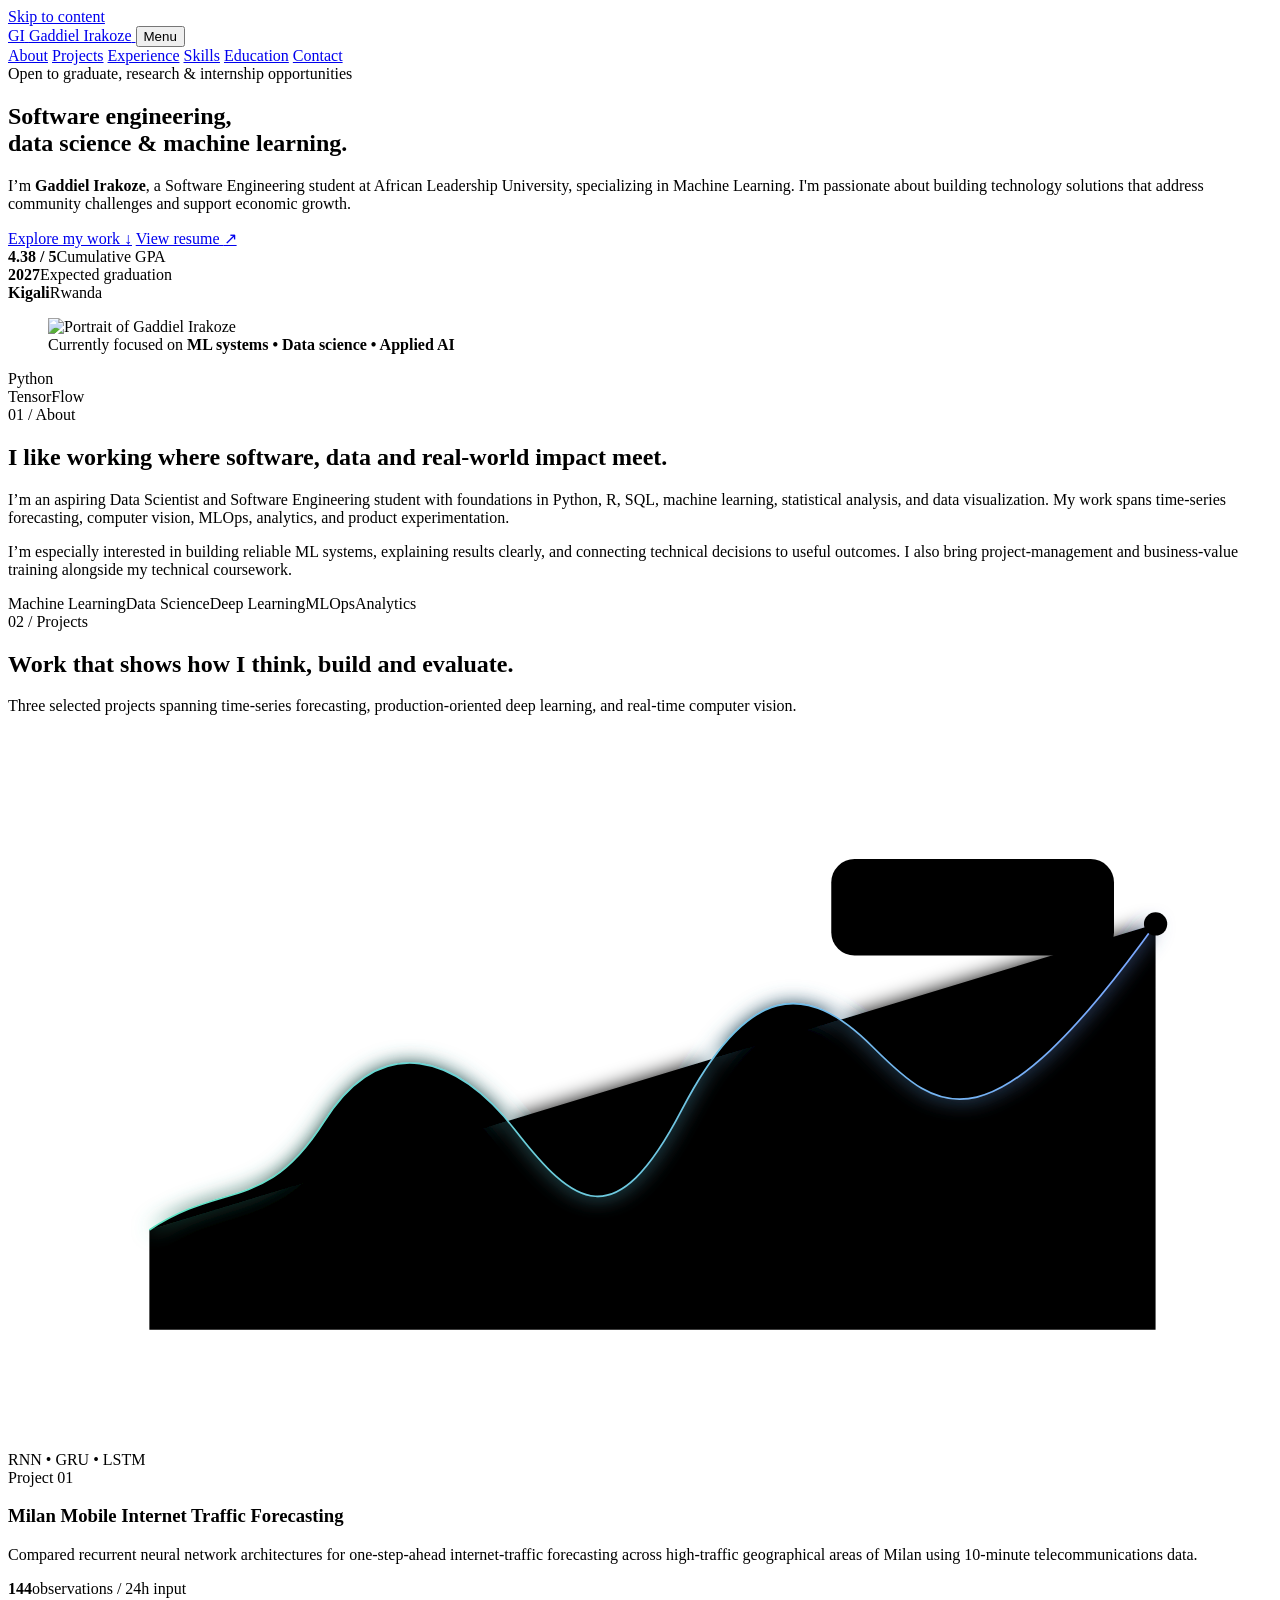
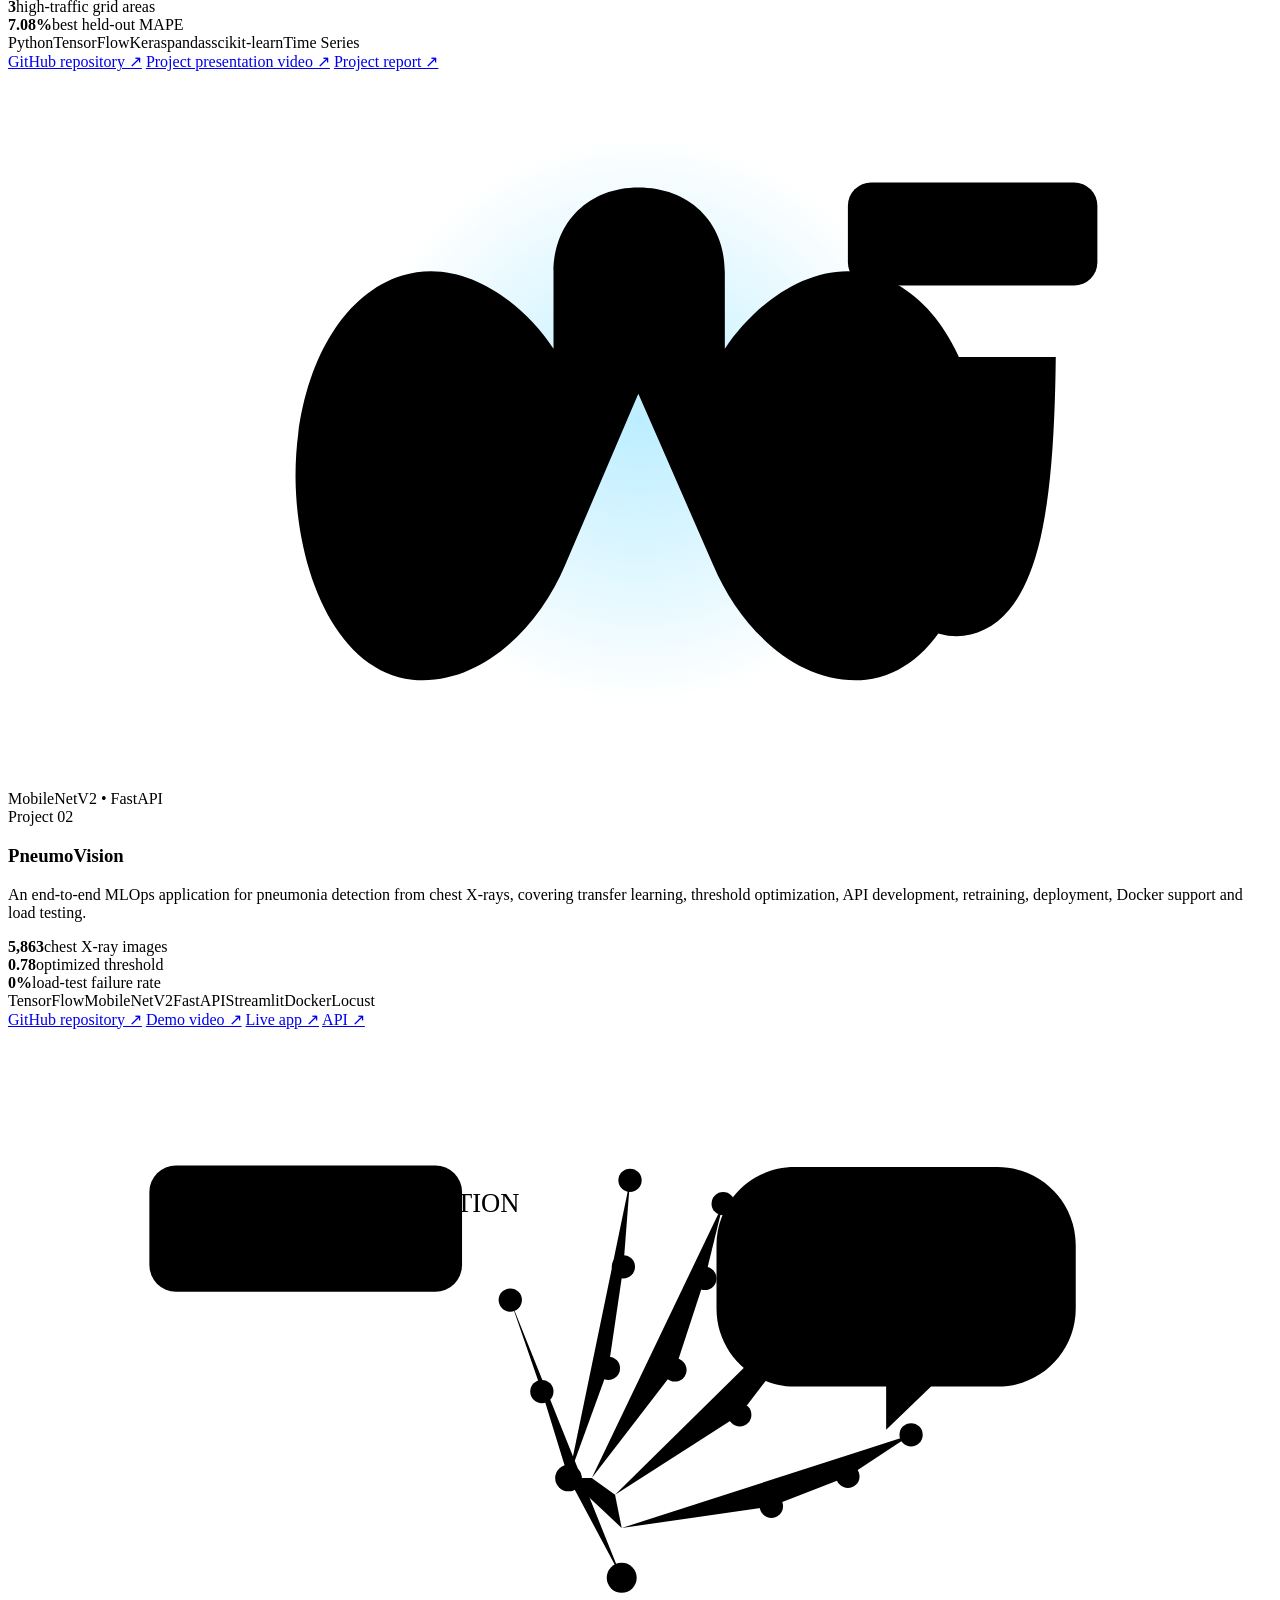
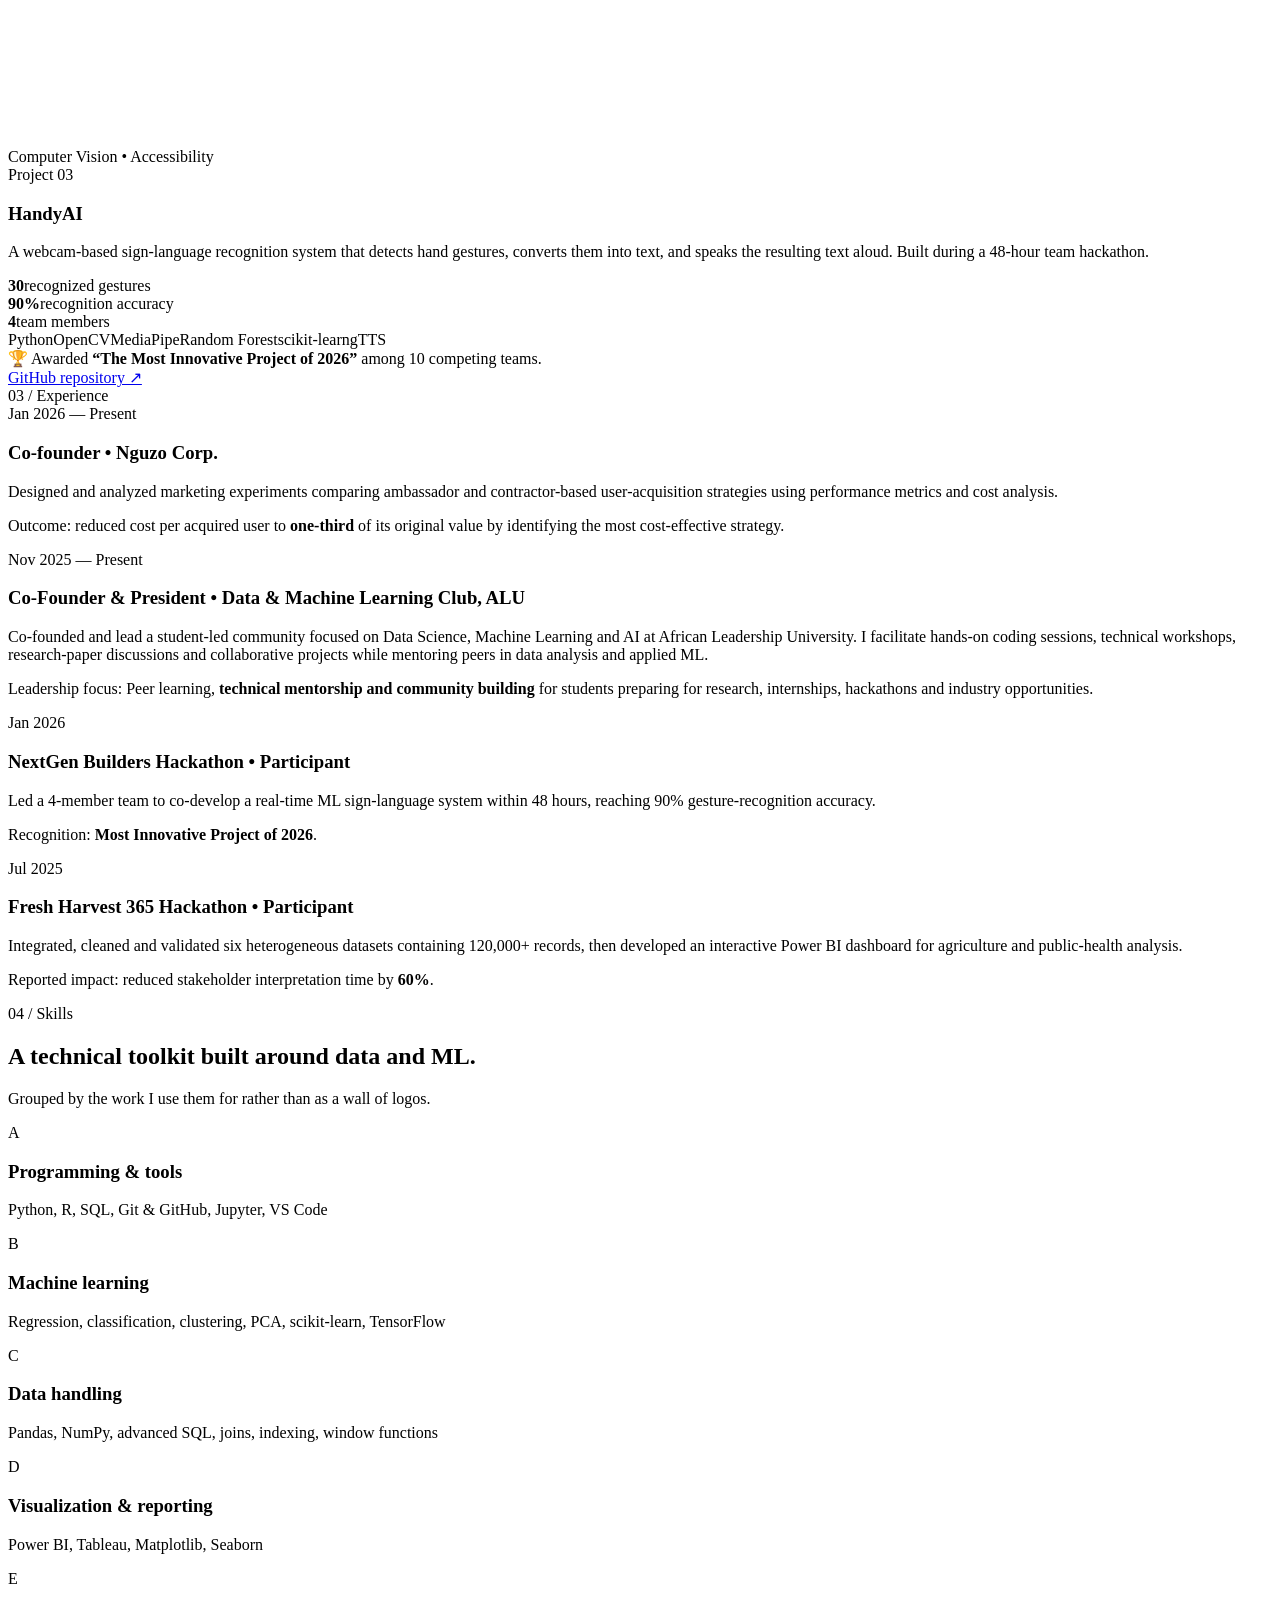
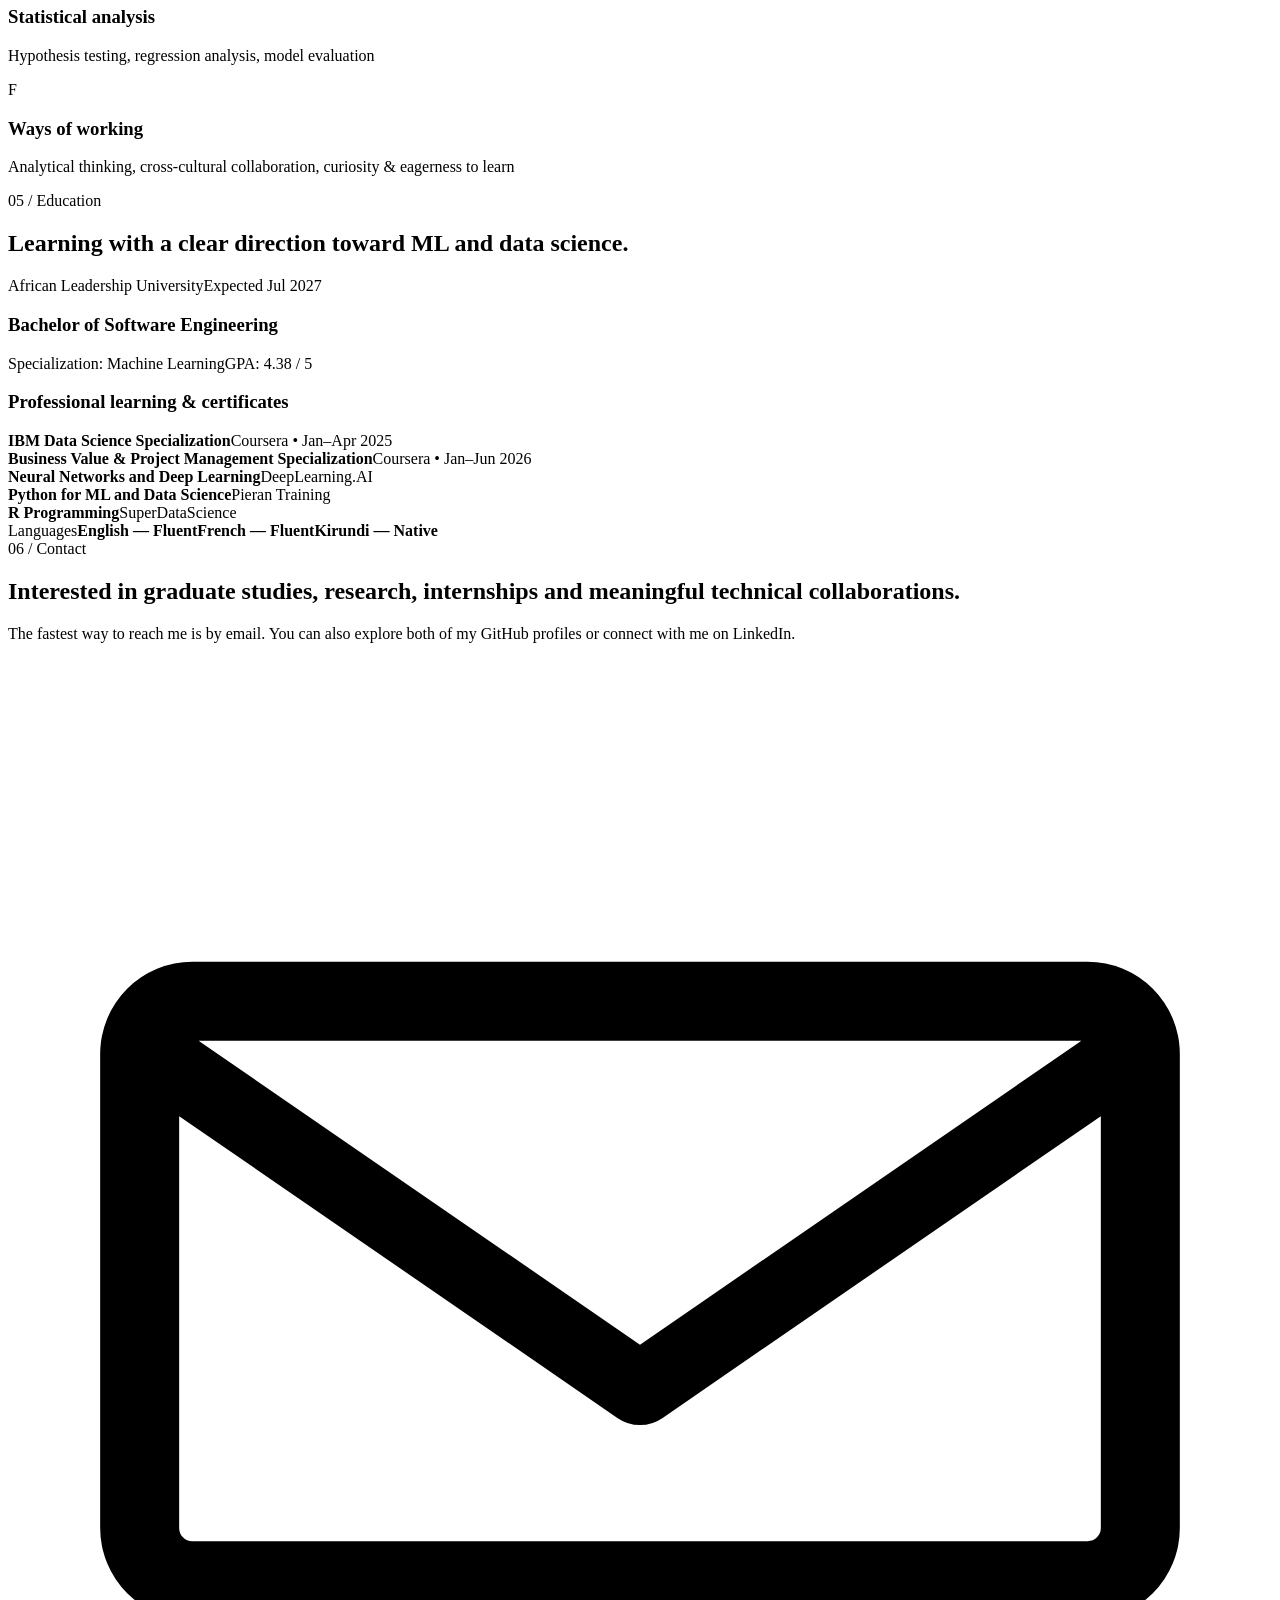
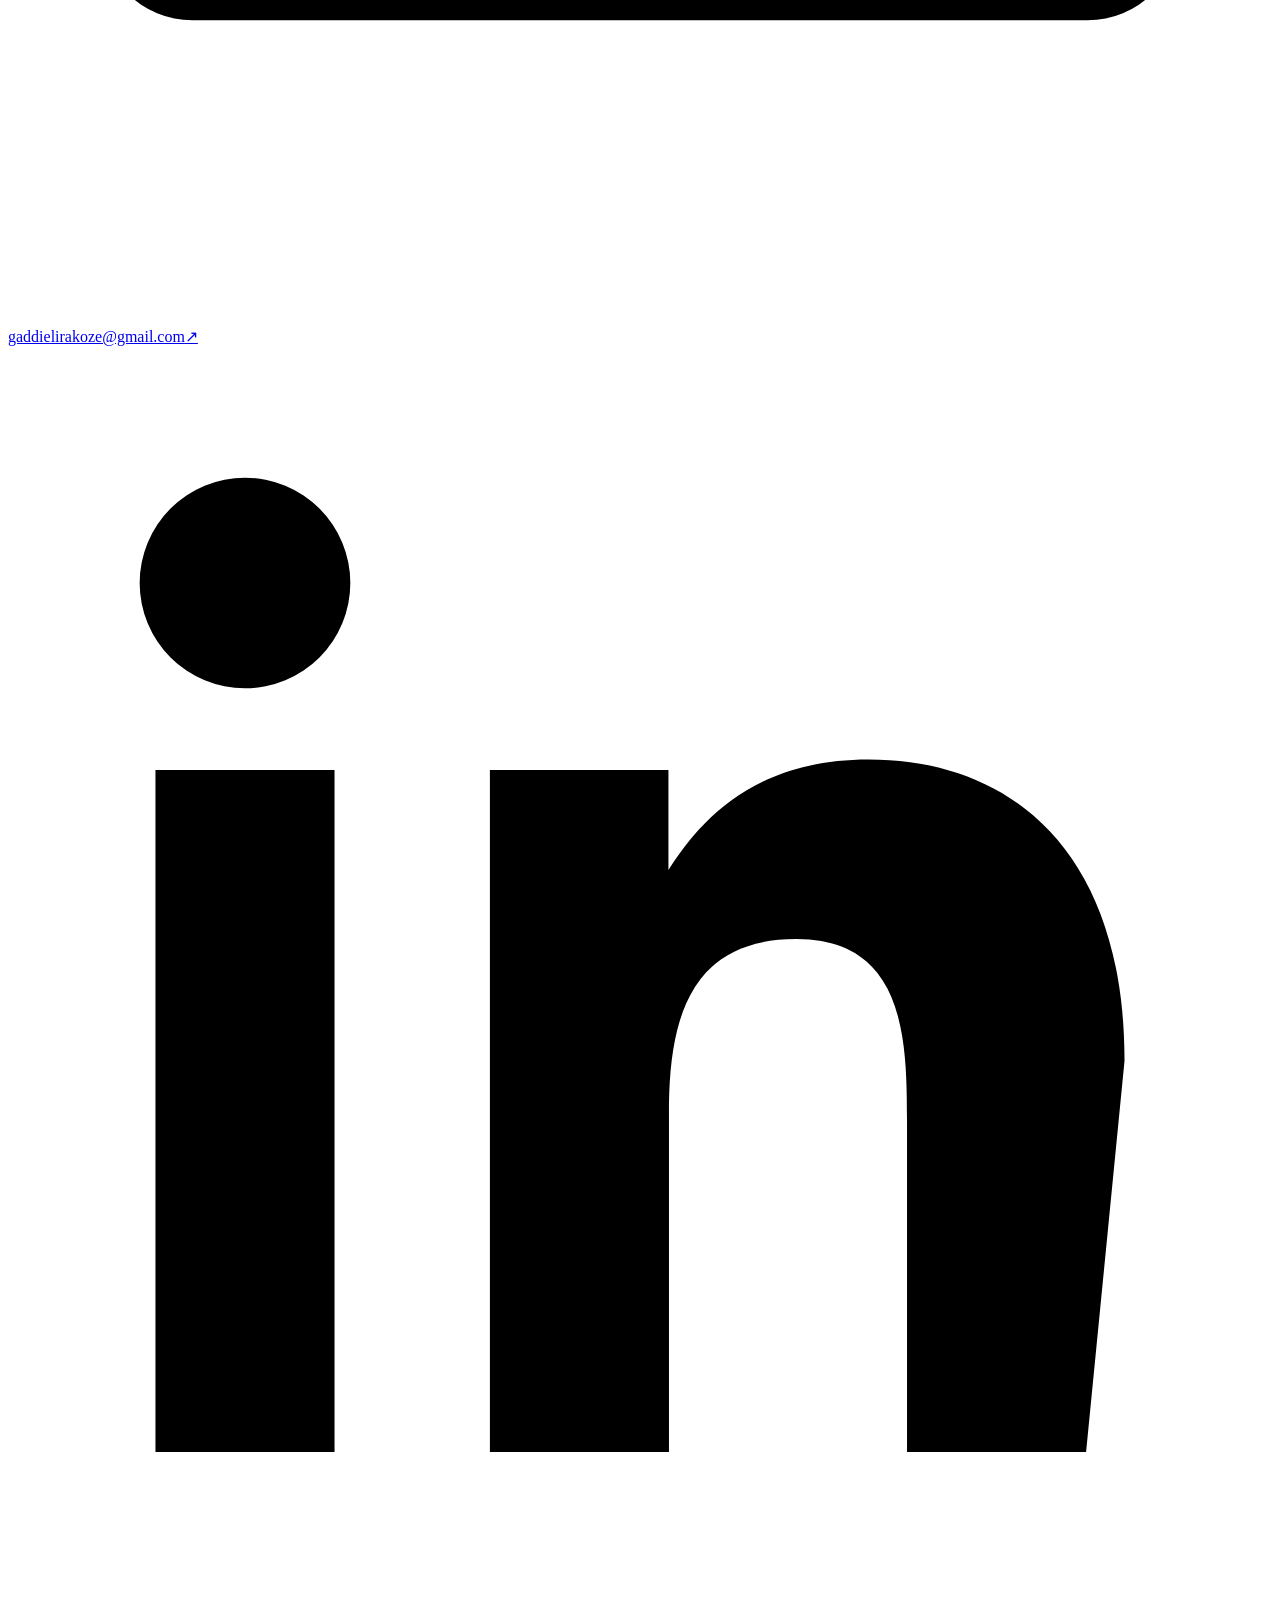
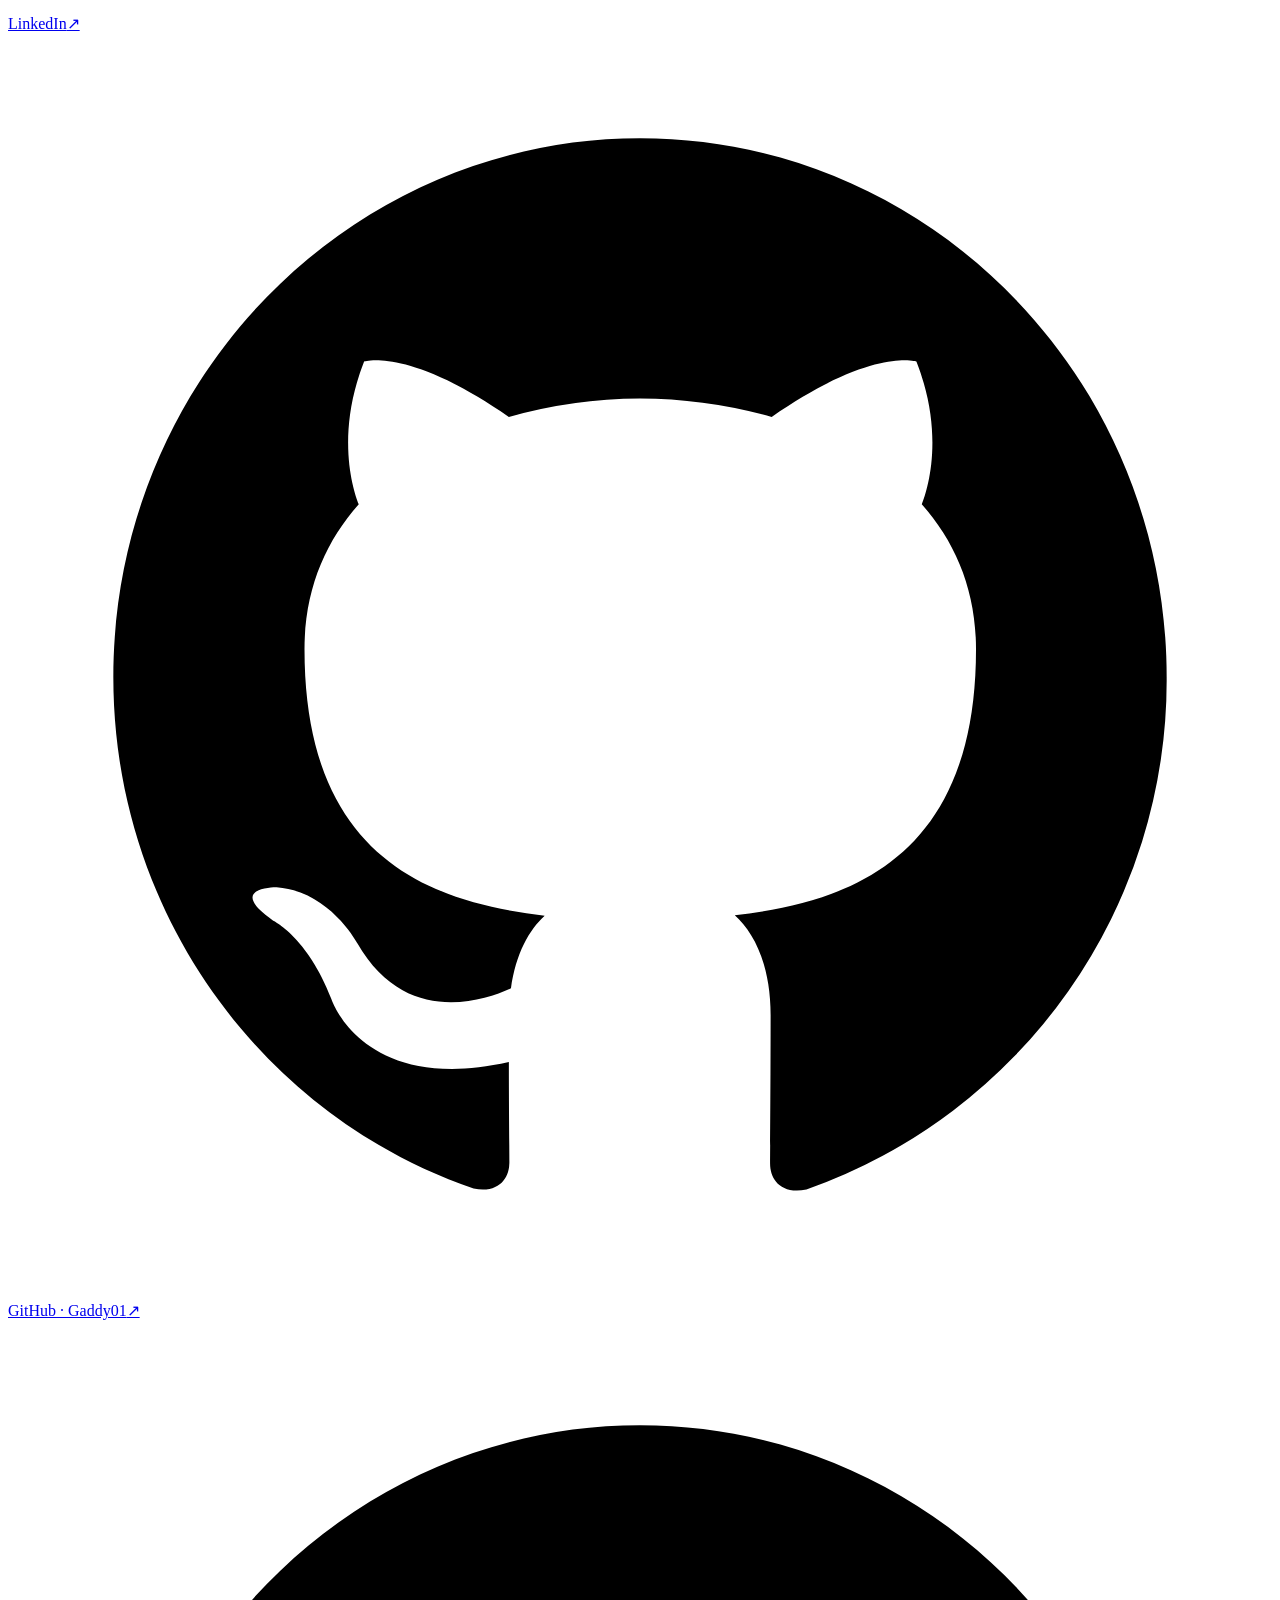
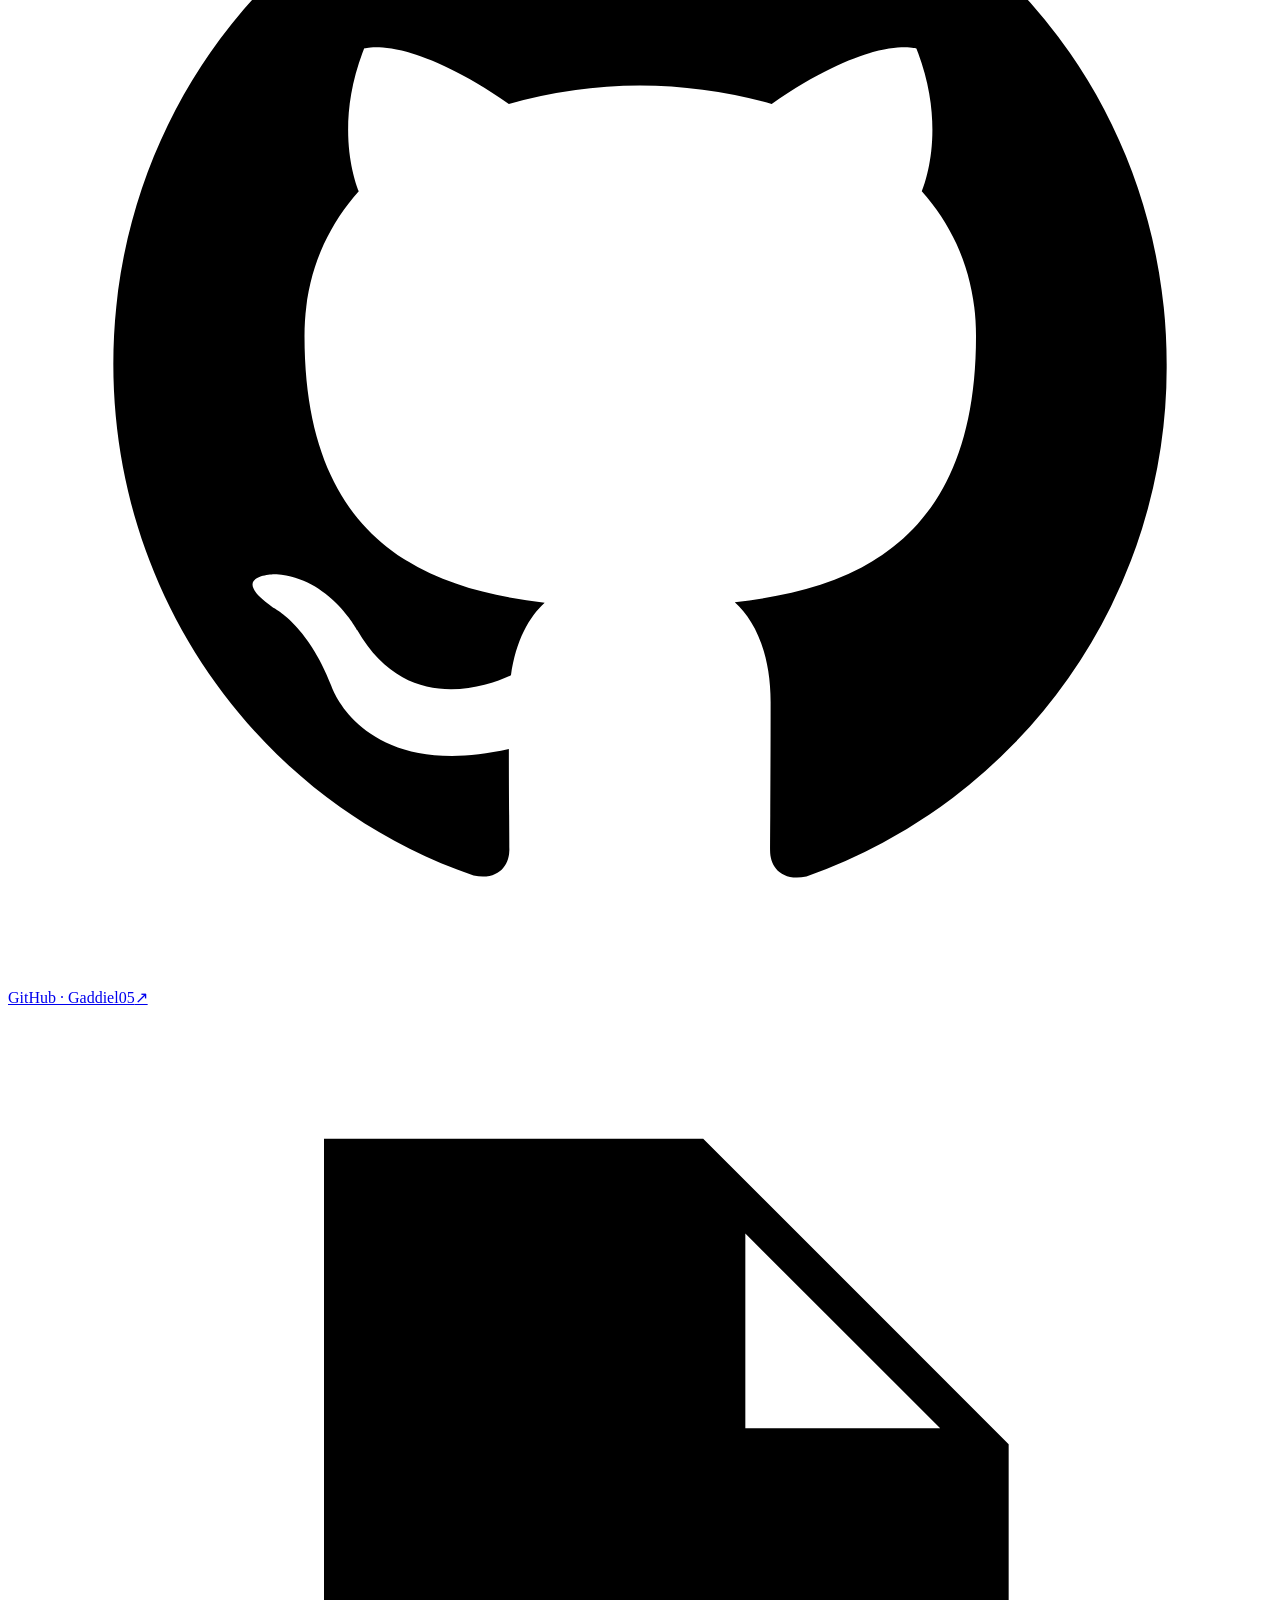
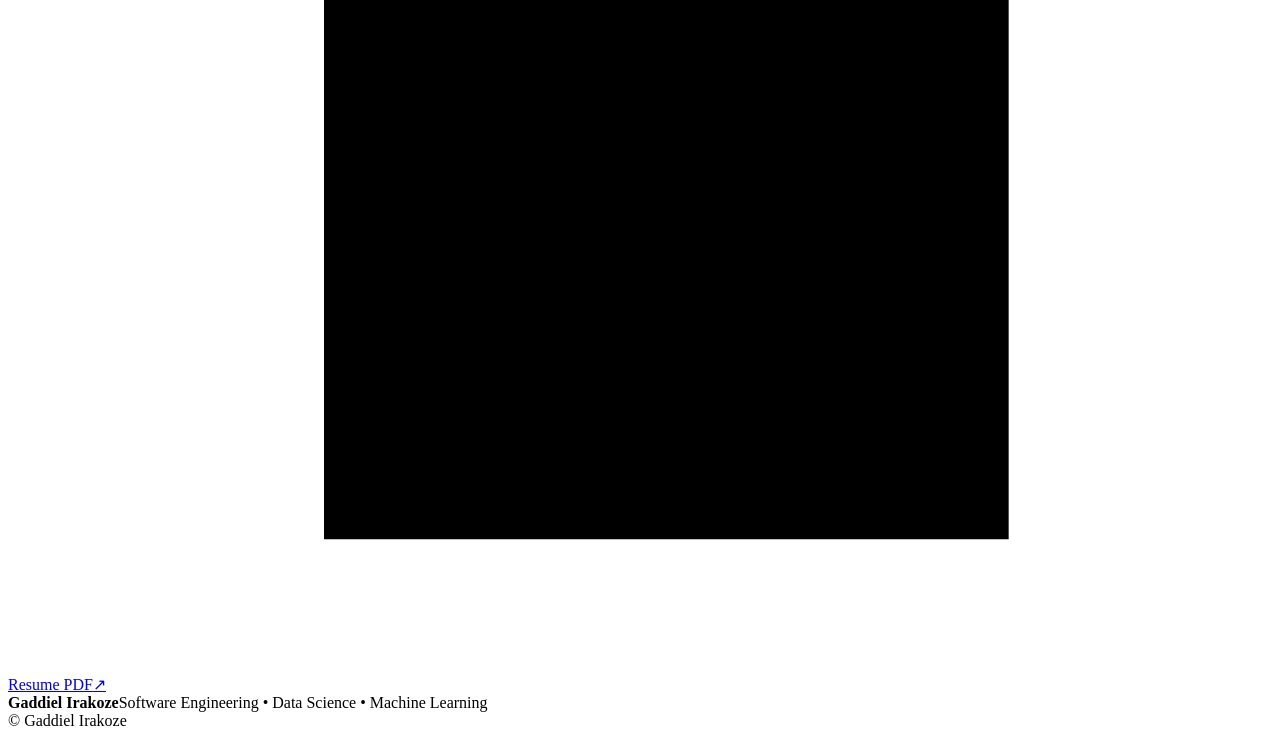
==== index.html @ 21f406af "Add final portfolio website" ====
<!doctype html>
<html lang="en">
<head>
  <meta charset="utf-8" />
  <meta name="viewport" content="width=device-width, initial-scale=1" />
  <meta name="description" content="Portfolio of Gaddiel Irakoze — Software Engineering student focused on data science, machine learning, and AI." />
  <meta name="theme-color" content="#08131f" />
  <meta property="og:title" content="Gaddiel Irakoze | Data Science & ML Portfolio" />
  <meta property="og:description" content="Selected machine learning, MLOps, computer vision, and data projects by Gaddiel Irakoze." />
  <meta property="og:type" content="website" />
  <title>Gaddiel Irakoze | Portfolio</title>
  <link rel="stylesheet" href="styles.css" />
</head>
<body>
  <a class="skip-link" href="#main">Skip to content</a>

  <header class="site-header" id="top">
    <div class="container nav-wrap">
      <a class="brand" href="#top" aria-label="Gaddiel Irakoze home">
        <span class="brand-mark">GI</span>
        <span>Gaddiel Irakoze</span>
      </a>
      <button class="menu-btn" type="button" aria-label="Toggle navigation" aria-expanded="false">Menu</button>
      <nav class="nav" aria-label="Primary navigation">
        <a href="#about">About</a>
        <a href="#projects">Projects</a>
        <a href="#experience">Experience</a>
        <a href="#skills">Skills</a>
        <a href="#education">Education</a>
        <a class="nav-cta" href="#contact">Contact</a>
      </nav>
    </div>
  </header>

  <main id="main">
    <section class="hero section-pad">
      <div class="container hero-grid">
        <div class="hero-copy reveal">
          <div class="eyebrow"><span class="status-dot"></span> Open to graduate, research & internship opportunities</div>
          <h1>Software engineering,<br><span>data science & machine learning.</span></h1>
          <p class="hero-lead">I’m <strong>Gaddiel Irakoze</strong>, a Software Engineering student at African Leadership University, specializing in Machine Learning. I'm passionate about building technology solutions that address community challenges and support economic growth.</p>
          <div class="hero-actions">
            <a class="btn btn-primary" href="#projects">Explore my work <span aria-hidden="true">↓</span></a>
            <a class="btn btn-secondary" href="resume.html" target="_blank" rel="noopener">View resume <span aria-hidden="true">↗</span></a>
          </div>
          <div class="hero-meta" aria-label="Profile highlights">
            <div><strong>4.38 / 5</strong><span>Cumulative GPA</span></div>
            <div><strong>2027</strong><span>Expected graduation</span></div>
            <div><strong>Kigali</strong><span>Rwanda</span></div>
          </div>
        </div>

        <div class="hero-photo-wrap reveal delay-1">
          <div class="photo-backdrop"></div>
          <figure class="hero-photo-card">
            <img src="assets/gaddiel-profile.webp" alt="Portrait of Gaddiel Irakoze" decoding="async" />
            <figcaption>
              <span>Currently focused on</span>
              <strong>ML systems • Data science • Applied AI</strong>
            </figcaption>
          </figure>
          <div class="floating-chip chip-one">Python</div>
          <div class="floating-chip chip-two">TensorFlow</div>
        </div>
      </div>
    </section>

    <section class="about section-pad" id="about">
      <div class="container split-section">
        <div class="section-kicker reveal">01 / About</div>
        <div class="about-content reveal delay-1">
          <h2>I like working where <span>software, data and real-world impact</span> meet.</h2>
          <div class="about-columns">
            <p>I’m an aspiring Data Scientist and Software Engineering student with foundations in Python, R, SQL, machine learning, statistical analysis, and data visualization. My work spans time-series forecasting, computer vision, MLOps, analytics, and product experimentation.</p>
            <p>I’m especially interested in building reliable ML systems, explaining results clearly, and connecting technical decisions to useful outcomes. I also bring project-management and business-value training alongside my technical coursework.</p>
          </div>
          <div class="focus-row" aria-label="Areas of focus">
            <span>Machine Learning</span><span>Data Science</span><span>Deep Learning</span><span>MLOps</span><span>Analytics</span>
          </div>
        </div>
      </div>
    </section>

    <section class="projects section-pad" id="projects">
      <div class="container">
        <div class="section-head reveal">
          <div>
            <div class="section-kicker">02 / Projects</div>
            <h2>Work that shows how I think, build and evaluate.</h2>
          </div>
          <p>Three selected projects spanning time-series forecasting, production-oriented deep learning, and real-time computer vision.</p>
        </div>

        <article class="project-feature reveal">
          <div class="project-visual visual-forecast" aria-hidden="true">
            <svg viewBox="0 0 760 430" role="img">
              <defs>
                <linearGradient id="g1" x1="0" x2="1"><stop stop-color="#62e7c5"/><stop offset="1" stop-color="#7aa7ff"/></linearGradient>
                <filter id="glow"><feGaussianBlur stdDeviation="6" result="b"/><feMerge><feMergeNode in="b"/><feMergeNode in="SourceGraphic"/></feMerge></filter>
              </defs>
              <g class="chart-grid">
                <path d="M80 75H690M80 140H690M80 205H690M80 270H690M80 335H690"/>
                <path d="M120 55V360M220 55V360M320 55V360M420 55V360M520 55V360M620 55V360"/>
              </g>
              <path class="area" d="M85 300 C130 270 155 290 190 235 S270 195 305 240 S365 305 405 228 S480 150 520 190 S590 255 690 116 L690 360 L85 360 Z" />
              <path class="line" d="M85 300 C130 270 155 290 190 235 S270 195 305 240 S365 305 405 228 S480 150 520 190 S590 255 690 116" stroke="url(#g1)" filter="url(#glow)"/>
              <circle cx="690" cy="116" r="7" class="chart-dot"/>
              <rect x="495" y="77" width="170" height="58" rx="14" class="chart-label-bg"/>
              <text x="515" y="101" class="chart-label-small">HELD-OUT TEST</text>
              <text x="515" y="123" class="chart-label-big">7.08% best MAPE</text>
            </svg>
            <div class="visual-badge">RNN • GRU • LSTM</div>
          </div>
          <div class="project-info">
            <div class="project-number">Project 01</div>
            <h3>Milan Mobile Internet Traffic Forecasting</h3>
            <p>Compared recurrent neural network architectures for one-step-ahead internet-traffic forecasting across high-traffic geographical areas of Milan using 10-minute telecommunications data.</p>
            <div class="metric-grid">
              <div><strong>144</strong><span>observations / 24h input</span></div>
              <div><strong>3</strong><span>high-traffic grid areas</span></div>
              <div><strong>7.08%</strong><span>best held-out MAPE</span></div>
            </div>
            <div class="tags"><span>Python</span><span>TensorFlow</span><span>Keras</span><span>pandas</span><span>scikit-learn</span><span>Time Series</span></div>
            <div class="project-links">
              <a href="https://github.com/Gaddy01/Time-Series-Forcasting" target="_blank" rel="noopener">GitHub repository ↗</a>
              <a href="https://drive.google.com/file/d/1jmcS0mlG3AqNaOU6c-vLHk1NgRH6qXg7/view?usp=sharing" target="_blank" rel="noopener">Project presentation video ↗</a>
              <a href="https://docs.google.com/document/d/1GnOnEtGckwDOdJhEp81oR4MeClpOC-Ag/edit?usp=sharing&ouid=108586448699878225906&rtpof=true&sd=true" target="_blank" rel="noopener">Project report ↗</a>
            </div>
          </div>
        </article>

        <article class="project-feature project-reverse reveal">
          <div class="project-visual visual-pneumo" aria-hidden="true">
            <svg viewBox="0 0 760 430" role="img">
              <defs>
                <radialGradient id="lungGlow"><stop offset="0" stop-color="#6bd9ff" stop-opacity=".45"/><stop offset="1" stop-color="#6bd9ff" stop-opacity="0"/></radialGradient>
                <linearGradient id="scanLine" x1="0" x2="1"><stop stop-color="#55dfbd" stop-opacity="0"/><stop offset=".5" stop-color="#55dfbd"/><stop offset="1" stop-color="#55dfbd" stop-opacity="0"/></linearGradient>
              </defs>
              <circle cx="380" cy="210" r="170" fill="url(#lungGlow)"/>
              <path class="body-line" d="M379 70c-29 0-51 20-51 51v46c-20-30-56-55-91-44-42 13-66 68-64 127 2 55 26 111 70 116 41 4 76-31 92-69l44-103 45 103c16 38 51 73 92 69 44-5 68-61 70-116 2-59-22-114-64-127-35-11-71 14-91 44v-46c0-31-22-51-52-51z"/>
              <path class="lung-fill" d="M324 172c-31-38-67-52-92-32-34 27-40 121-5 177 17 27 49 31 69 7 18-22 27-62 28-152zM436 172c31-38 67-52 92-32 34 27-40 121 5 177 17 27 49 31 69 7 18-22 27-62 28-152z"/>
              <path d="M177 244H583" stroke="url(#scanLine)" stroke-width="5"/>
              <circle cx="505" cy="229" r="17" class="scan-hit"/>
              <rect x="505" y="67" width="150" height="62" rx="14" class="chart-label-bg"/>
              <text x="525" y="92" class="chart-label-small">LOAD TEST</text>
              <text x="525" y="114" class="chart-label-big">2,050 • 0% failed</text>
            </svg>
            <div class="visual-badge">MobileNetV2 • FastAPI</div>
          </div>
          <div class="project-info">
            <div class="project-number">Project 02</div>
            <h3>PneumoVision</h3>
            <p>An end-to-end MLOps application for pneumonia detection from chest X-rays, covering transfer learning, threshold optimization, API development, retraining, deployment, Docker support and load testing.</p>
            <div class="metric-grid">
              <div><strong>5,863</strong><span>chest X-ray images</span></div>
              <div><strong>0.78</strong><span>optimized threshold</span></div>
              <div><strong>0%</strong><span>load-test failure rate</span></div>
            </div>
            <div class="tags"><span>TensorFlow</span><span>MobileNetV2</span><span>FastAPI</span><span>Streamlit</span><span>Docker</span><span>Locust</span></div>
            <div class="project-links">
              <a href="https://github.com/Gaddy01/MLPipeline-Summative-MLOP" target="_blank" rel="noopener">GitHub repository ↗</a>
              <a href="https://www.youtube.com/watch?v=96DtQLmlbhQ" target="_blank" rel="noopener">Demo video ↗</a>
              <a href="https://pneumonia-ui-zqlo.onrender.com" target="_blank" rel="noopener">Live app ↗</a>
              <a href="https://pneumovision-kkwn.onrender.com" target="_blank" rel="noopener">API ↗</a>
            </div>
          </div>
        </article>

        <article class="project-feature reveal">
          <div class="project-visual visual-handy" aria-hidden="true">
            <svg viewBox="0 0 760 430" role="img">
              <g class="landmark-lines">
                <path d="M369 330L337 270L321 218L302 163"/>
                <path d="M337 270L361 204L370 143L374 91"/>
                <path d="M351 270L401 205L419 150L430 105"/>
                <path d="M365 280L440 232L472 190L497 150"/>
                <path d="M369 300L459 287L505 269L543 244"/>
                <path d="M337 270L351 270L365 280L369 300"/>
              </g>
              <g class="landmarks">
                <circle cx="369" cy="330" r="9"/><circle cx="337" cy="270" r="8"/><circle cx="321" cy="218" r="7"/><circle cx="302" cy="163" r="7"/>
                <circle cx="361" cy="204" r="7"/><circle cx="370" cy="143" r="7"/><circle cx="374" cy="91" r="7"/>
                <circle cx="401" cy="205" r="7"/><circle cx="419" cy="150" r="7"/><circle cx="430" cy="105" r="7"/>
                <circle cx="440" cy="232" r="7"/><circle cx="472" cy="190" r="7"/><circle cx="497" cy="150" r="7"/>
                <circle cx="459" cy="287" r="7"/><circle cx="505" cy="269" r="7"/><circle cx="543" cy="244" r="7"/>
              </g>
              <rect x="85" y="82" width="188" height="76" rx="16" class="chart-label-bg"/>
              <text x="108" y="110" class="chart-label-small">REAL-TIME RECOGNITION</text>
              <text x="108" y="139" class="chart-label-big">90% accuracy</text>
              <path class="speech-line" d="M473 83h122c26 0 47 21 47 47v38c0 26-21 47-47 47h-40l-27 26v-26h-55c-26 0-47-21-47-47v-38c0-26 21-47 47-47z"/>
              <text x="493" y="142" class="speech-text">HELLO</text>
            </svg>
            <div class="visual-badge">Computer Vision • Accessibility</div>
          </div>
          <div class="project-info">
            <div class="project-number">Project 03</div>
            <h3>HandyAI</h3>
            <p>A webcam-based sign-language recognition system that detects hand gestures, converts them into text, and speaks the resulting text aloud. Built during a 48-hour team hackathon.</p>
            <div class="metric-grid">
              <div><strong>30</strong><span>recognized gestures</span></div>
              <div><strong>90%</strong><span>recognition accuracy</span></div>
              <div><strong>4</strong><span>team members</span></div>
            </div>
            <div class="tags"><span>Python</span><span>OpenCV</span><span>MediaPipe</span><span>Random Forest</span><span>scikit-learn</span><span>gTTS</span></div>
            <div class="project-award">🏆 Awarded <strong>“The Most Innovative Project of 2026”</strong> among 10 competing teams.</div>
            <div class="project-links">
              <a href="https://github.com/Gaddiel05/Cognition-Crew-Project" target="_blank" rel="noopener">GitHub repository ↗</a>
            </div>
          </div>
        </article>
      </div>
    </section>

    <section class="experience section-pad" id="experience">
      <div class="container split-section">
        <div class="section-kicker reveal">03 / Experience</div>
        <div class="timeline reveal delay-1">
          <article class="timeline-item">
            <div class="timeline-date">Jan 2026 — Present</div>
            <div class="timeline-body">
              <h3>Co-founder <span>• Nguzo Corp.</span></h3>
              <p>Designed and analyzed marketing experiments comparing ambassador and contractor-based user-acquisition strategies using performance metrics and cost analysis.</p>
              <p class="outcome">Outcome: reduced cost per acquired user to <strong>one-third</strong> of its original value by identifying the most cost-effective strategy.</p>
            </div>
          </article>
          <article class="timeline-item featured-role">
            <div class="timeline-date">Nov 2025 — Present</div>
            <div class="timeline-body">
              <h3>Co-Founder &amp; President <span>• Data &amp; Machine Learning Club, ALU</span></h3>
              <p>Co-founded and lead a student-led community focused on Data Science, Machine Learning and AI at African Leadership University. I facilitate hands-on coding sessions, technical workshops, research-paper discussions and collaborative projects while mentoring peers in data analysis and applied ML.</p>
              <p class="outcome">Leadership focus: Peer learning,<strong> technical mentorship and community building</strong> for students preparing for research, internships, hackathons and industry opportunities.</p>
            </div>
          </article>
          <article class="timeline-item">
            <div class="timeline-date">Jan 2026</div>
            <div class="timeline-body">
              <h3>NextGen Builders Hackathon <span>• Participant</span></h3>
              <p>Led a 4-member team to co-develop a real-time ML sign-language system within 48 hours, reaching 90% gesture-recognition accuracy.</p>
              <p class="outcome">Recognition: <strong>Most Innovative Project of 2026</strong>.</p>
            </div>
          </article>
          <article class="timeline-item">
            <div class="timeline-date">Jul 2025</div>
            <div class="timeline-body">
              <h3>Fresh Harvest 365 Hackathon <span>• Participant</span></h3>
              <p>Integrated, cleaned and validated six heterogeneous datasets containing 120,000+ records, then developed an interactive Power BI dashboard for agriculture and public-health analysis.</p>
              <p class="outcome">Reported impact: reduced stakeholder interpretation time by <strong>60%</strong>.</p>
            </div>
          </article>
        </div>
      </div>
    </section>

    <section class="skills section-pad" id="skills">
      <div class="container">
        <div class="section-head reveal">
          <div><div class="section-kicker">04 / Skills</div><h2>A technical toolkit built around data and ML.</h2></div>
          <p>Grouped by the work I use them for rather than as a wall of logos.</p>
        </div>
        <div class="skills-grid reveal delay-1">
          <article><div class="skill-index">A</div><h3>Programming & tools</h3><p>Python, R, SQL, Git & GitHub, Jupyter, VS Code</p></article>
          <article><div class="skill-index">B</div><h3>Machine learning</h3><p>Regression, classification, clustering, PCA, scikit-learn, TensorFlow</p></article>
          <article><div class="skill-index">C</div><h3>Data handling</h3><p>Pandas, NumPy, advanced SQL, joins, indexing, window functions</p></article>
          <article><div class="skill-index">D</div><h3>Visualization & reporting</h3><p>Power BI, Tableau, Matplotlib, Seaborn</p></article>
          <article><div class="skill-index">E</div><h3>Statistical analysis</h3><p>Hypothesis testing, regression analysis, model evaluation</p></article>
          <article><div class="skill-index">F</div><h3>Ways of working</h3><p>Analytical thinking, cross-cultural collaboration, curiosity & eagerness to learn</p></article>
        </div>
      </div>
    </section>

    <section class="education section-pad" id="education">
      <div class="container education-grid">
        <div class="reveal">
          <div class="section-kicker">05 / Education</div>
          <h2>Learning with a clear direction toward ML and data science.</h2>
          <div class="edu-card primary-card">
            <div class="edu-top"><span>African Leadership University</span><span>Expected Jul 2027</span></div>
            <h3>Bachelor of Software Engineering</h3>
            <div class="edu-details"><span>Specialization: Machine Learning</span><span>GPA: 4.38 / 5</span></div>
          </div>
        </div>
        <div class="credentials reveal delay-1">
          <h3>Professional learning & certificates</h3>
          <div class="credential-list">
            <div><strong>IBM Data Science Specialization</strong><span>Coursera • Jan–Apr 2025</span></div>
            <div><strong>Business Value & Project Management Specialization</strong><span>Coursera • Jan–Jun 2026</span></div>
            <div><strong>Neural Networks and Deep Learning</strong><span>DeepLearning.AI</span></div>
            <div><strong>Python for ML and Data Science</strong><span>Pieran Training</span></div>
            <div><strong>R Programming</strong><span>SuperDataScience</span></div>
          </div>
          <div class="languages"><span>Languages</span><strong>English — Fluent</strong><strong>French — Fluent</strong><strong>Kirundi — Native</strong></div>
        </div>
      </div>
    </section>

    <section class="contact section-pad" id="contact">
      <div class="container contact-card reveal">
        <div>
          <div class="section-kicker">06 / Contact</div>
          <h2>Interested in graduate studies, research, internships and meaningful technical collaborations.</h2>
          <p>The fastest way to reach me is by email. You can also explore both of my GitHub profiles or connect with me on LinkedIn.</p>
        </div>
        <div class="contact-actions">
          <a class="contact-main" href="mailto:gaddielirakoze@gmail.com"><span class="contact-link-label"><svg class="contact-icon" viewBox="0 0 24 24" aria-hidden="true"><path d="M3.5 5.75h17a1.75 1.75 0 0 1 1.75 1.75v9a1.75 1.75 0 0 1-1.75 1.75h-17A1.75 1.75 0 0 1 1.75 16.5v-9A1.75 1.75 0 0 1 3.5 5.75Zm.12 1.5L12 13.02l8.38-5.77H3.62Zm17.13 1.43-8.32 5.73a.75.75 0 0 1-.86 0L3.25 8.68v7.82c0 .14.11.25.25.25h17a.25.25 0 0 0 .25-.25V8.68Z"/></svg><span>gaddielirakoze@gmail.com</span></span><span>↗</span></a>
          <a href="https://www.linkedin.com/in/irakoze-gaddiel-9075581b8" target="_blank" rel="noopener"><span class="contact-link-label"><svg class="contact-icon" viewBox="0 0 24 24" aria-hidden="true"><path d="M6.2 8.05H2.8V21h3.4V8.05ZM4.5 2.5A2 2 0 1 0 4.5 6.5a2 2 0 0 0 0-4ZM21.2 13.57c0-3.9-2.08-5.72-4.86-5.72-2.24 0-3.24 1.23-3.8 2.1V8.05H9.15V21h3.4v-6.41c0-1.69.32-3.33 2.42-3.33 2.07 0 2.1 1.94 2.1 3.44V21h3.4l.73-7.43Z"/></svg><span>LinkedIn</span></span><span>↗</span></a>
          <a href="https://github.com/Gaddy01" target="_blank" rel="noopener"><span class="contact-link-label"><svg class="contact-icon" viewBox="0 0 24 24" aria-hidden="true"><path d="M12 2C6.48 2 2 6.58 2 12.23c0 4.52 2.87 8.35 6.84 9.71.5.1.68-.22.68-.49 0-.24-.01-1.05-.01-1.91-2.78.62-3.37-1.2-3.37-1.2-.45-1.18-1.11-1.49-1.11-1.49-.91-.64.07-.63.07-.63 1 .07 1.53 1.06 1.53 1.06.9 1.57 2.35 1.12 2.92.86.09-.66.35-1.12.64-1.38-2.22-.26-4.56-1.14-4.56-5.06 0-1.12.39-2.03 1.03-2.75-.1-.26-.45-1.3.1-2.71 0 0 .84-.28 2.75 1.05A9.3 9.3 0 0 1 12 6.94a9.3 9.3 0 0 1 2.5.35c1.91-1.33 2.75-1.05 2.75-1.05.55 1.41.2 2.45.1 2.71.64.72 1.03 1.63 1.03 2.75 0 3.93-2.35 4.8-4.58 5.05.36.32.68.94.68 1.9 0 1.37-.01 2.48-.01 2.82 0 .27.18.59.69.49A10.25 10.25 0 0 0 22 12.23C22 6.58 17.52 2 12 2Z"/></svg><span>GitHub · Gaddy01</span></span><span>↗</span></a>
          <a href="https://github.com/Gaddiel05" target="_blank" rel="noopener"><span class="contact-link-label"><svg class="contact-icon" viewBox="0 0 24 24" aria-hidden="true"><path d="M12 2C6.48 2 2 6.58 2 12.23c0 4.52 2.87 8.35 6.84 9.71.5.1.68-.22.68-.49 0-.24-.01-1.05-.01-1.91-2.78.62-3.37-1.2-3.37-1.2-.45-1.18-1.11-1.49-1.11-1.49-.91-.64.07-.63.07-.63 1 .07 1.53 1.06 1.53 1.06.9 1.57 2.35 1.12 2.92.86.09-.66.35-1.12.64-1.38-2.22-.26-4.56-1.14-4.56-5.06 0-1.12.39-2.03 1.03-2.75-.1-.26-.45-1.3.1-2.71 0 0 .84-.28 2.75 1.05A9.3 9.3 0 0 1 12 6.94a9.3 9.3 0 0 1 2.5.35c1.91-1.33 2.75-1.05 2.75-1.05.55 1.41.2 2.45.1 2.71.64.72 1.03 1.63 1.03 2.75 0 3.93-2.35 4.8-4.58 5.05.36.32.68.94.68 1.9 0 1.37-.01 2.48-.01 2.82 0 .27.18.59.69.49A10.25 10.25 0 0 0 22 12.23C22 6.58 17.52 2 12 2Z"/></svg><span>GitHub · Gaddiel05</span></span><span>↗</span></a>
          <a href="resume.html" target="_blank" rel="noopener"><span class="contact-link-label"><svg class="contact-icon" viewBox="0 0 24 24" aria-hidden="true"><path d="M6 2.5h7.2L19 8.3V21.5H6V2.5Zm8 1.8V8h3.7L14 4.3ZM8.5 12h8v1.5h-8V12Zm0 3.5h8V17h-8v-1.5Z"/></svg><span>Resume PDF</span></span><span>↗</span></a>
        </div>
      </div>
    </section>
  </main>

  <footer>
    <div class="container footer-inner">
      <div><strong>Gaddiel Irakoze</strong><span>Software Engineering • Data Science • Machine Learning</span></div>
      <div>© <span id="year"></span> Gaddiel Irakoze</div>
    </div>
  </footer>

  <script src="script.js"></script>
</body>
</html>
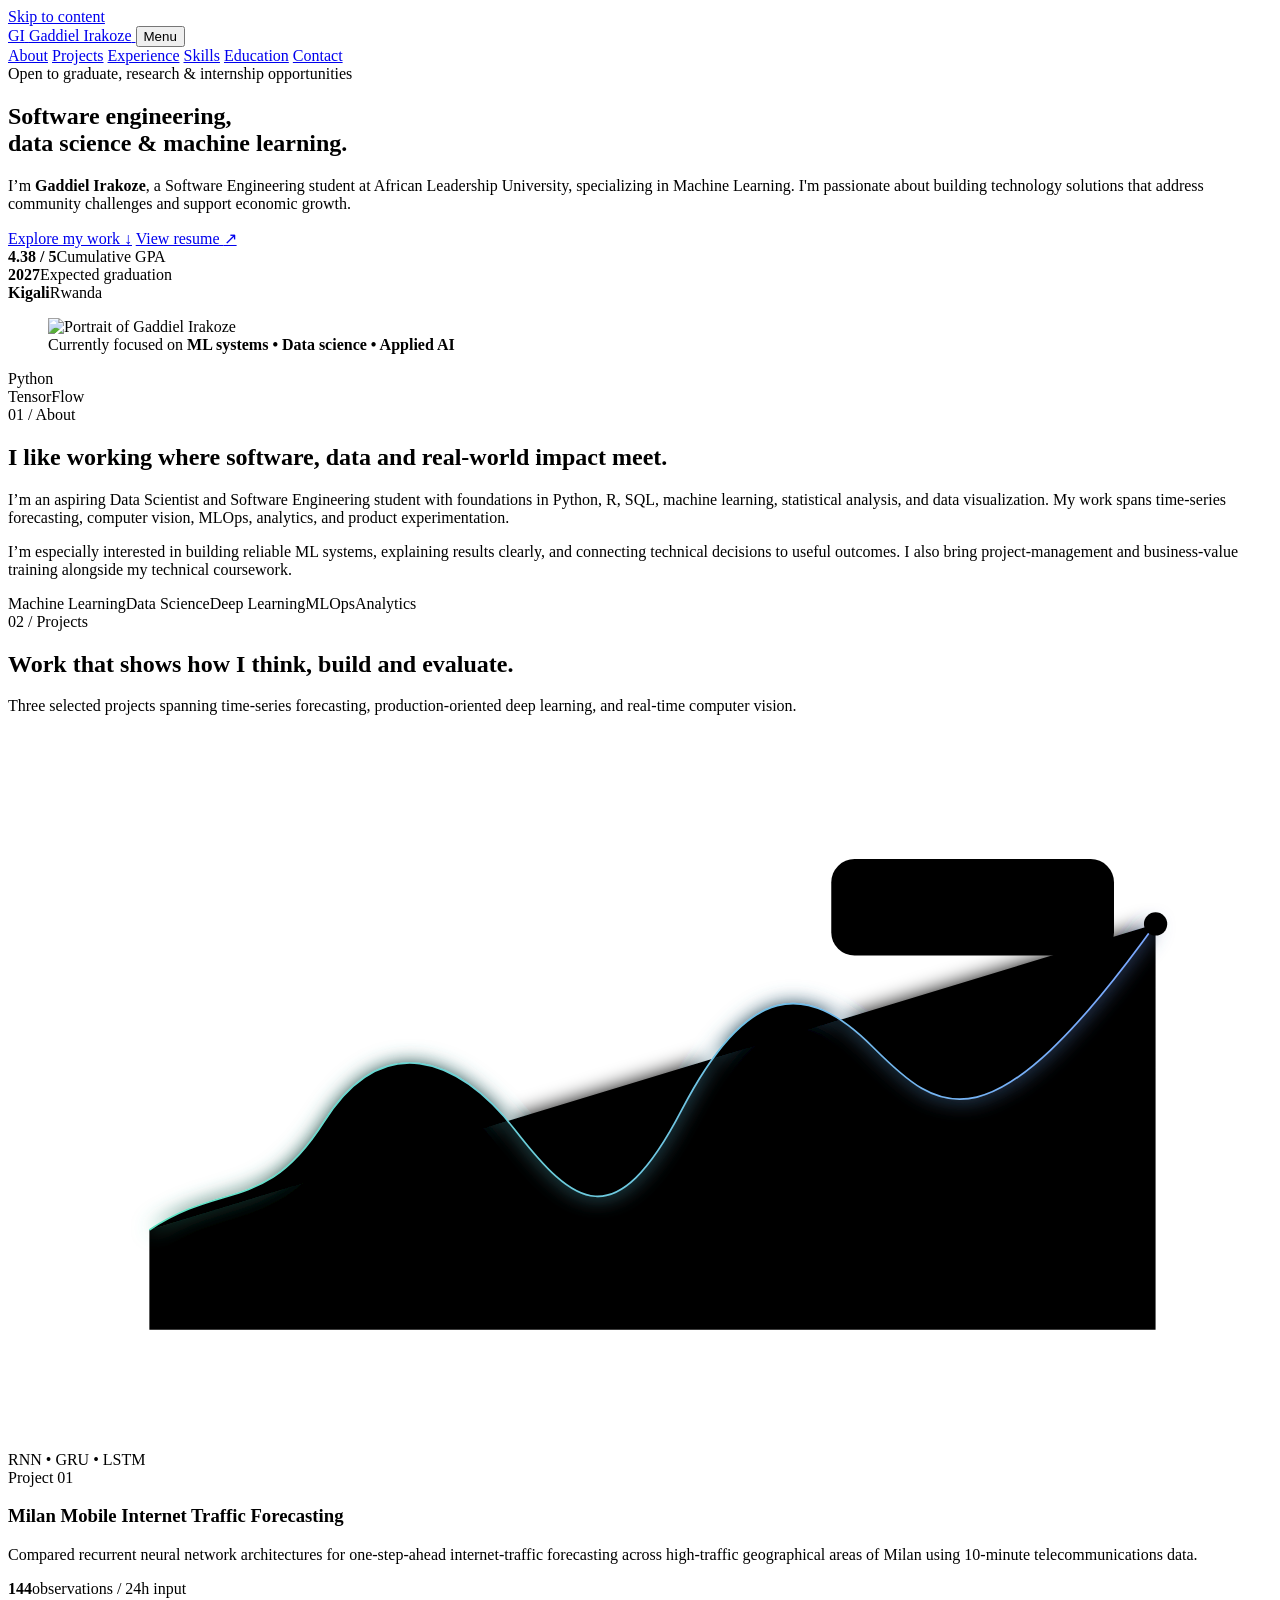
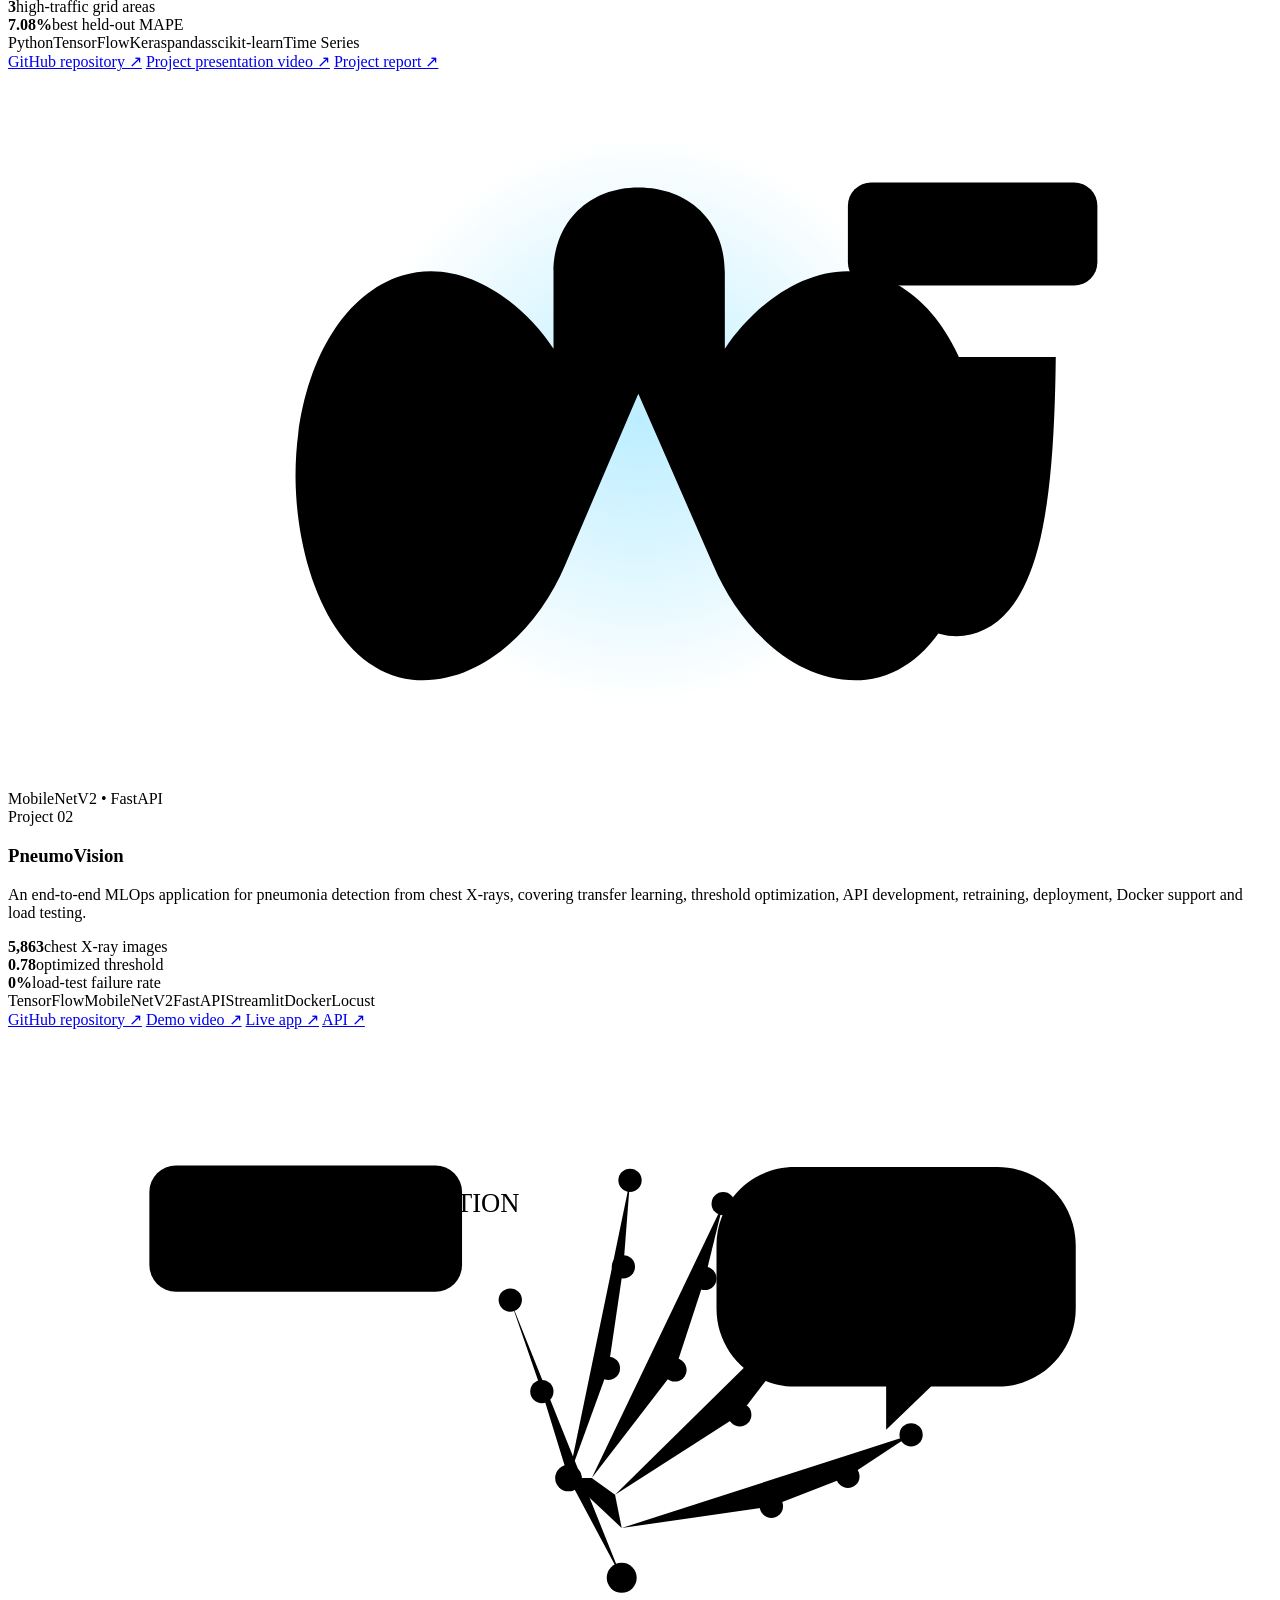
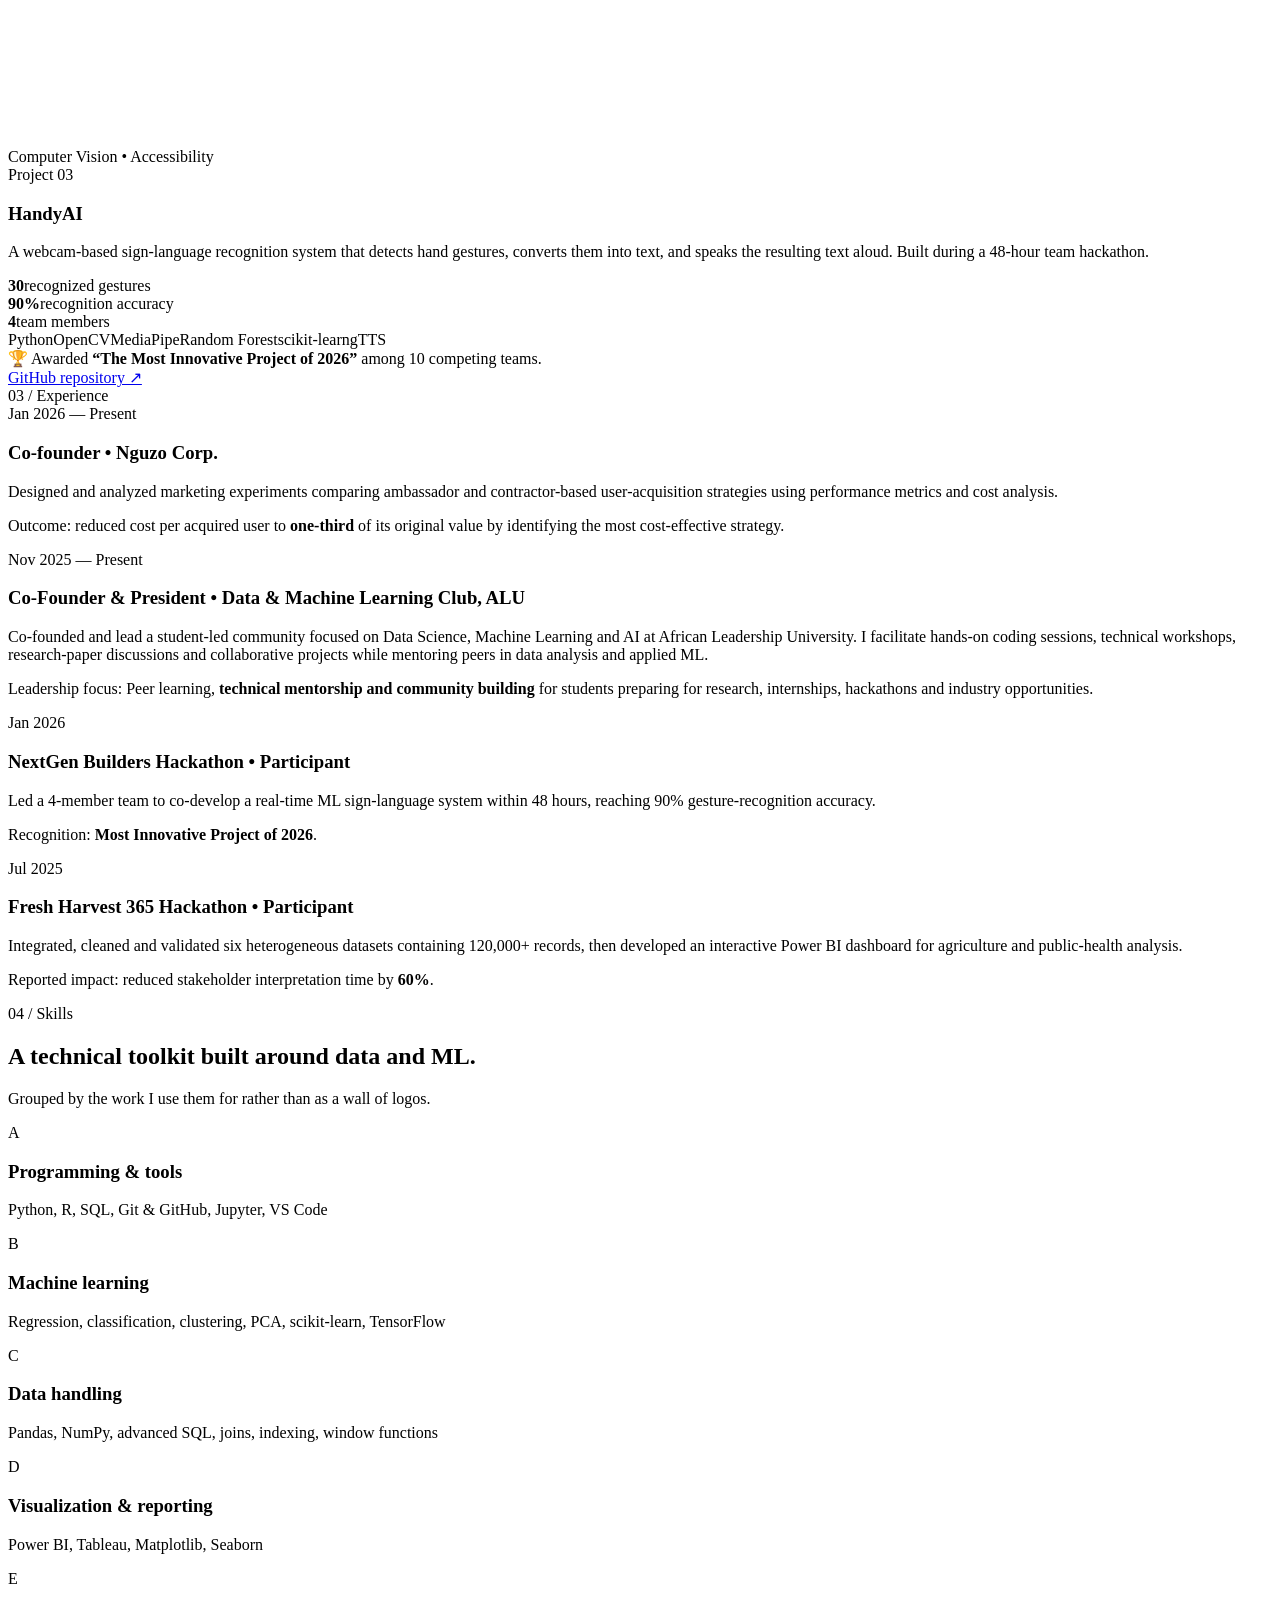
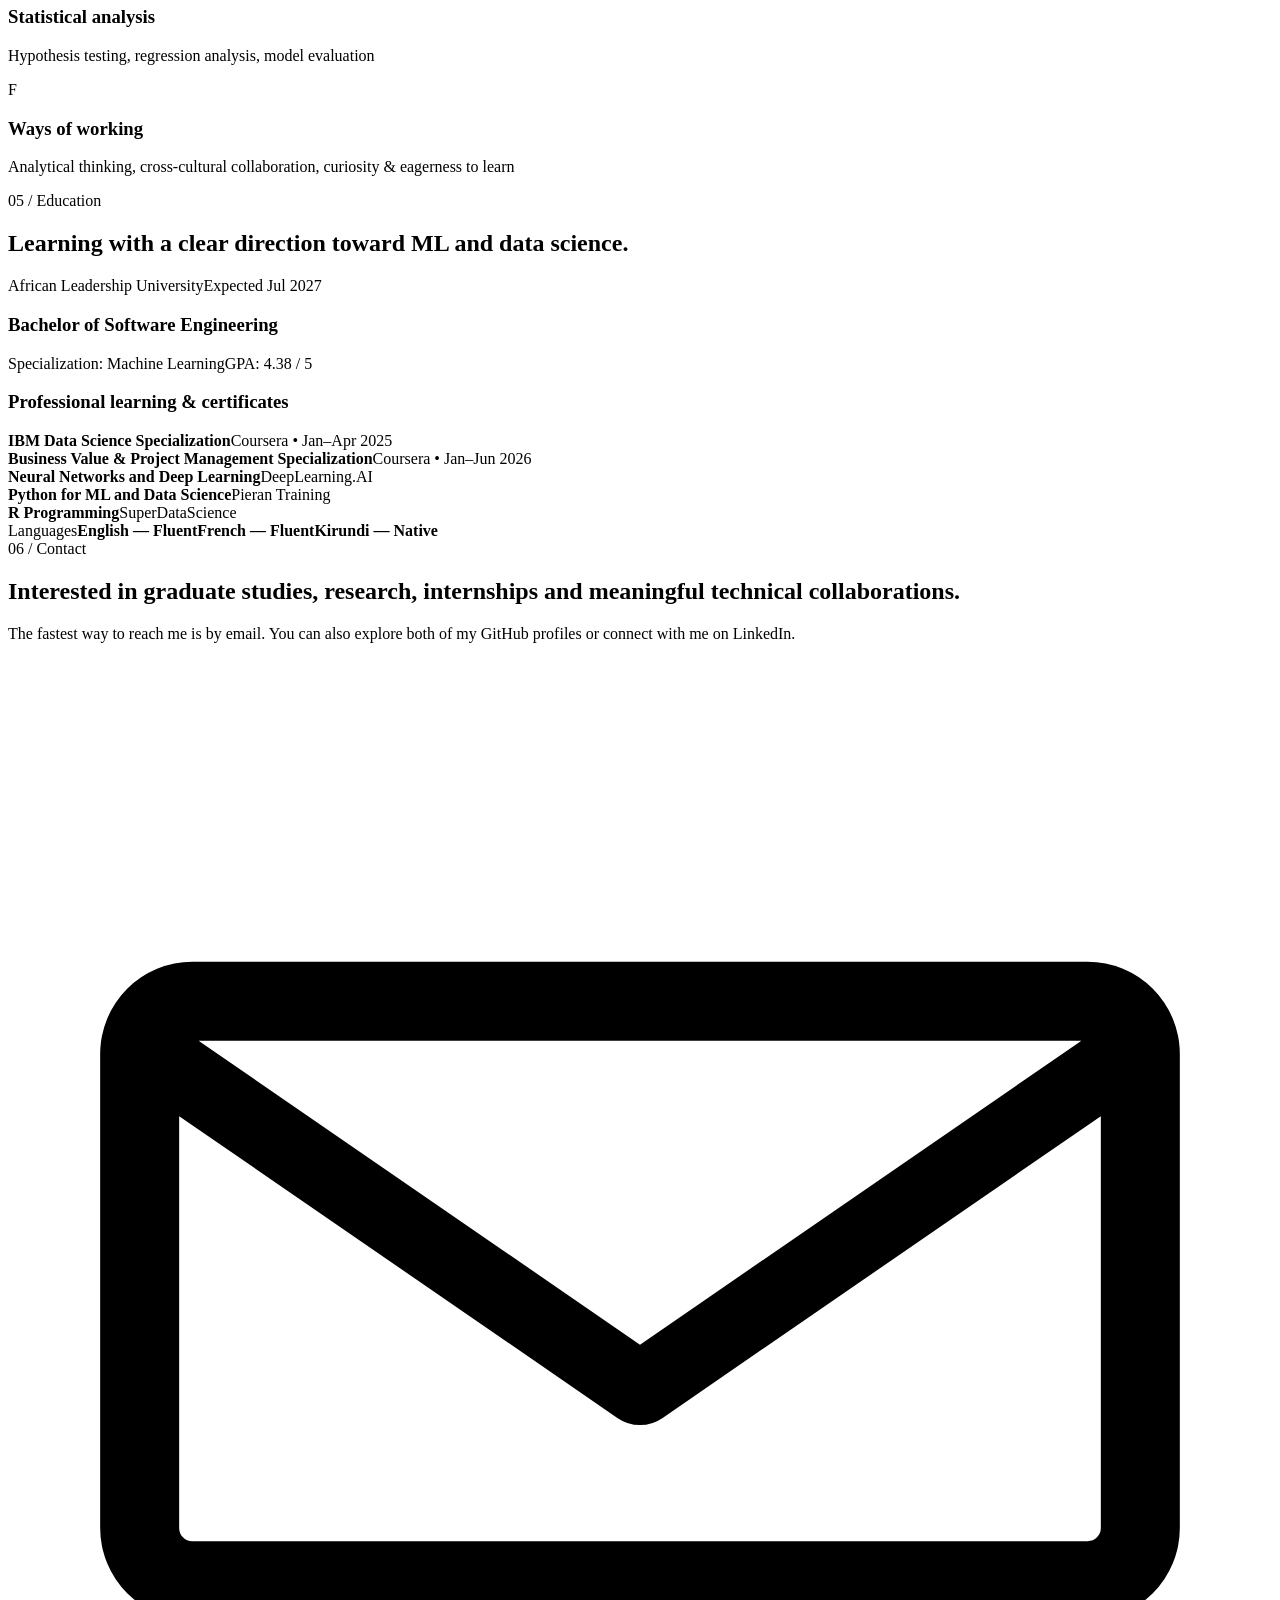
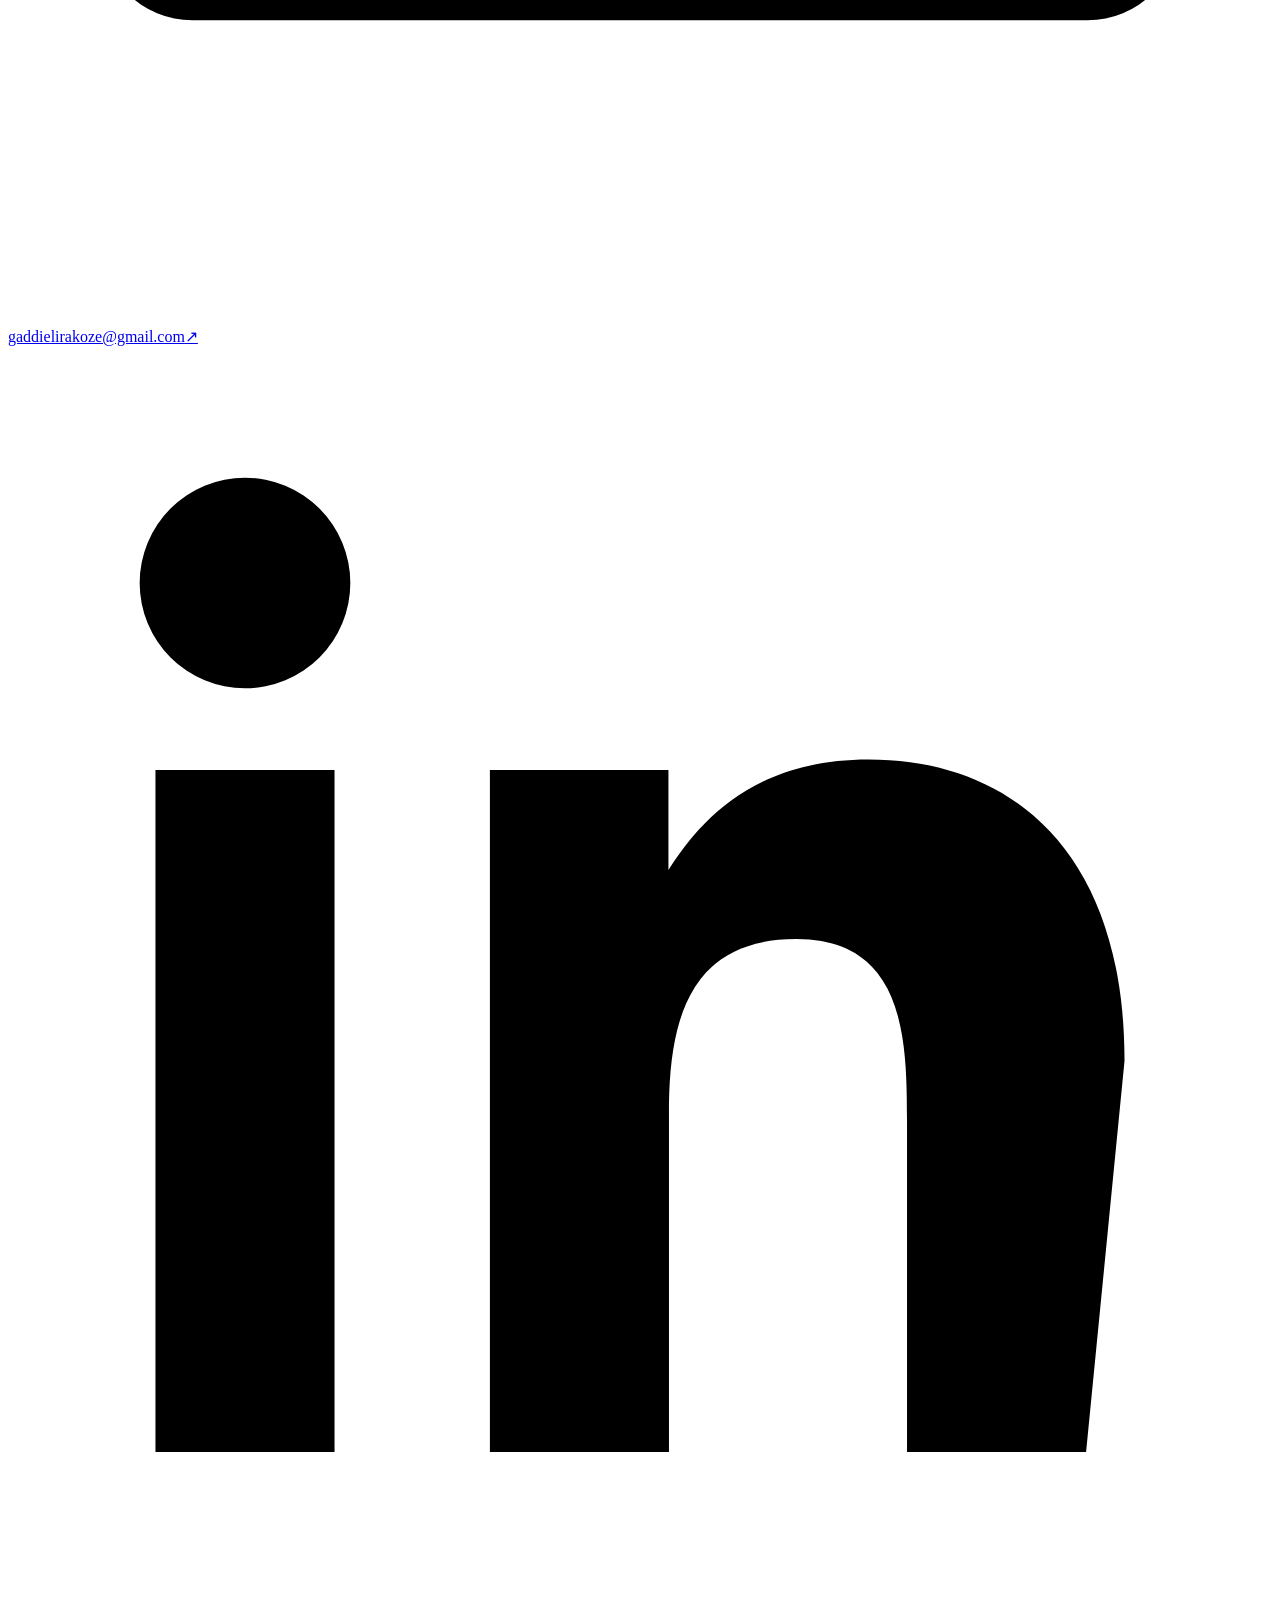
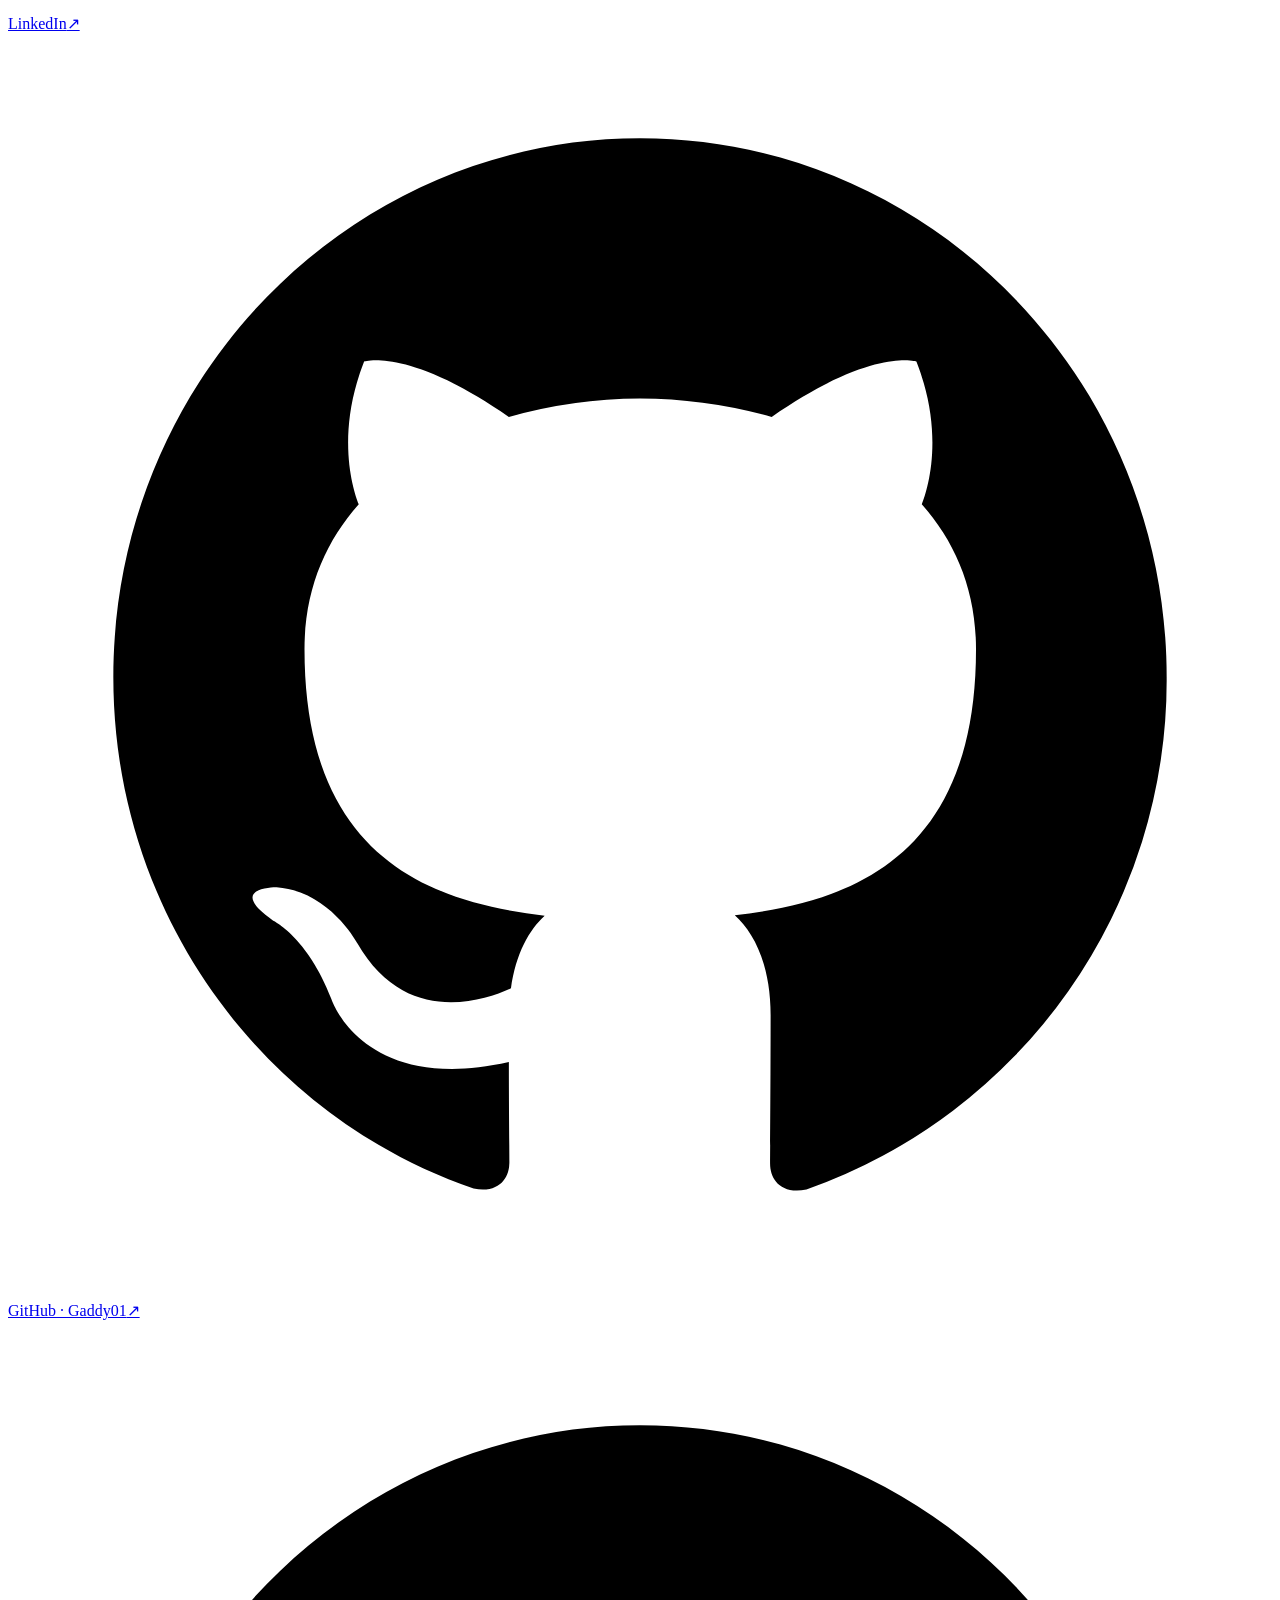
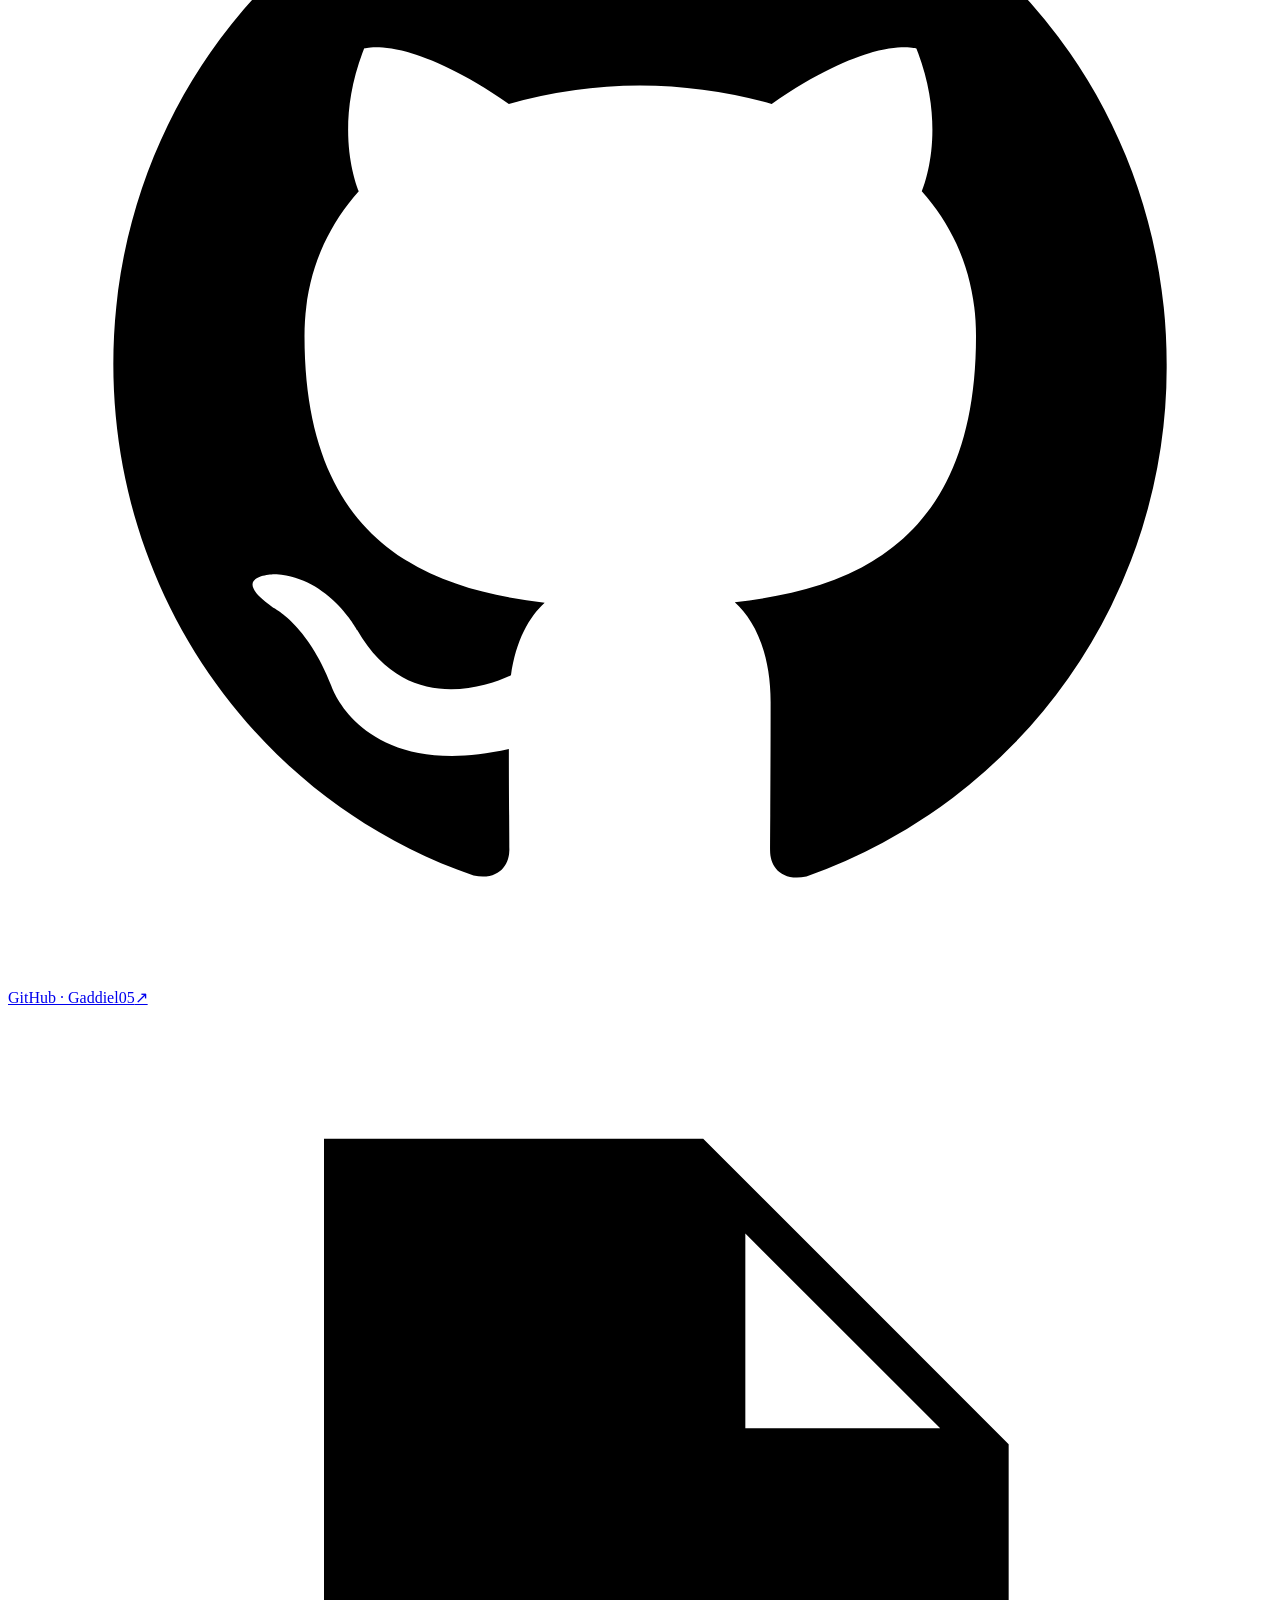
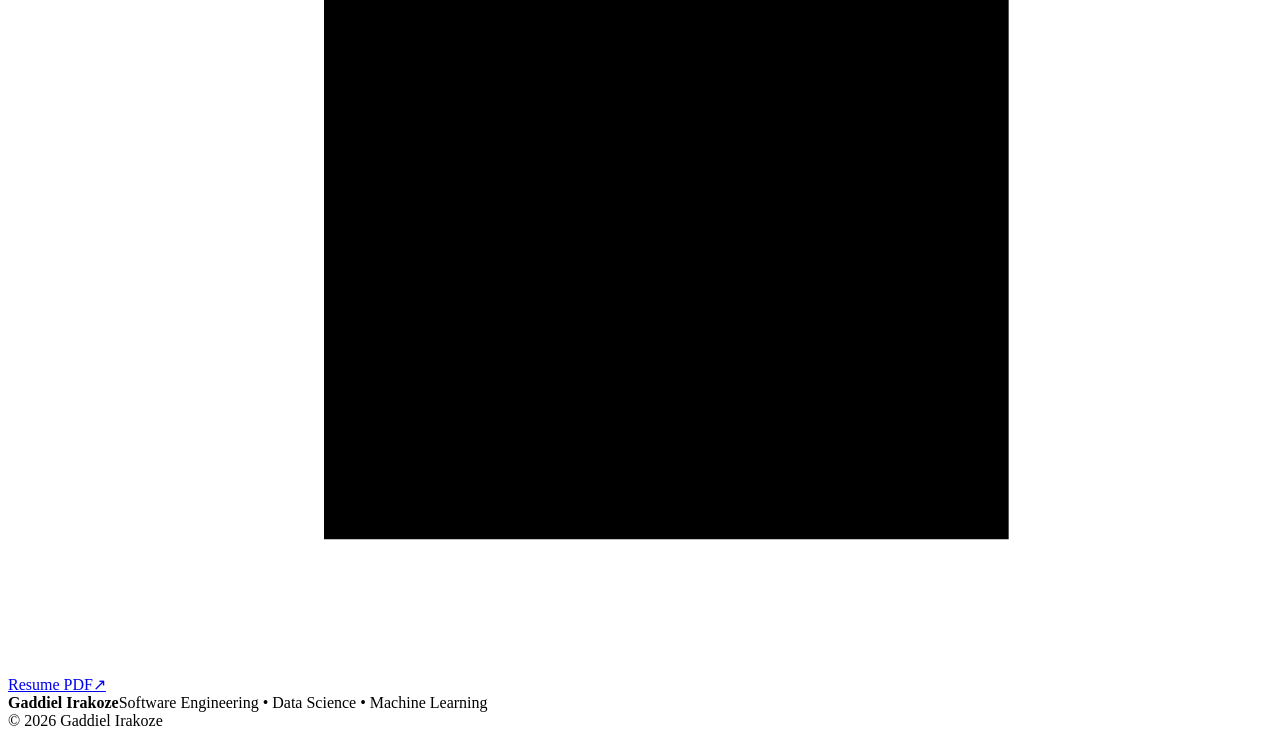
==== commit ceca46b8: "Match final portfolio source" ====
--- a/index.html
+++ b/index.html
@@ -138,7 +138,7 @@
               </defs>
               <circle cx="380" cy="210" r="170" fill="url(#lungGlow)"/>
               <path class="body-line" d="M379 70c-29 0-51 20-51 51v46c-20-30-56-55-91-44-42 13-66 68-64 127 2 55 26 111 70 116 41 4 76-31 92-69l44-103 45 103c16 38 51 73 92 69 44-5 68-61 70-116 2-59-22-114-64-127-35-11-71 14-91 44v-46c0-31-22-51-52-51z"/>
-              <path class="lung-fill" d="M324 172c-31-38-67-52-92-32-34 27-40 121-5 177 17 27 49 31 69 7 18-22 27-62 28-152zM436 172c31-38 67-52 92-32 34 27-40 121 5 177 17 27 49 31 69 7 18-22 27-62 28-152z"/>
+              <path class="lung-fill" d="M324 172c-31-38-67-52-92-32-34 27-40 121-5 177 17 27 49 31 69 7 18-22 27-62 28-152zM436 172c31-38 67-52 92-32 34 27 40 121 5 177 17 27 49 31 69 7 18-22 27-62 28-152z"/>
               <path d="M177 244H583" stroke="url(#scanLine)" stroke-width="5"/>
               <circle cx="505" cy="229" r="17" class="scan-hit"/>
               <rect x="505" y="67" width="150" height="62" rx="14" class="chart-label-bg"/>
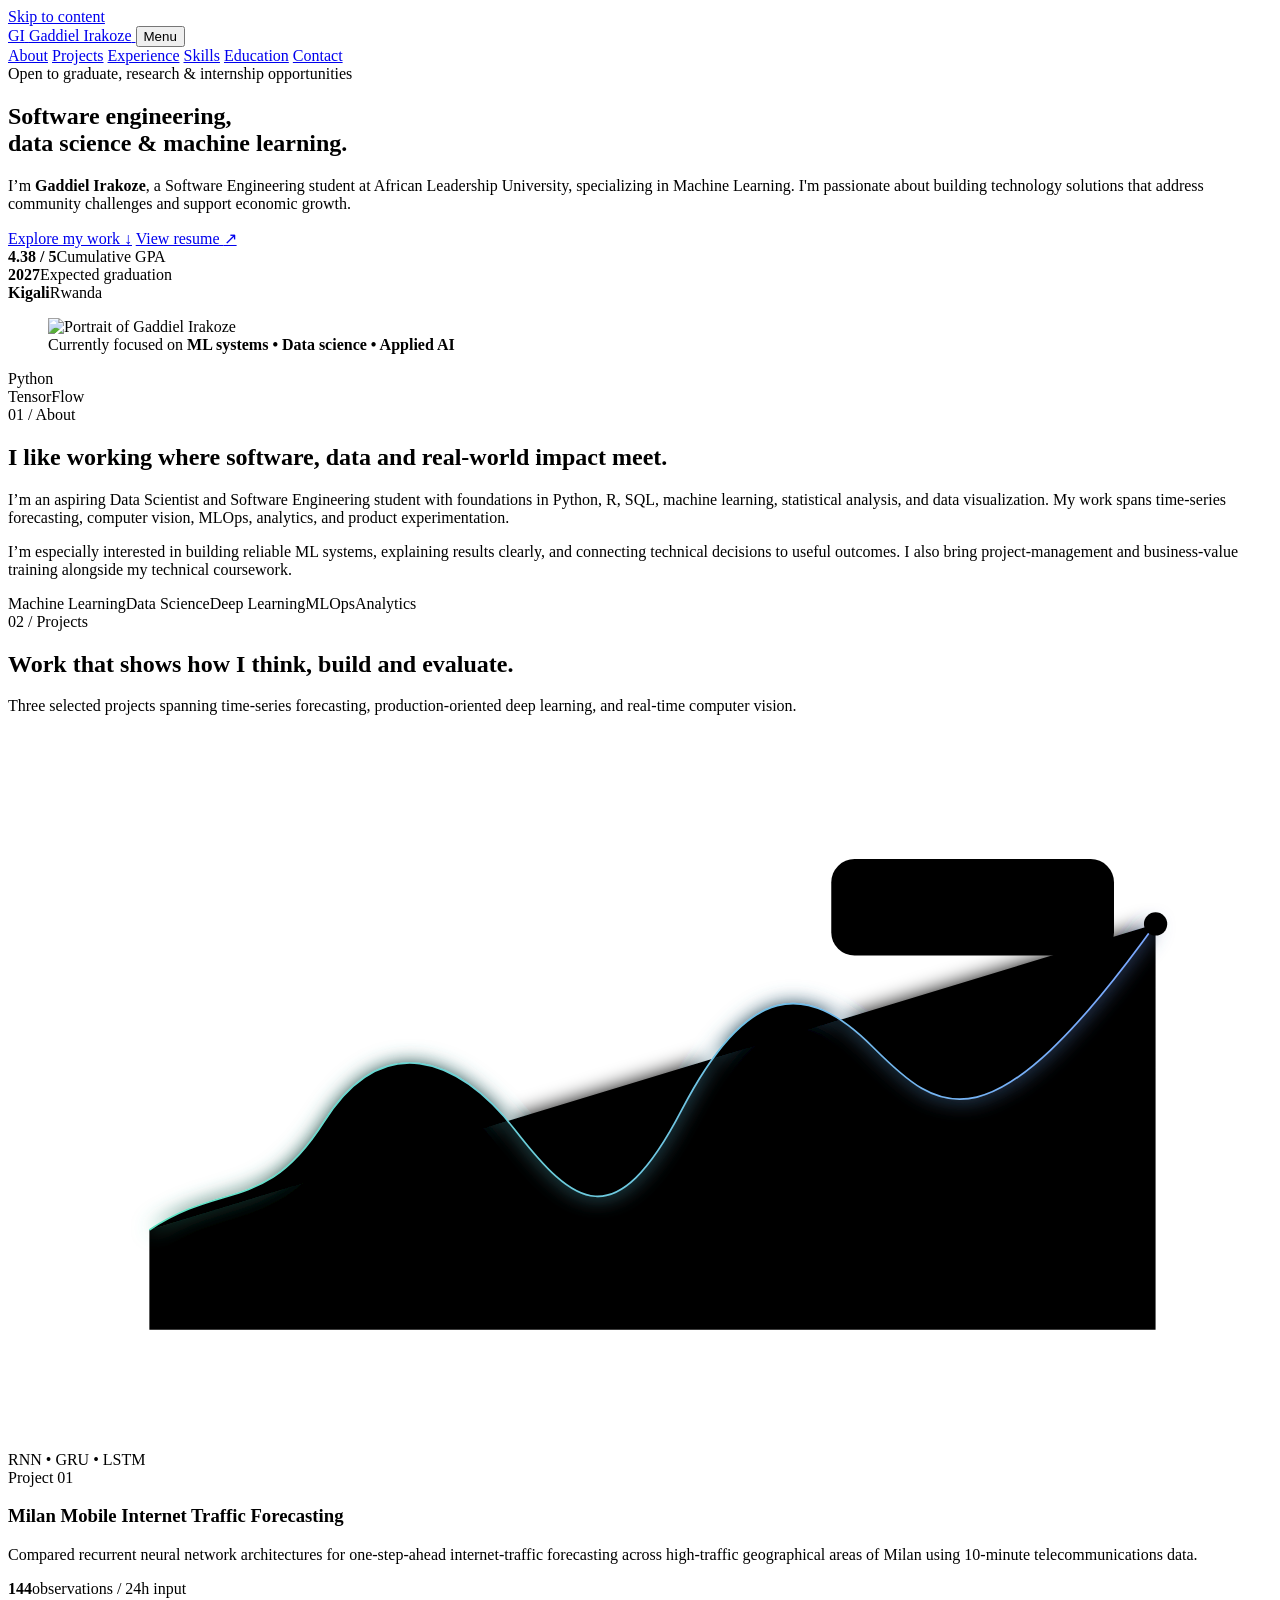
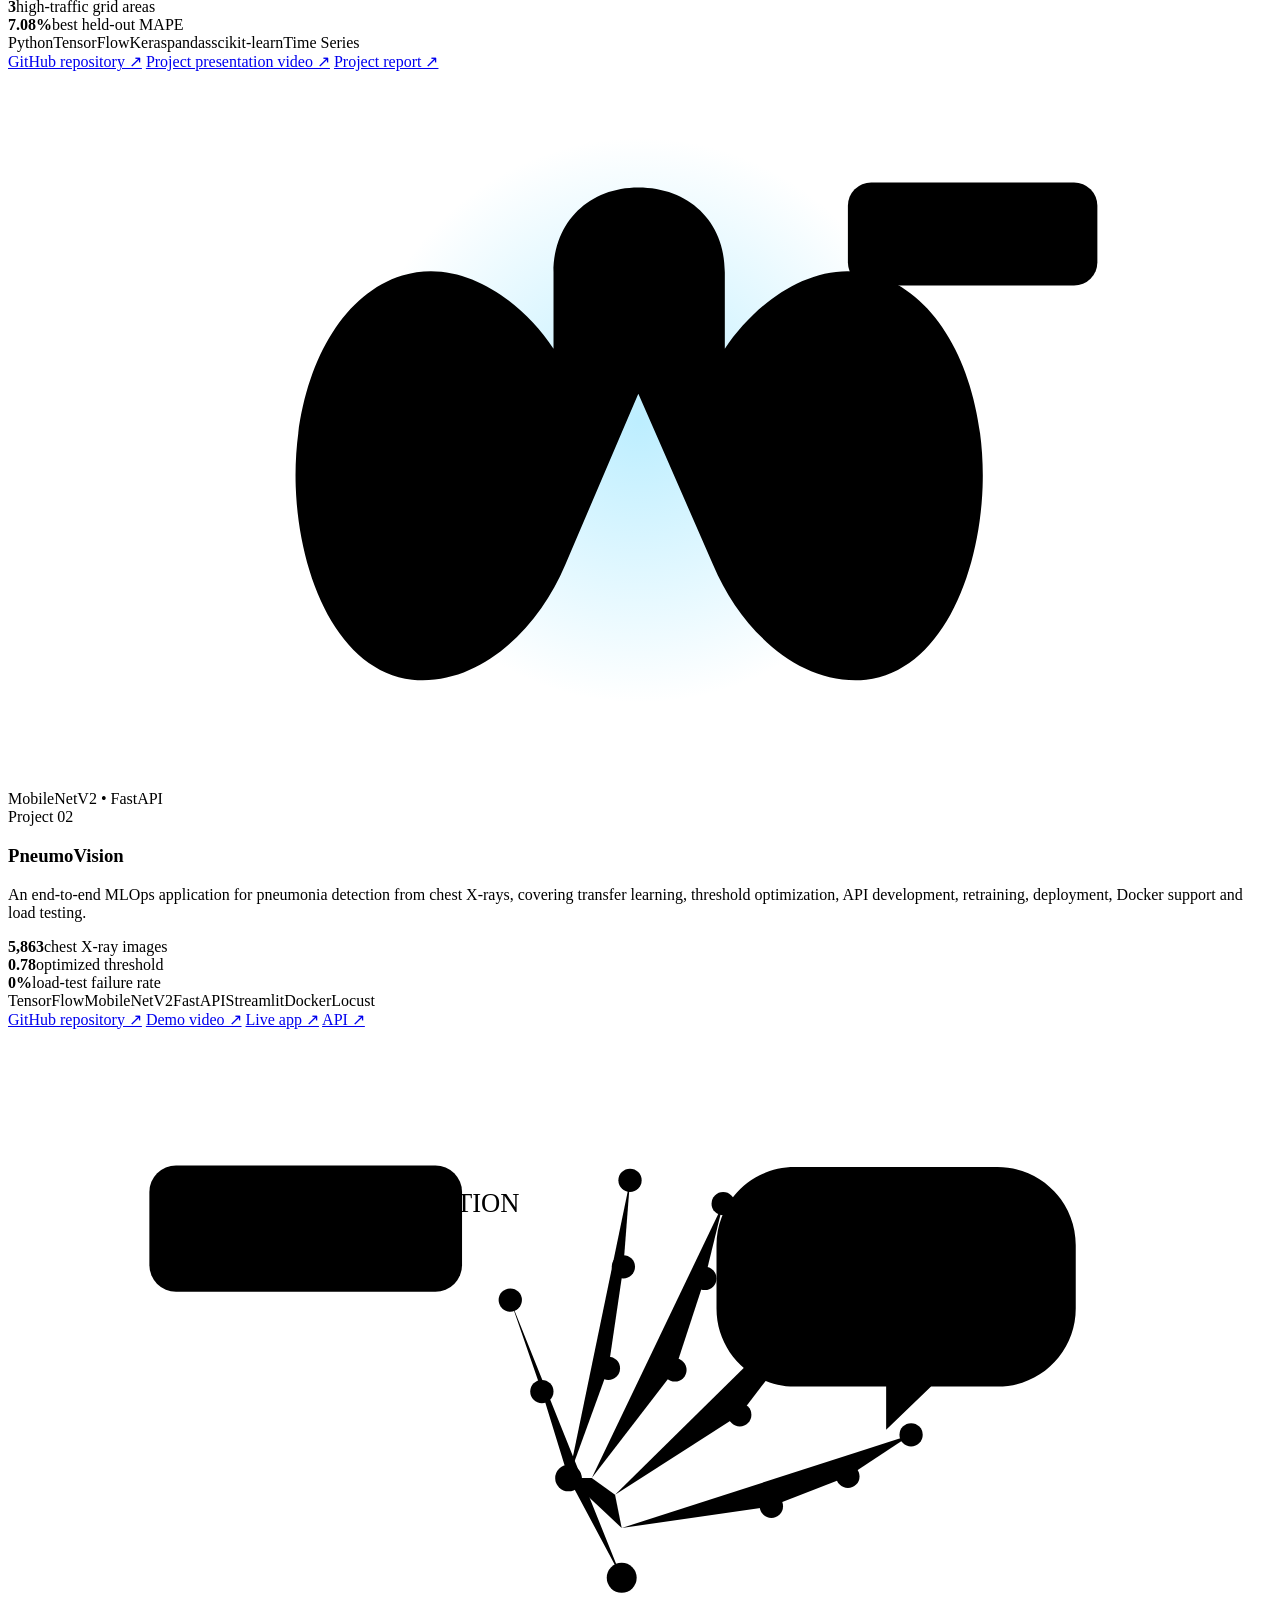
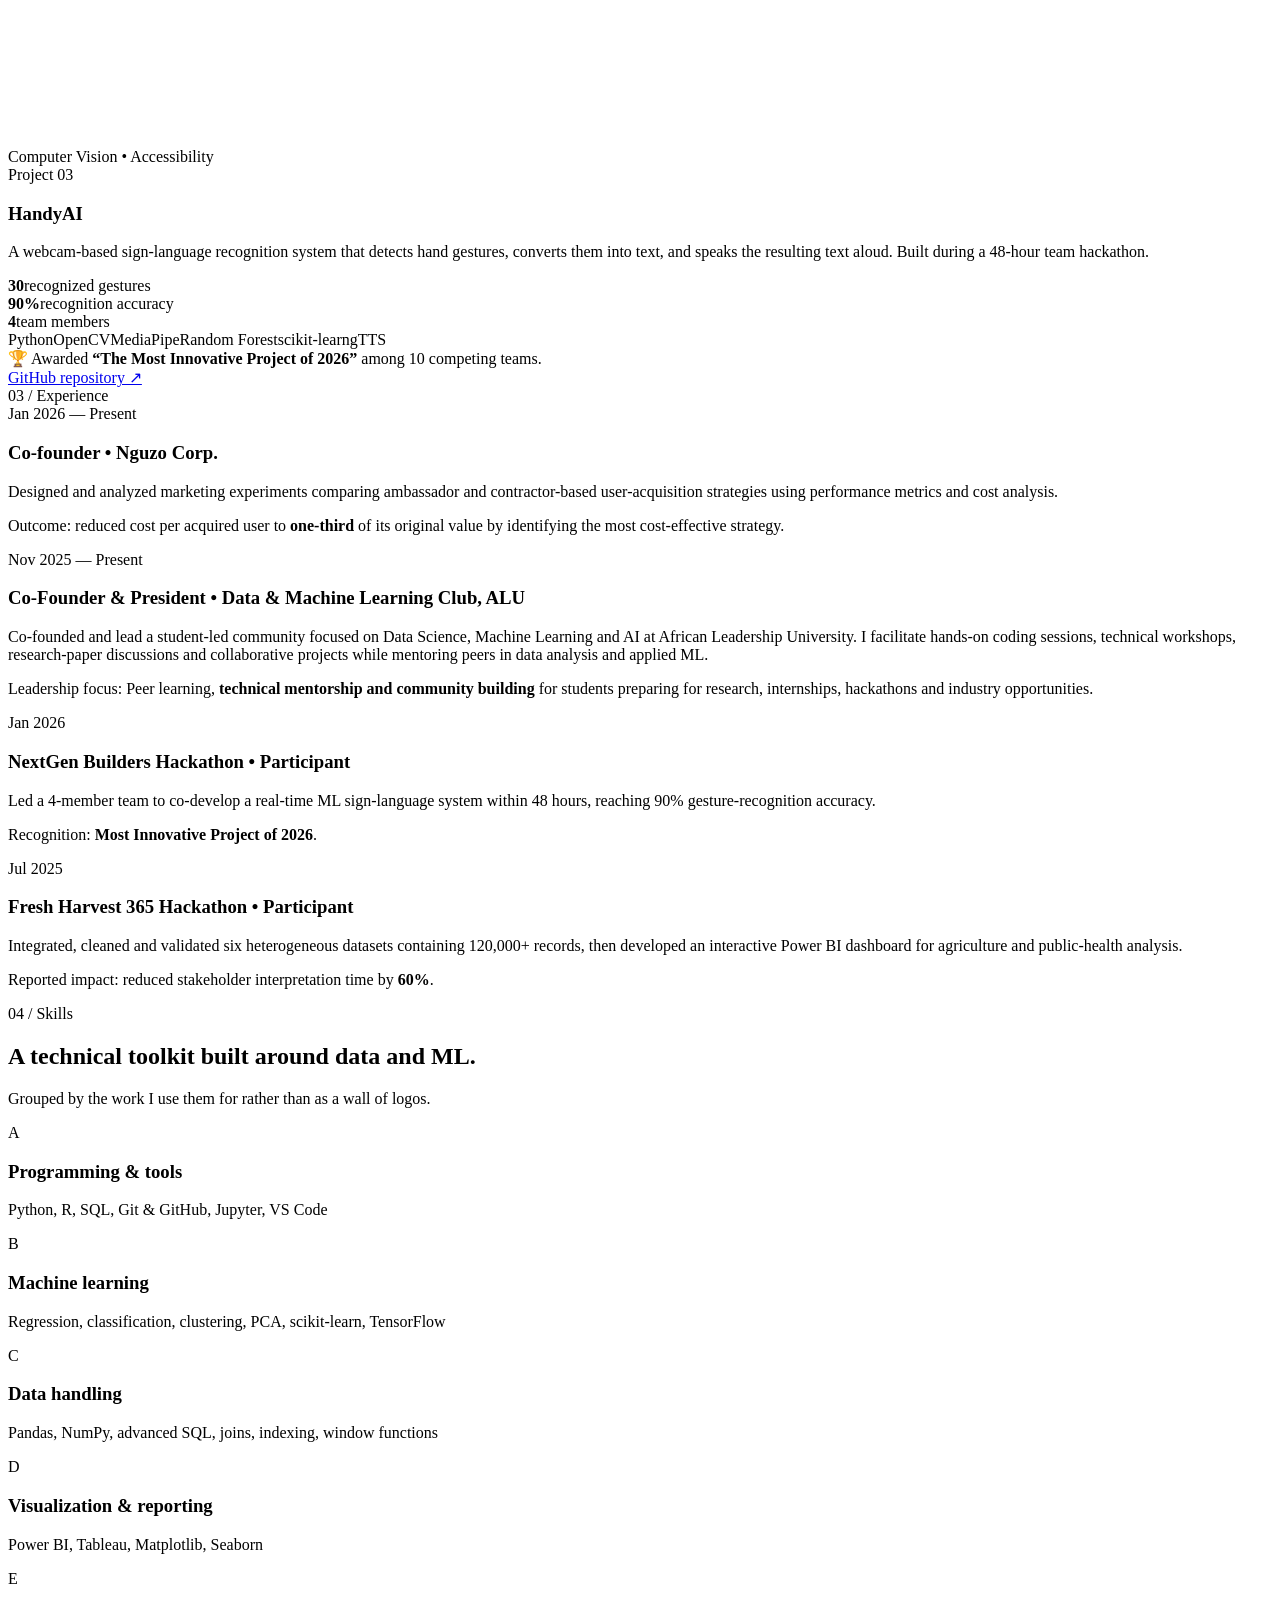
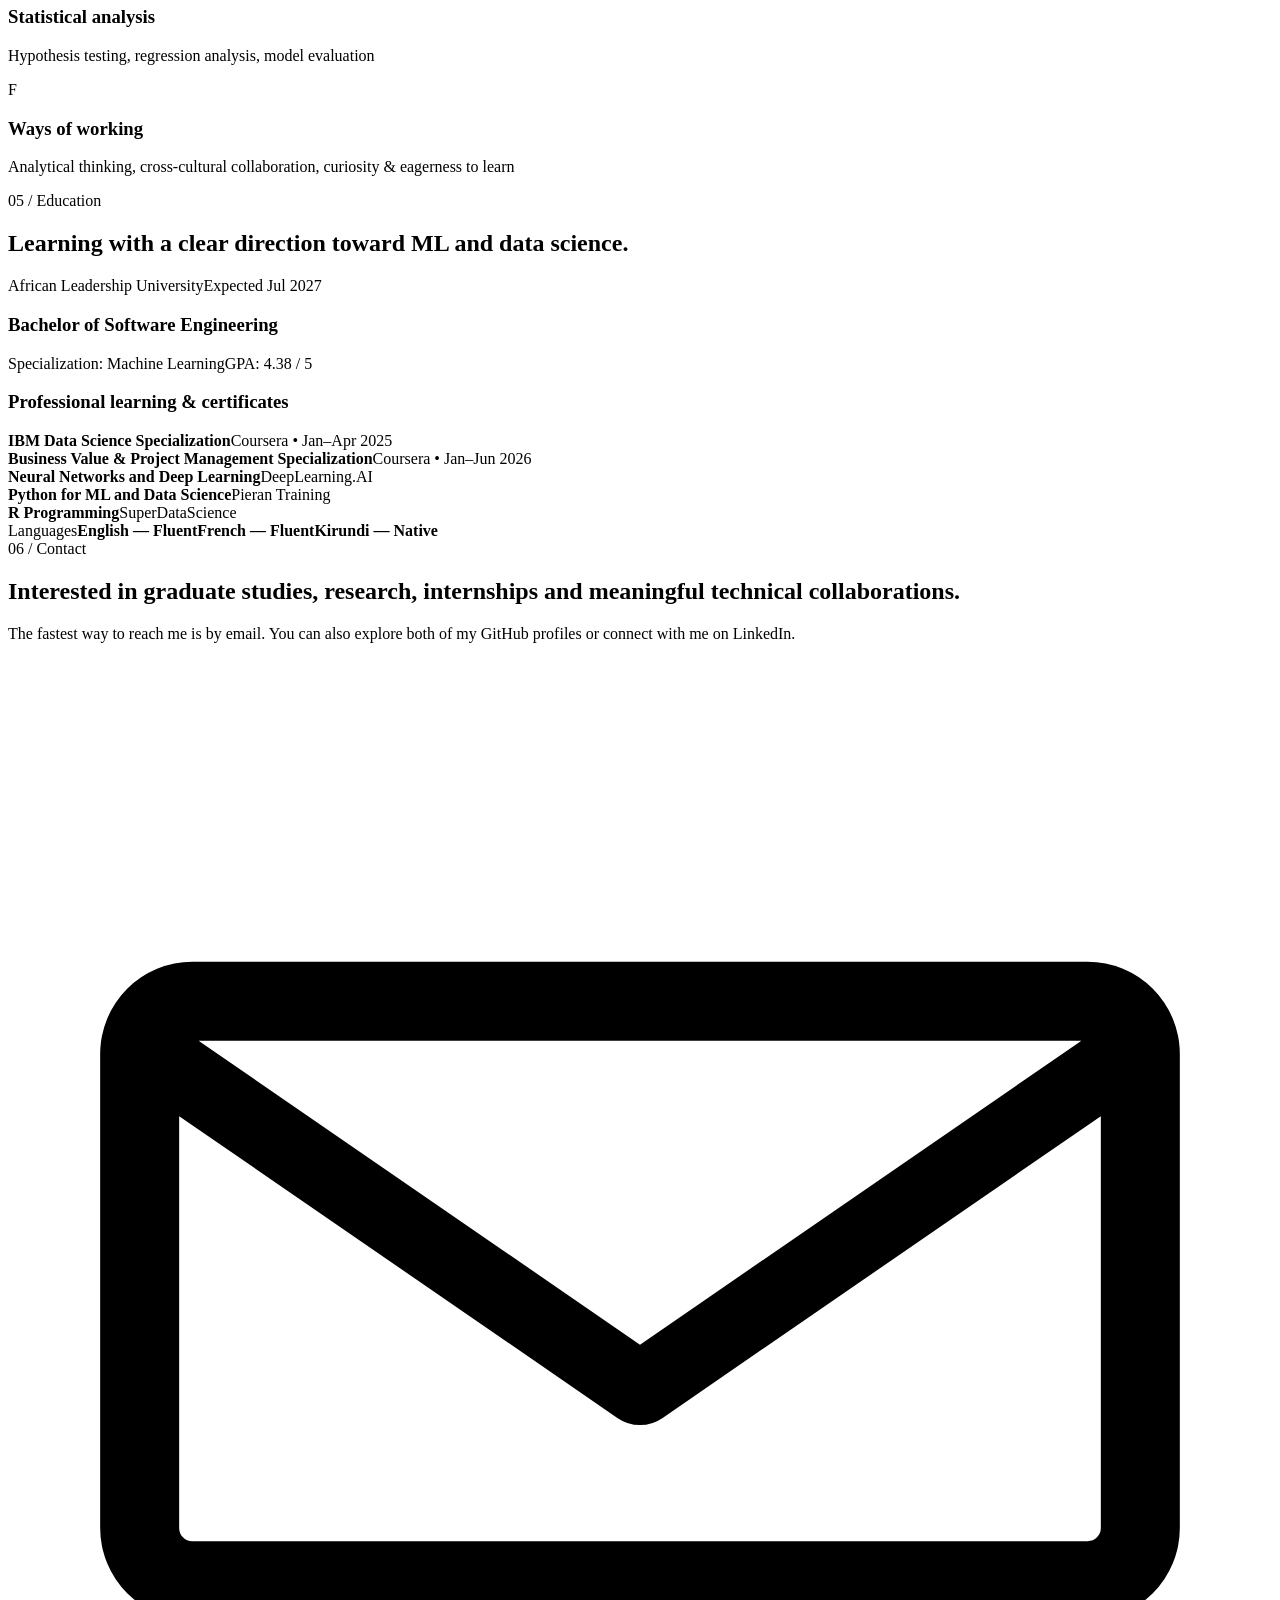
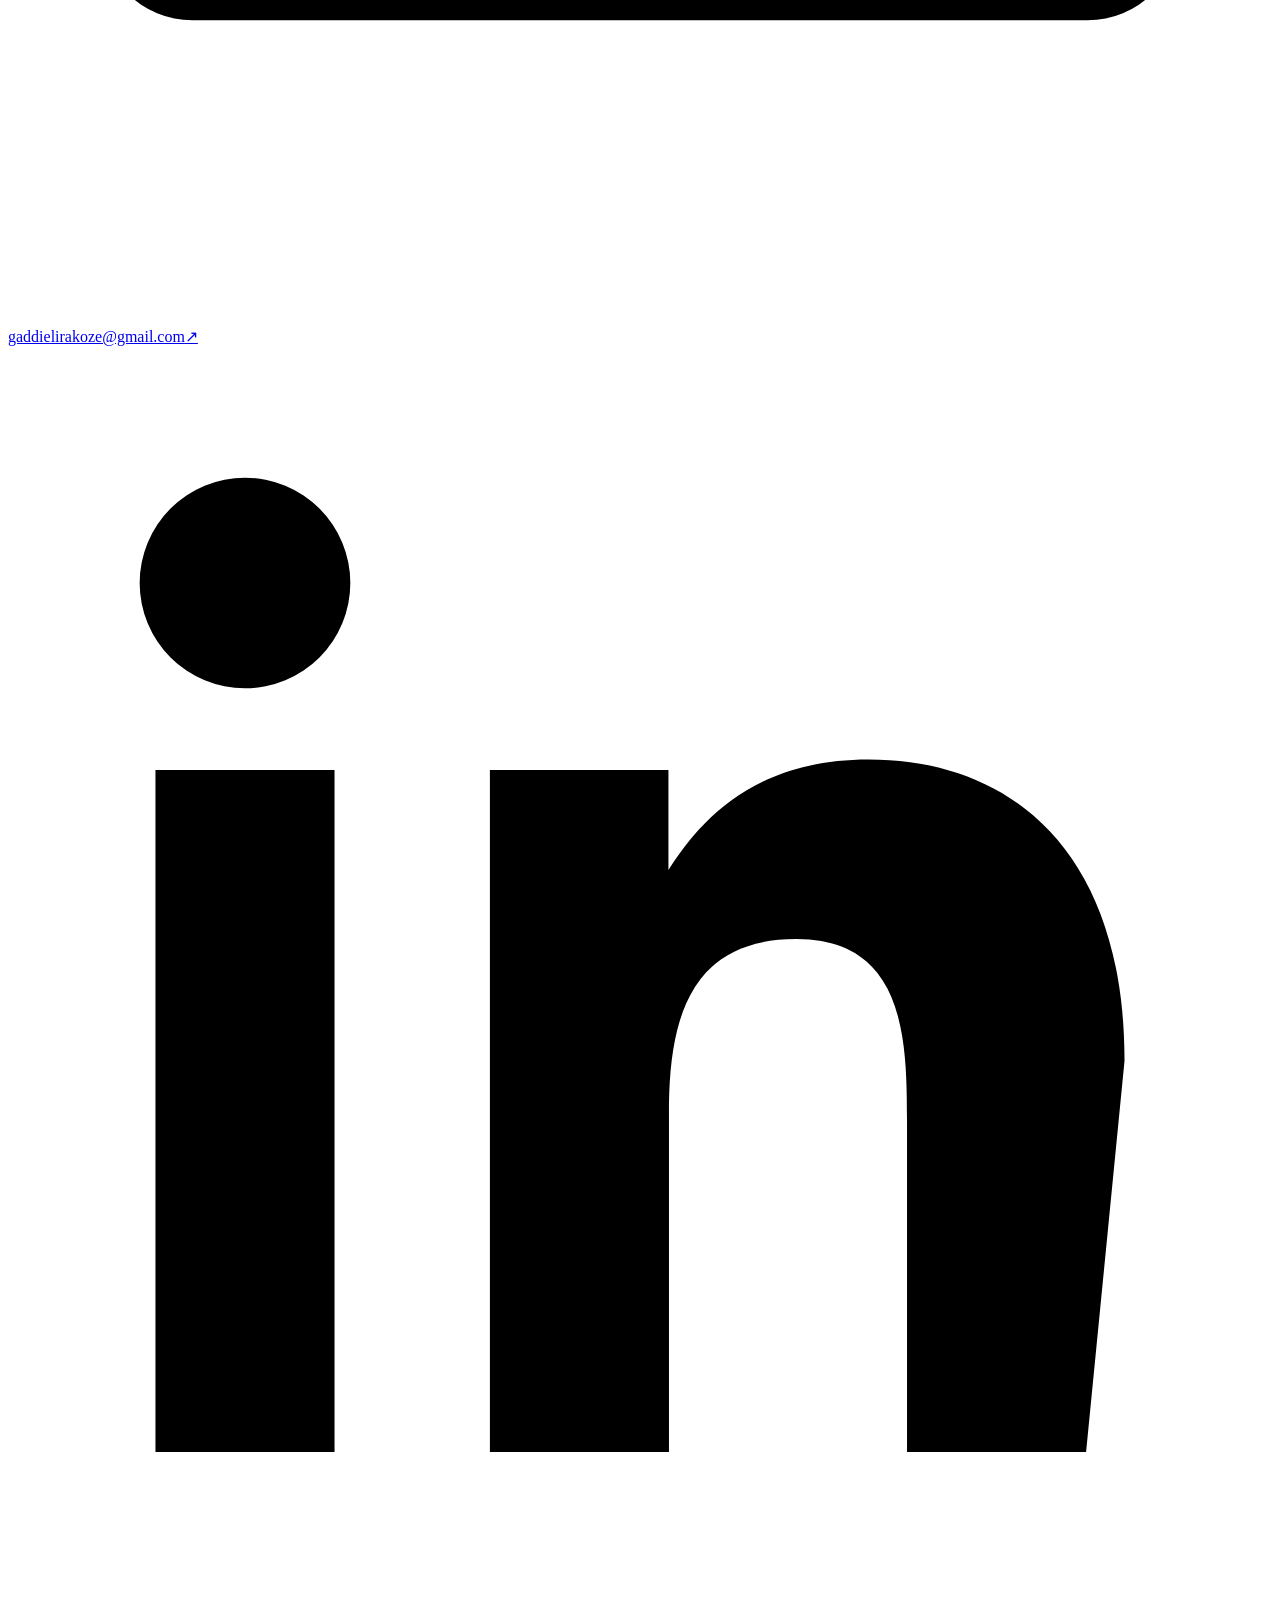
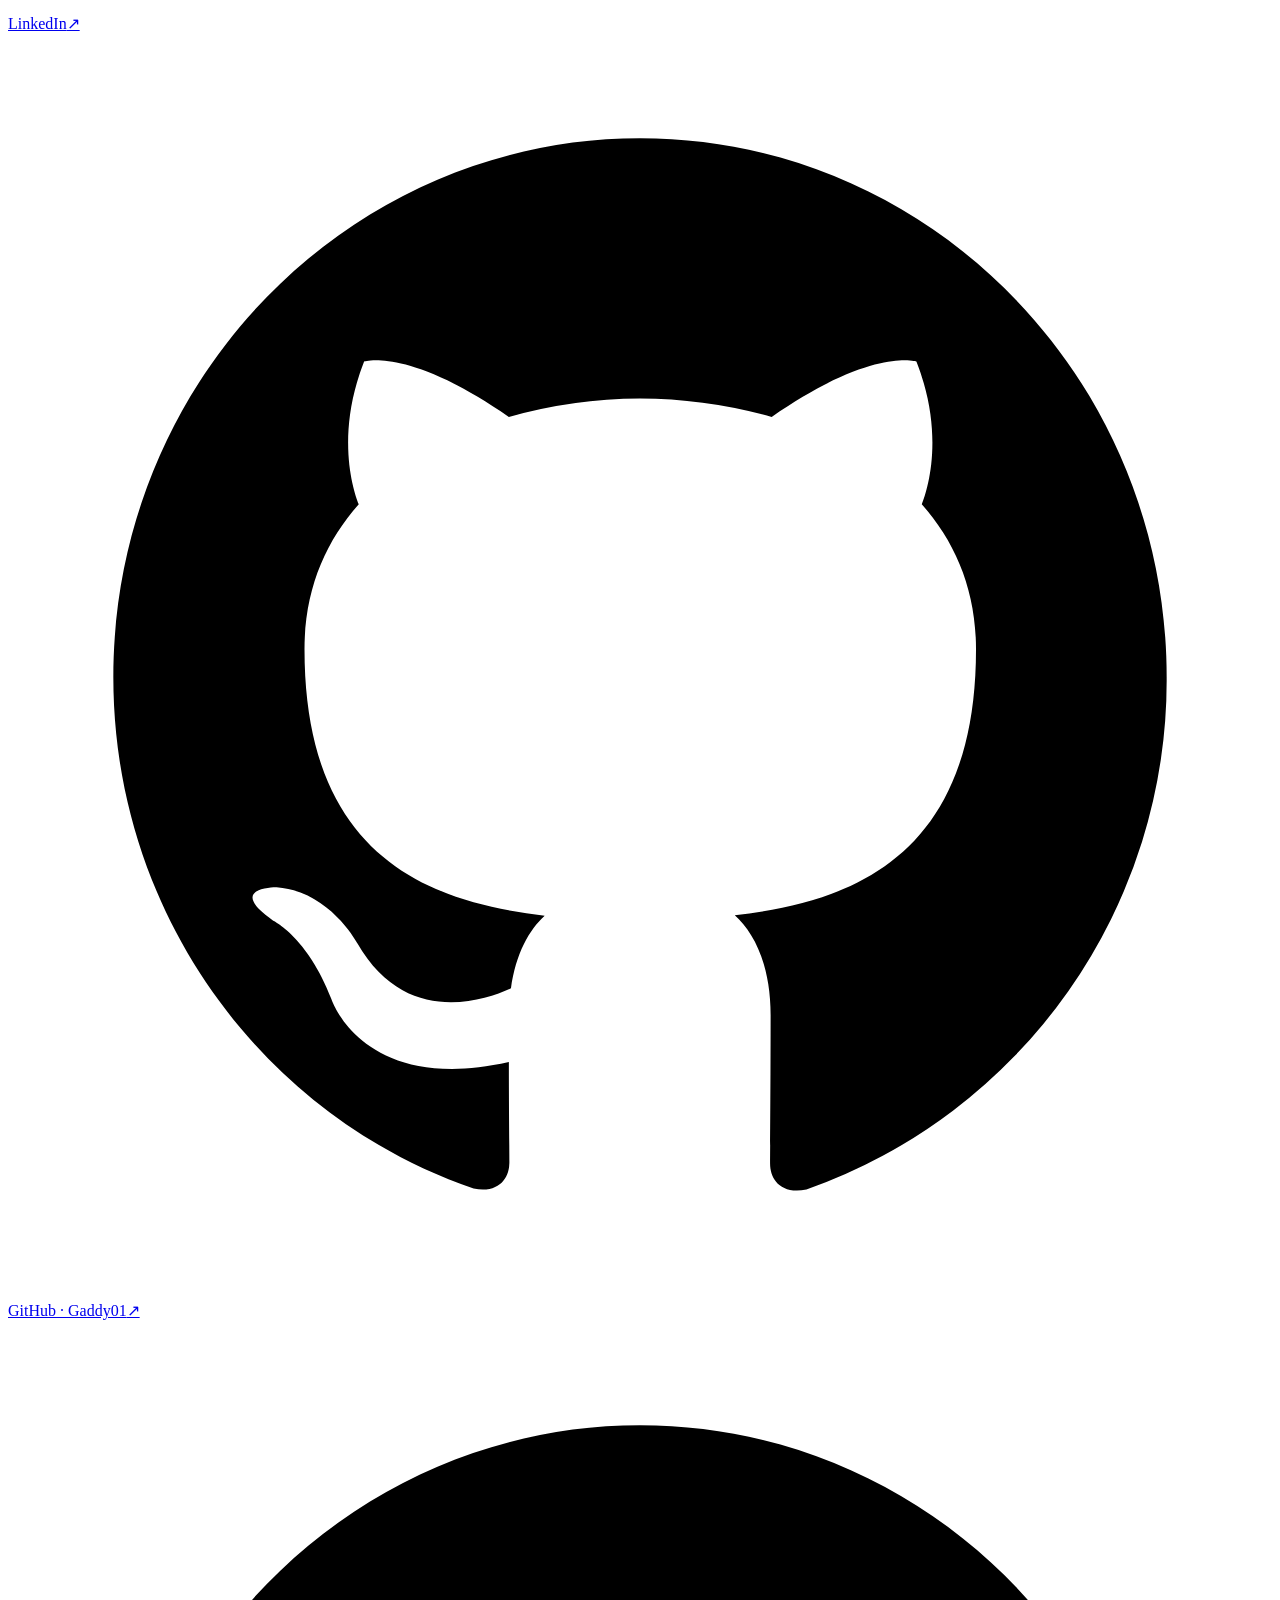
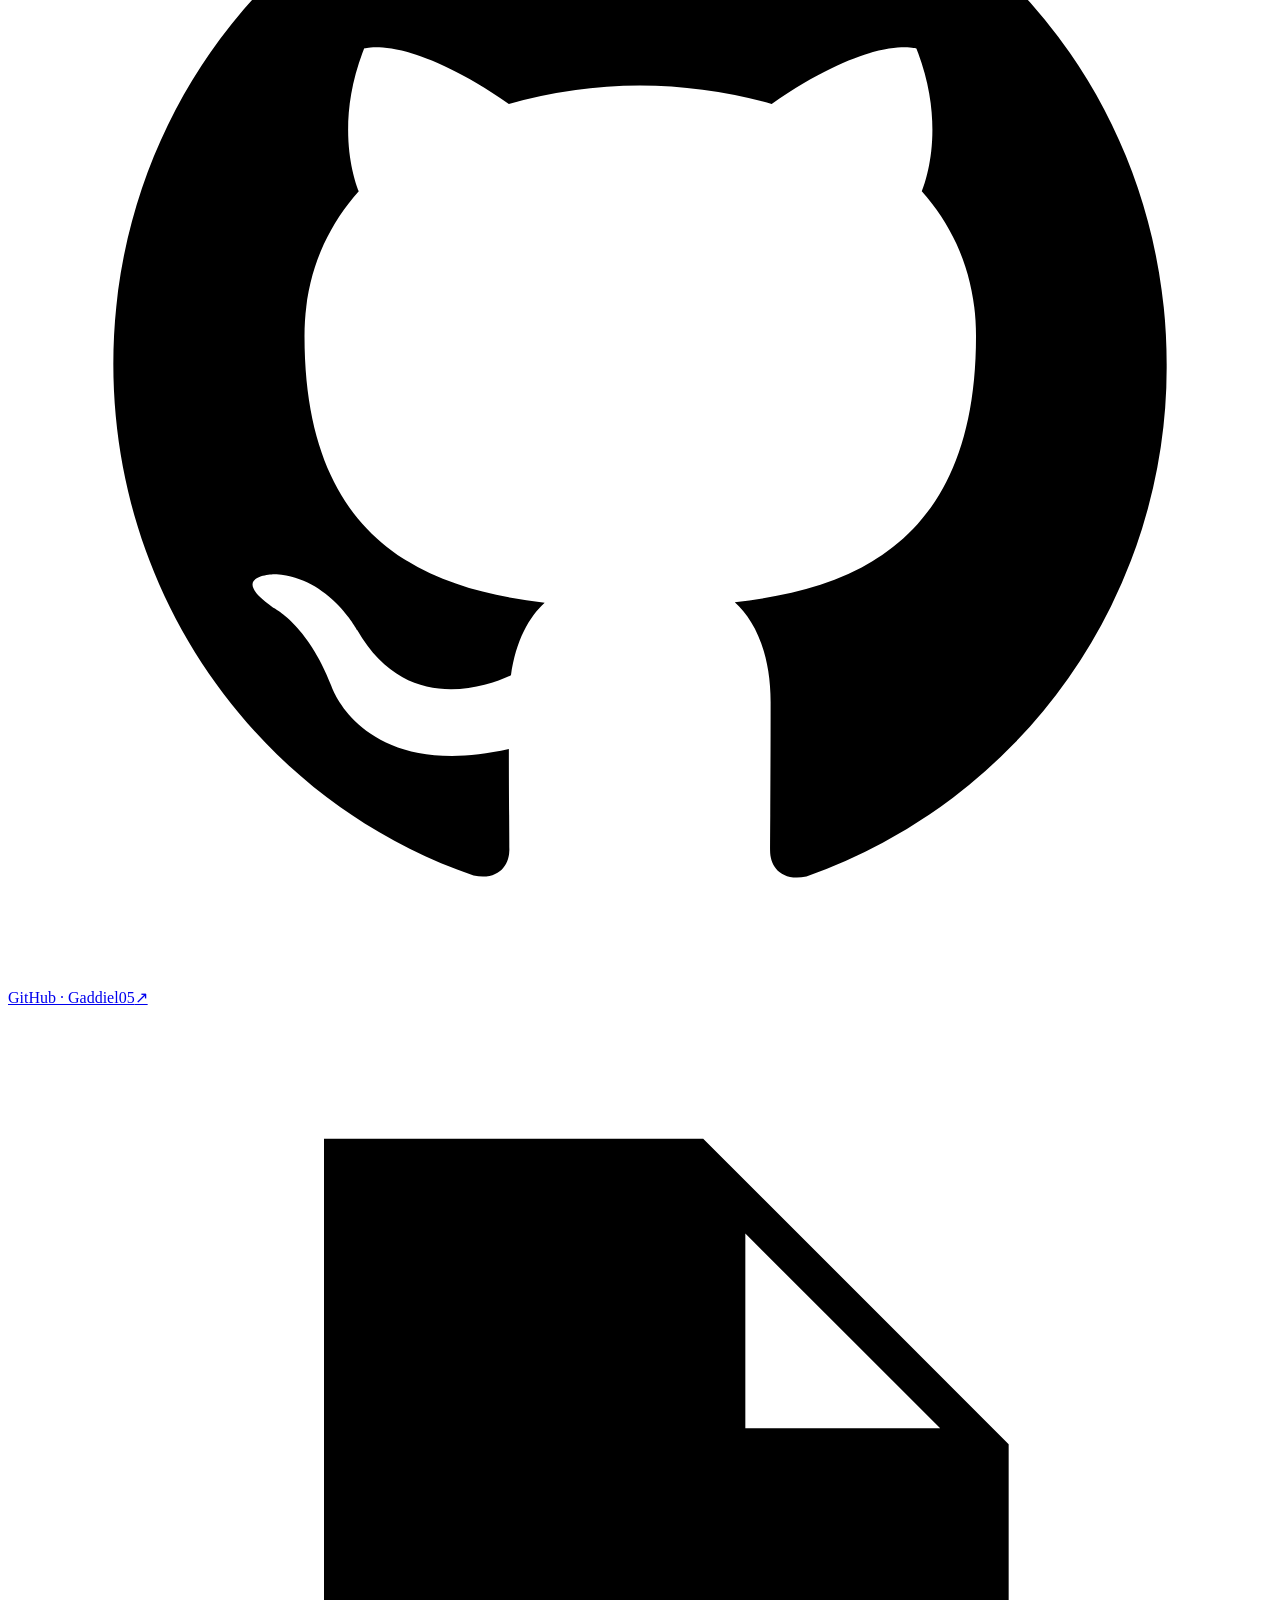
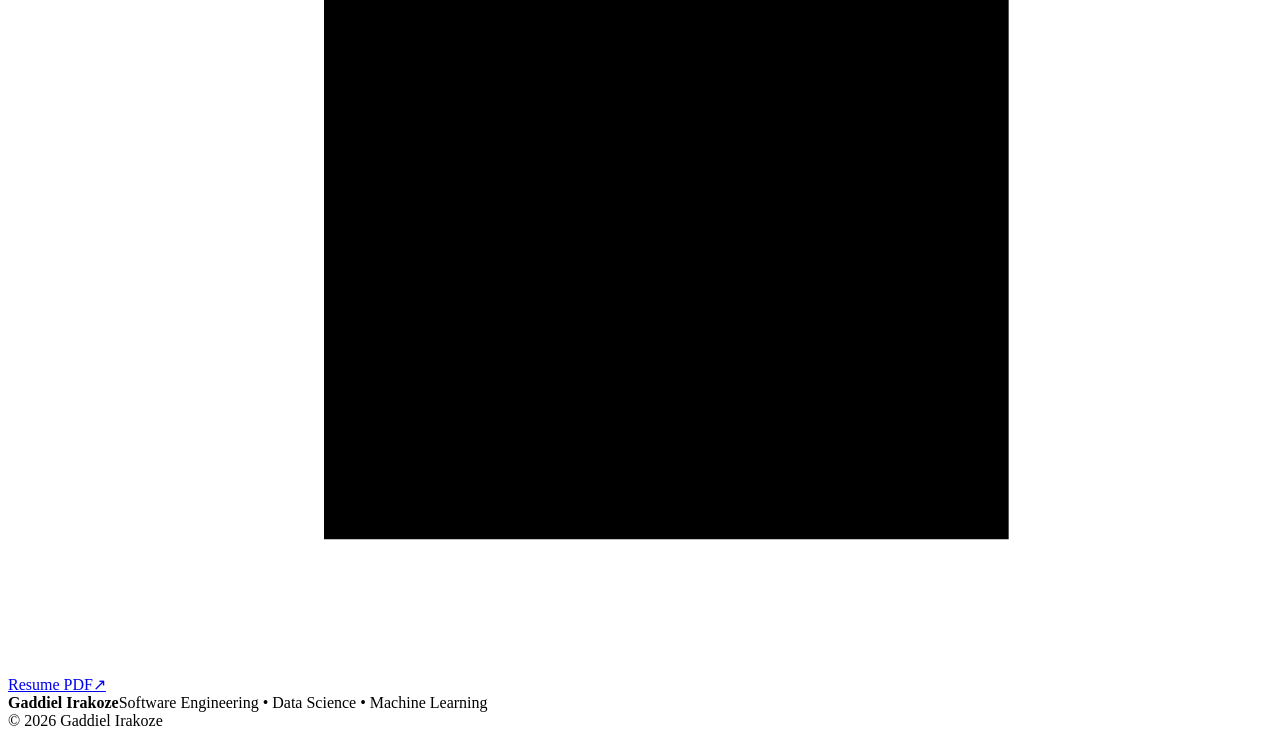
==== commit d06e93cd: "Match final portfolio markup" ====
--- a/index.html
+++ b/index.html
@@ -138,7 +138,7 @@
               </defs>
               <circle cx="380" cy="210" r="170" fill="url(#lungGlow)"/>
               <path class="body-line" d="M379 70c-29 0-51 20-51 51v46c-20-30-56-55-91-44-42 13-66 68-64 127 2 55 26 111 70 116 41 4 76-31 92-69l44-103 45 103c16 38 51 73 92 69 44-5 68-61 70-116 2-59-22-114-64-127-35-11-71 14-91 44v-46c0-31-22-51-52-51z"/>
-              <path class="lung-fill" d="M324 172c-31-38-67-52-92-32-34 27-40 121-5 177 17 27 49 31 69 7 18-22 27-62 28-152zM436 172c31-38 67-52 92-32 34 27 40 121 5 177 17 27 49 31 69 7 18-22 27-62 28-152z"/>
+              <path class="lung-fill" d="M324 172c-31-38-67-52-92-32-34 27-40 121-5 177 17 27 49 31 69 7 18-22 27-62 28-152zM436 172c31-38 67-52 92-32 34 27 40 121 5 177-17 27-49 31-69 7-18-22 27-62 28-152z"/>
               <path d="M177 244H583" stroke="url(#scanLine)" stroke-width="5"/>
               <circle cx="505" cy="229" r="17" class="scan-hit"/>
               <rect x="505" y="67" width="150" height="62" rx="14" class="chart-label-bg"/>
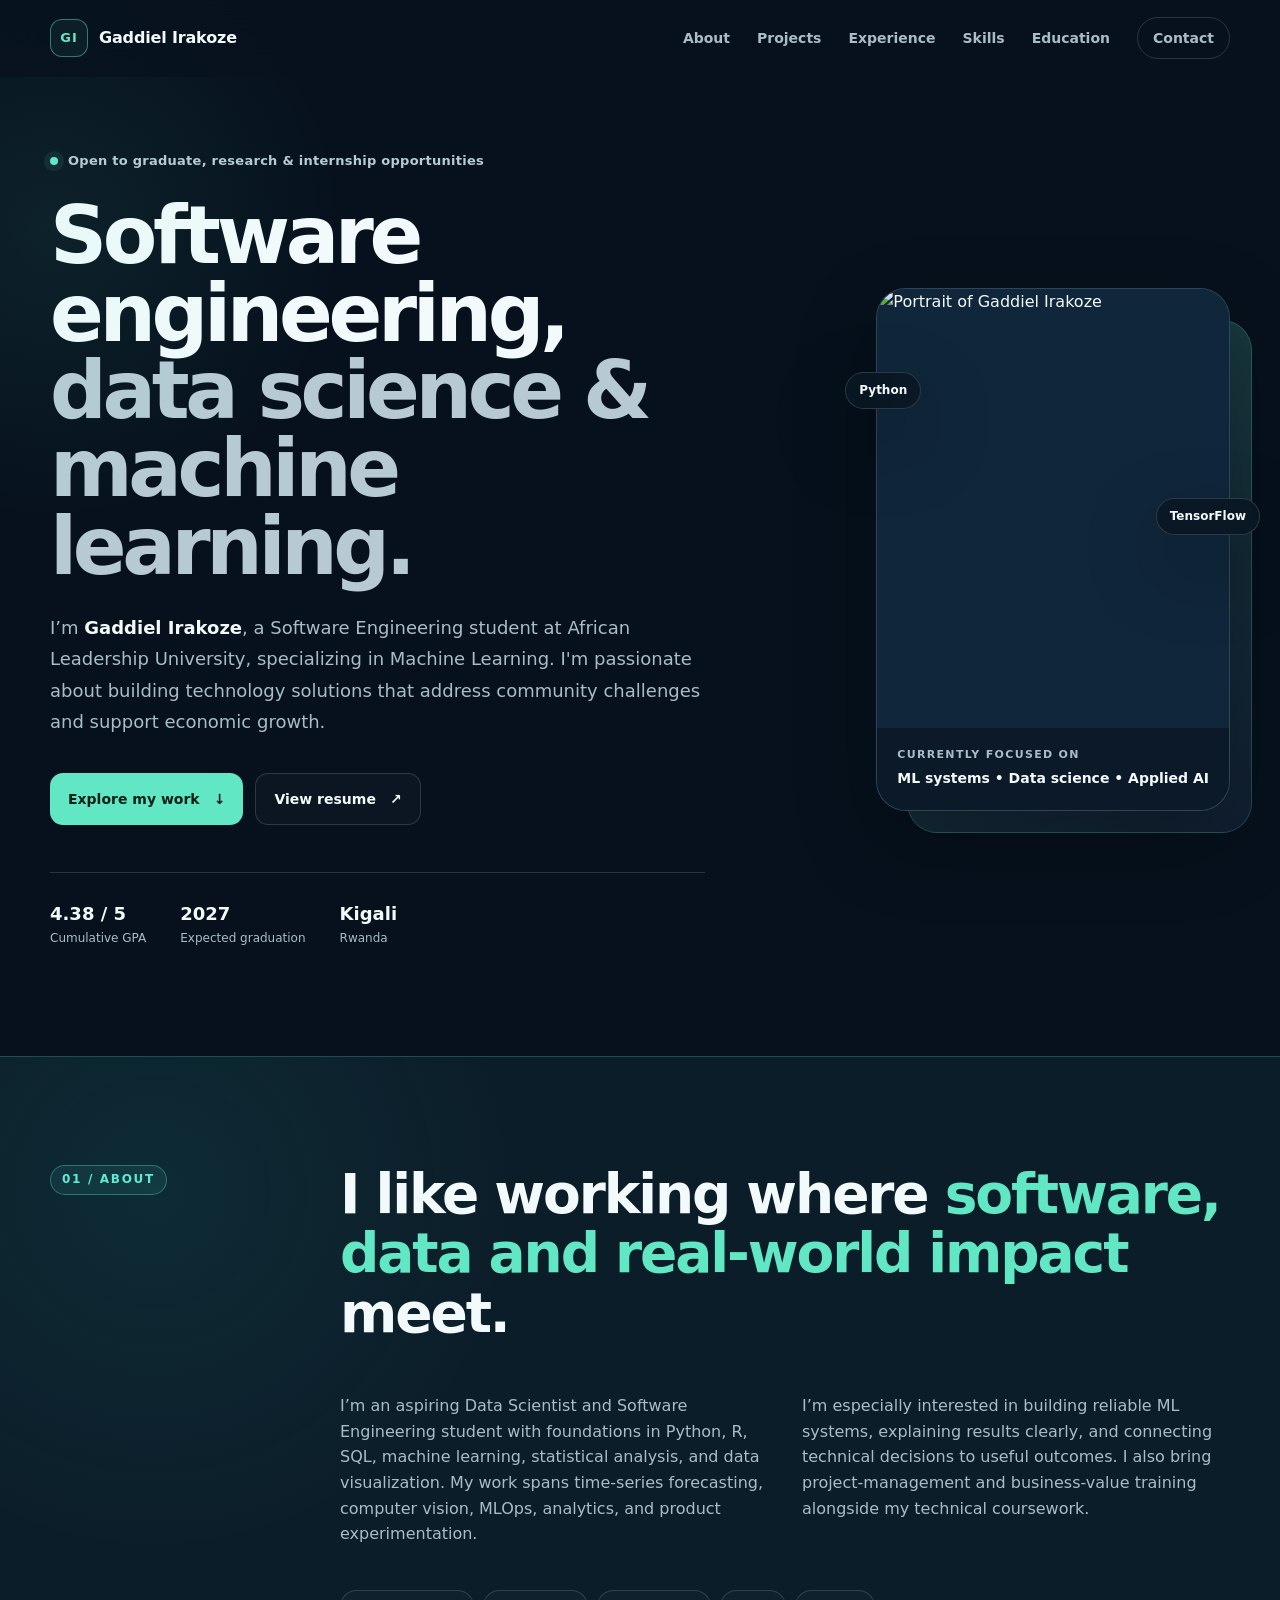
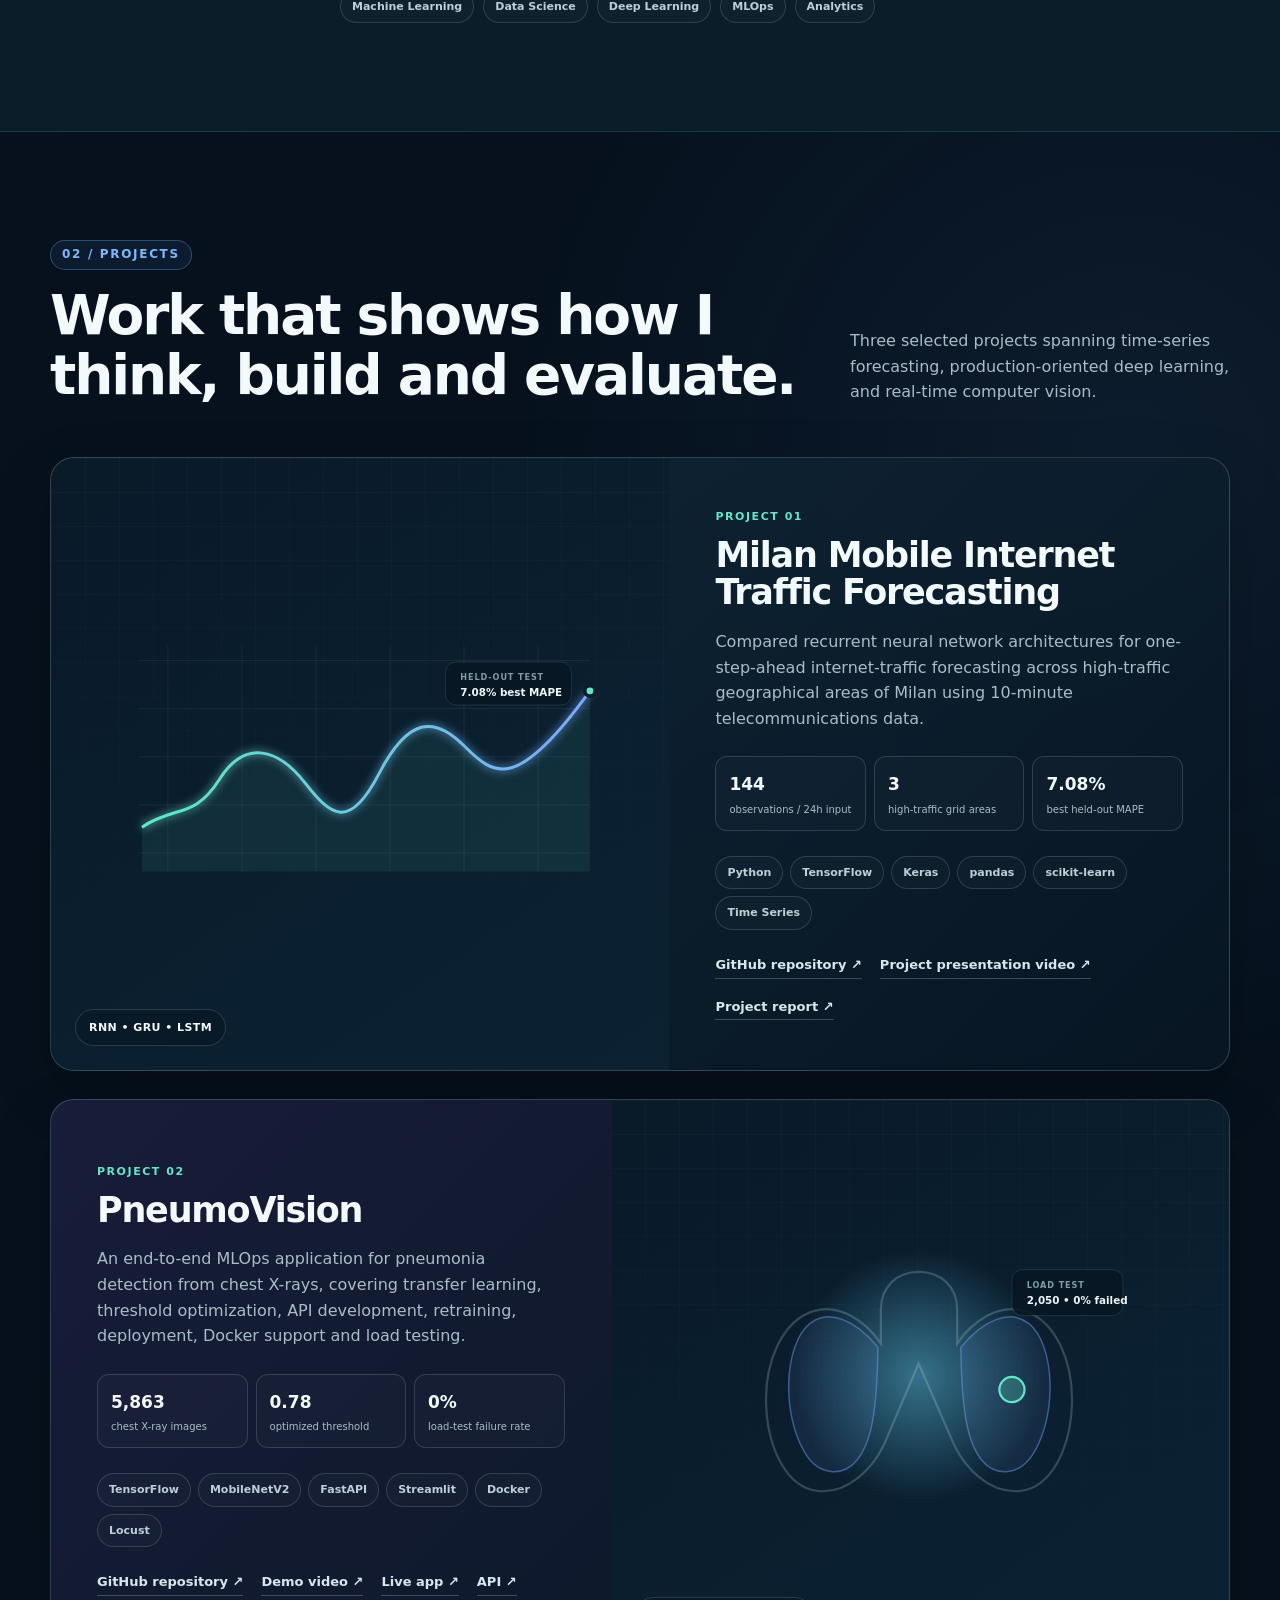
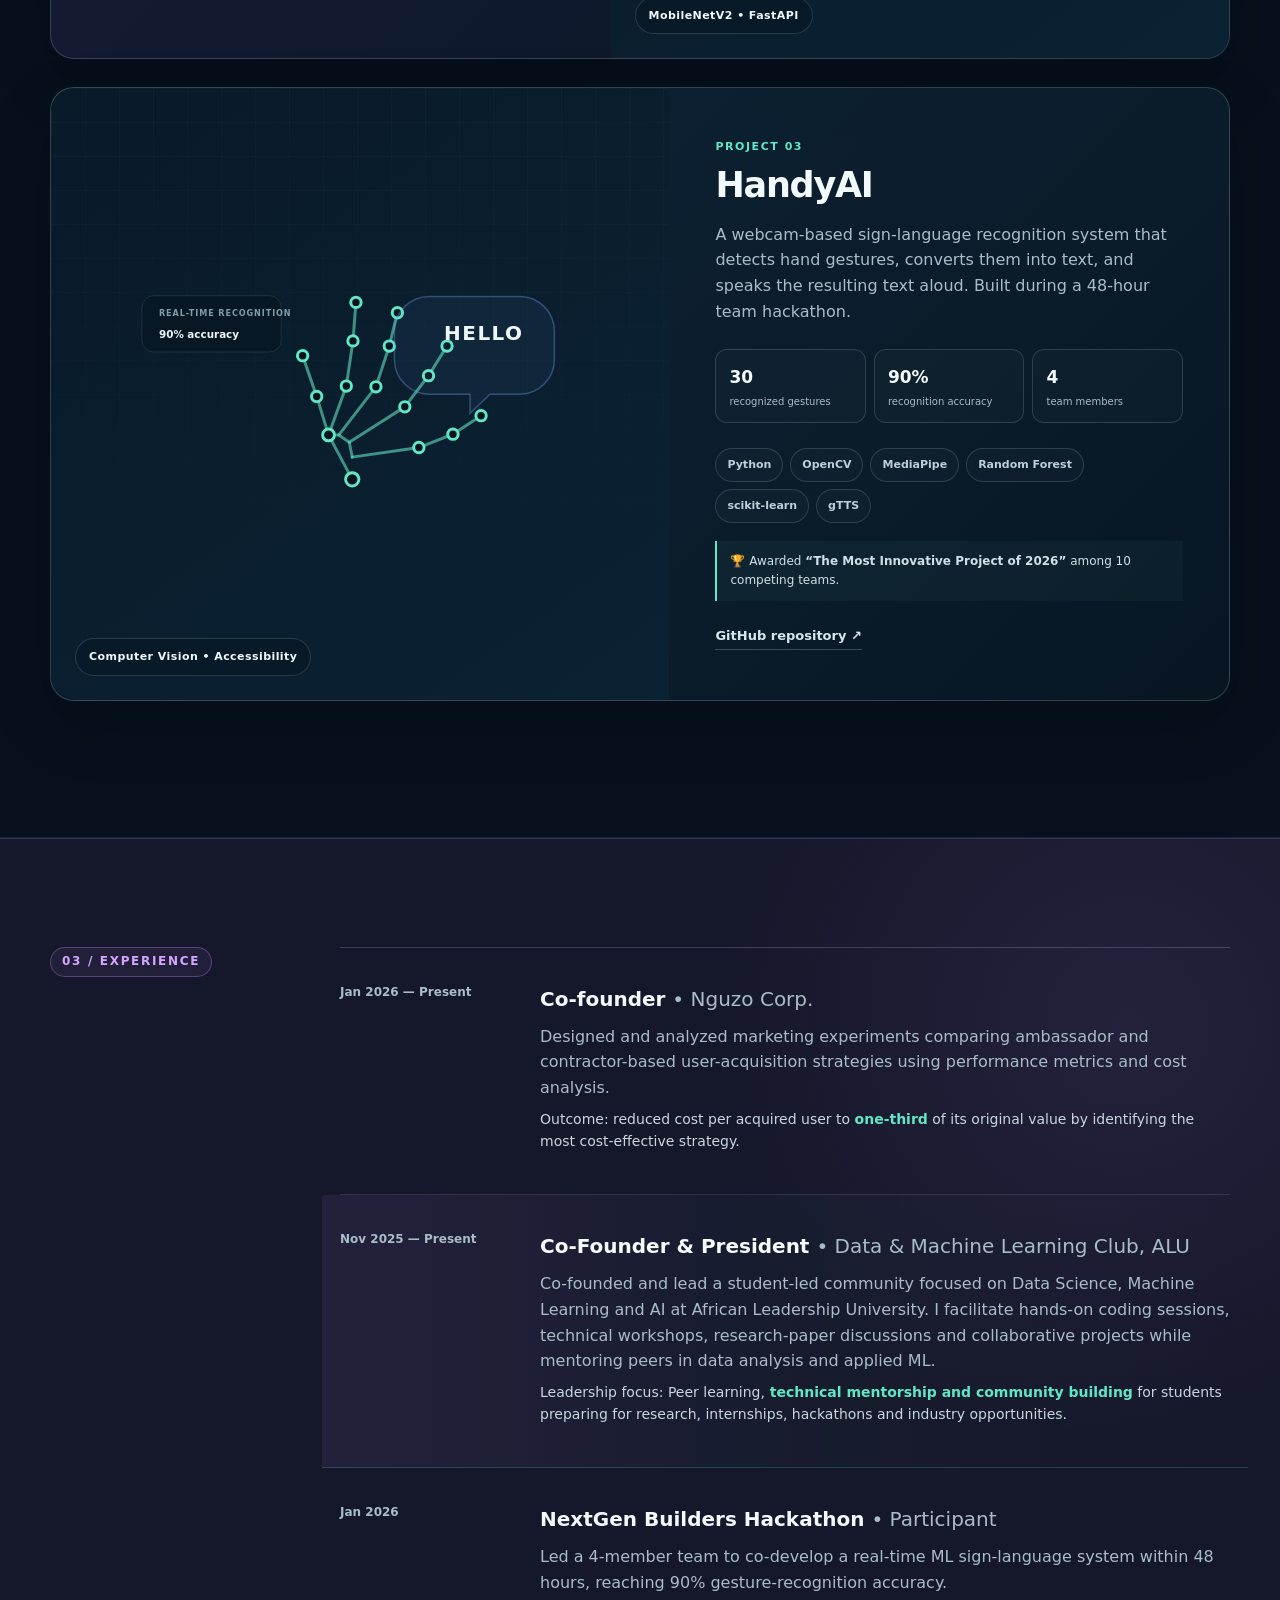
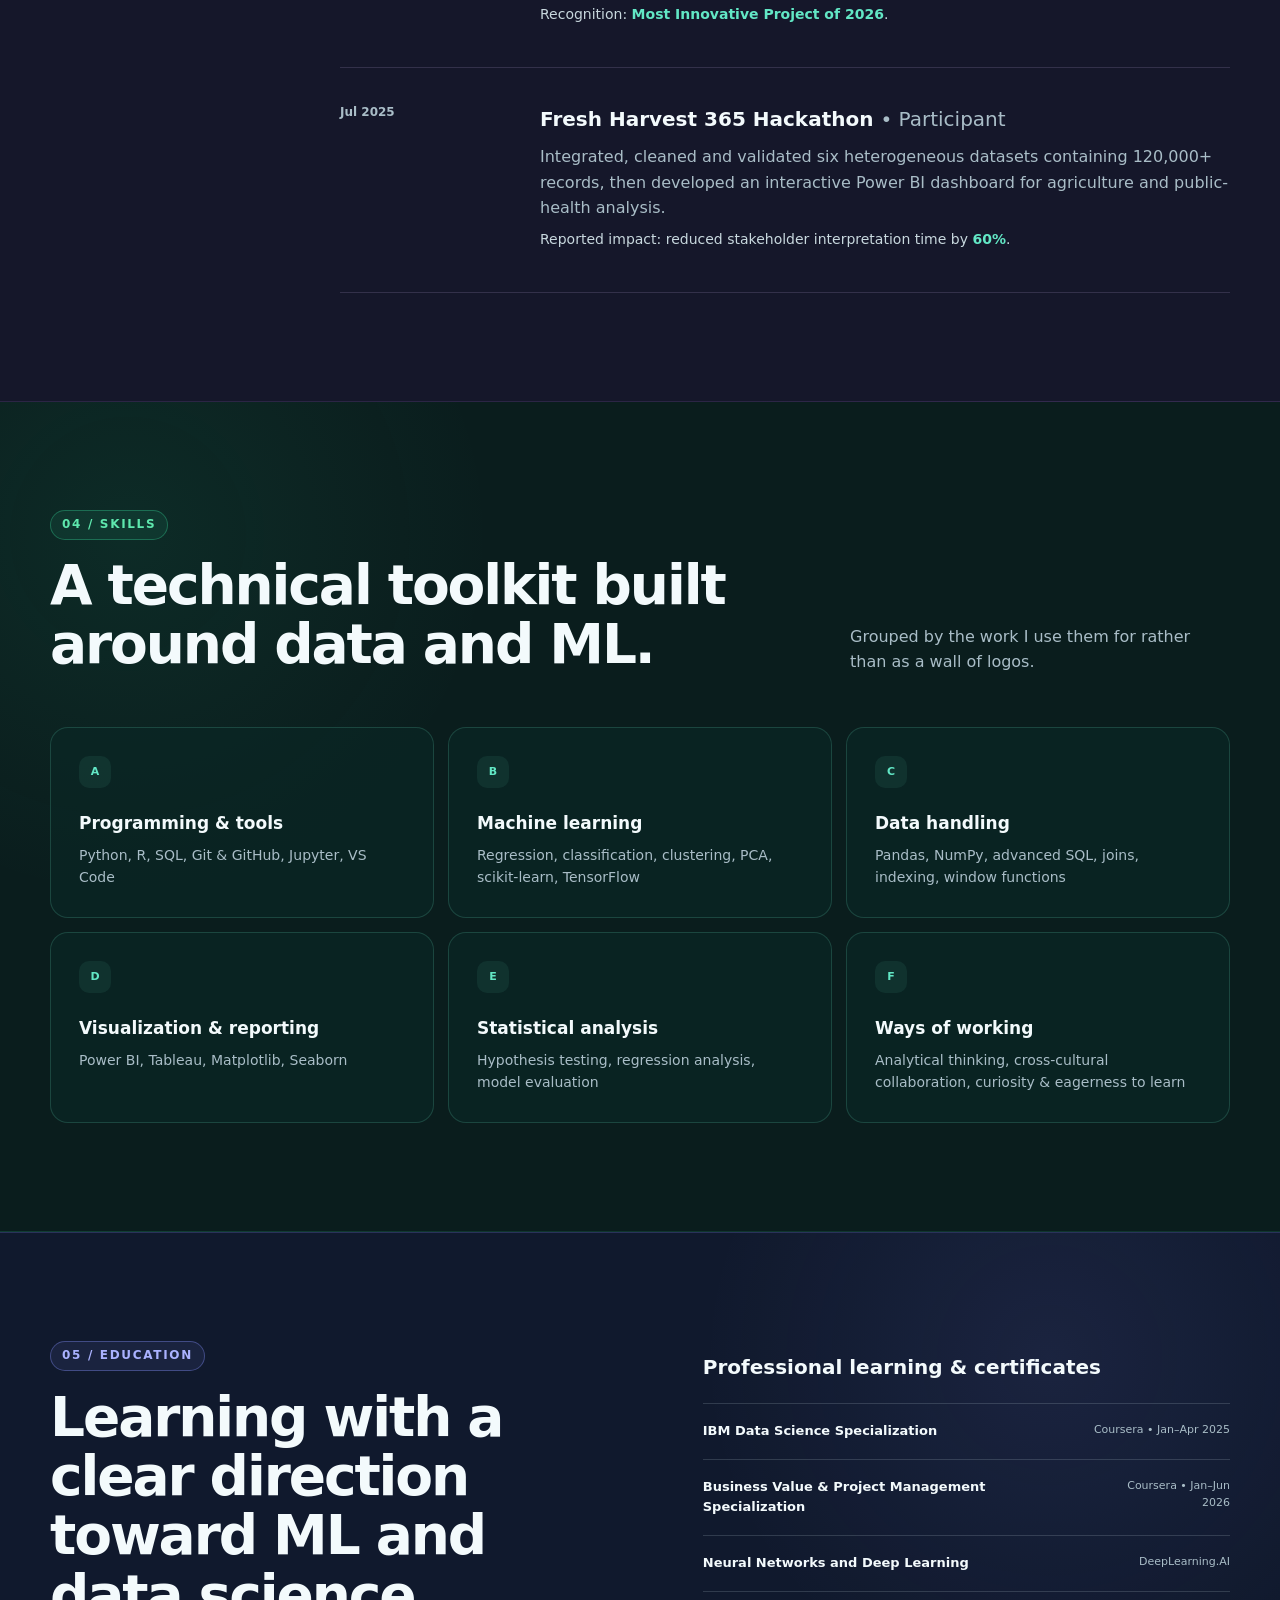
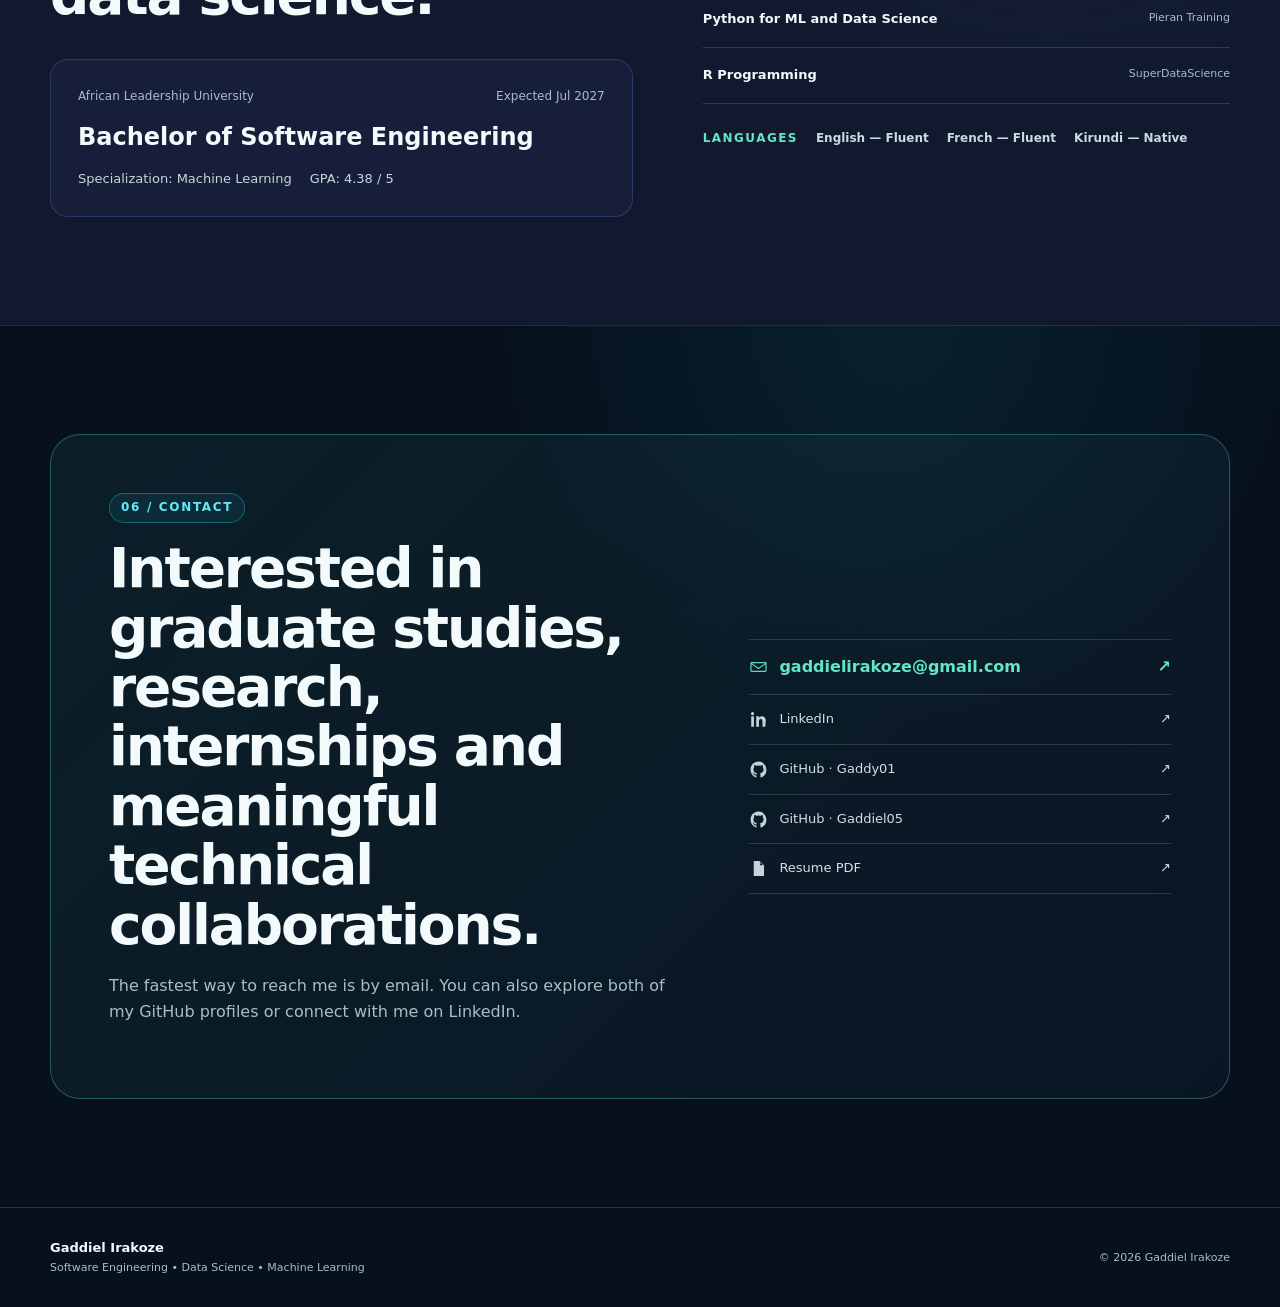
==== commit 47c75372: "Sync final portfolio HTML" ====
--- a/index.html
+++ b/index.html
@@ -138,7 +138,7 @@
               </defs>
               <circle cx="380" cy="210" r="170" fill="url(#lungGlow)"/>
               <path class="body-line" d="M379 70c-29 0-51 20-51 51v46c-20-30-56-55-91-44-42 13-66 68-64 127 2 55 26 111 70 116 41 4 76-31 92-69l44-103 45 103c16 38 51 73 92 69 44-5 68-61 70-116 2-59-22-114-64-127-35-11-71 14-91 44v-46c0-31-22-51-52-51z"/>
-              <path class="lung-fill" d="M324 172c-31-38-67-52-92-32-34 27-40 121-5 177 17 27 49 31 69 7 18-22 27-62 28-152zM436 172c31-38 67-52 92-32 34 27 40 121 5 177-17 27-49 31-69 7-18-22 27-62 28-152z"/>
+              <path class="lung-fill" d="M324 172c-31-38-67-52-92-32-34 27-40 121-5 177 17 27 49 31 69 7 18-22 27-62 28-152zM436 172c31-38 67-52 92-32 34 27 40 121 5 177-17 27-49 31-69 7-18-22-27-62-28-152z"/>
               <path d="M177 244H583" stroke="url(#scanLine)" stroke-width="5"/>
               <circle cx="505" cy="229" r="17" class="scan-hit"/>
               <rect x="505" y="67" width="150" height="62" rx="14" class="chart-label-bg"/>
--- a/styles.css
+++ b/styles.css
@@ -0,0 +1,113 @@
+:root{
+  --bg:#06111d;--bg-soft:#0b1b2b;--panel:#10263a;--panel-2:#17324b;--text:#f3fafc;--muted:#a9bdc7;
+  --accent:#62e7c5;--accent-2:#82adff;--line:rgba(217,237,242,.16);--shadow:0 30px 80px rgba(0,0,0,.28);
+  --max:1180px;--radius:24px;--radius-sm:16px;
+}
+*{box-sizing:border-box}html{scroll-behavior:smooth}body{margin:0;background:var(--bg);color:var(--text);font-family:Inter,ui-sans-serif,system-ui,-apple-system,BlinkMacSystemFont,"Segoe UI",sans-serif;line-height:1.6;overflow-x:hidden}a{color:inherit}img{max-width:100%;display:block}.container{width:min(var(--max),calc(100% - 40px));margin-inline:auto}.section-pad{padding:108px 0}.skip-link{position:fixed;left:10px;top:-60px;background:white;color:black;padding:10px 14px;z-index:1000;border-radius:8px}.skip-link:focus{top:10px}
+.site-header{position:sticky;top:0;z-index:100;background:rgba(8,19,31,.78);backdrop-filter:blur(18px);border-bottom:1px solid transparent;transition:.25s ease}.site-header.scrolled{border-color:var(--line)}.nav-wrap{height:76px;display:flex;align-items:center;justify-content:space-between}.brand{display:flex;align-items:center;gap:11px;text-decoration:none;font-weight:760;letter-spacing:-.01em}.brand-mark{display:grid;place-items:center;width:38px;height:38px;border:1px solid rgba(98,231,197,.45);border-radius:12px;color:var(--accent);font-size:13px;letter-spacing:.08em;background:rgba(98,231,197,.06)}.nav{display:flex;align-items:center;gap:27px}.nav a{text-decoration:none;color:var(--muted);font-size:14px;font-weight:620;transition:.2s}.nav a:hover{color:var(--text)}.nav-cta{border:1px solid var(--line);padding:9px 15px;border-radius:999px}.menu-btn{display:none;background:none;color:var(--text);border:1px solid var(--line);padding:8px 12px;border-radius:10px}
+.hero{padding-top:74px;position:relative}.hero:before{content:"";position:absolute;width:620px;height:620px;border-radius:50%;background:radial-gradient(circle,rgba(98,231,197,.08),transparent 67%);left:-260px;top:-160px;pointer-events:none}.hero-grid{display:grid;grid-template-columns:1.08fr .72fr;gap:88px;align-items:center}.eyebrow,.section-kicker{text-transform:uppercase;letter-spacing:.14em;font-size:12px;font-weight:800;color:var(--accent)}.eyebrow{display:flex;align-items:center;gap:10px;text-transform:none;letter-spacing:.02em;font-size:13px;color:#b8cbd3;font-weight:650}.section-kicker{display:inline-flex;align-items:center;padding:6px 10px;border:1px solid rgba(98,231,197,.18);border-radius:999px;background:rgba(98,231,197,.055)}.status-dot{width:8px;height:8px;border-radius:50%;background:var(--accent);box-shadow:0 0 0 6px rgba(98,231,197,.08)}h1{font-size:clamp(50px,6.2vw,83px);line-height:.98;letter-spacing:-.055em;margin:25px 0 26px;max-width:900px}h1 span{color:#b7cad3;font-weight:560}.hero-lead{font-size:18px;line-height:1.75;color:var(--muted);max-width:720px}.hero-lead strong{color:var(--text)}.hero-actions{display:flex;gap:12px;flex-wrap:wrap;margin-top:35px}.btn{display:inline-flex;align-items:center;gap:14px;text-decoration:none;border-radius:13px;padding:14px 18px;font-size:14px;font-weight:750;transition:.2s ease}.btn:hover{transform:translateY(-2px)}.btn-primary{background:var(--accent);color:#062018}.btn-secondary{border:1px solid var(--line);background:rgba(255,255,255,.025)}.hero-meta{display:flex;gap:34px;margin-top:47px;padding-top:27px;border-top:1px solid var(--line)}.hero-meta div{display:flex;flex-direction:column}.hero-meta strong{font-size:18px}.hero-meta span{font-size:12px;color:var(--muted)}
+.hero-photo-wrap{position:relative;max-width:410px;justify-self:end}.photo-backdrop{position:absolute;inset:32px -22px -22px 31px;border-radius:30px;background:linear-gradient(145deg,rgba(98,231,197,.24),rgba(122,167,255,.09));border:1px solid rgba(98,231,197,.18)}.hero-photo-card{position:relative;margin:0;overflow:hidden;border-radius:30px;background:var(--panel);border:1px solid var(--line);box-shadow:var(--shadow)}.hero-photo-card img{width:100%;aspect-ratio:4/5;object-fit:cover;object-position:50% 39%}.hero-photo-card figcaption{padding:18px 20px 21px;display:flex;flex-direction:column;background:rgba(11,26,40,.96)}.hero-photo-card figcaption span{font-size:11px;text-transform:uppercase;letter-spacing:.12em;color:var(--muted);font-weight:750}.hero-photo-card figcaption strong{font-size:14px;margin-top:3px}.floating-chip{position:absolute;border:1px solid var(--line);background:rgba(9,23,35,.92);backdrop-filter:blur(12px);padding:8px 13px;border-radius:999px;font-size:12px;font-weight:750;box-shadow:var(--shadow)}.chip-one{left:-31px;top:84px}.chip-two{right:-30px;top:210px}
+.split-section{display:grid;grid-template-columns:220px 1fr;gap:70px}.about{background:radial-gradient(circle at 88% 18%,rgba(98,231,197,.08),transparent 24%),linear-gradient(180deg,#091827,#071421);border-top:1px solid rgba(98,231,197,.10);border-bottom:1px solid rgba(98,231,197,.06)}.about-content h2,.section-head h2,.education h2,.contact h2{font-size:clamp(34px,4.4vw,55px);line-height:1.08;letter-spacing:-.038em;margin:0}.about-content h2 span{color:var(--accent)}.about-columns{display:grid;grid-template-columns:1fr 1fr;gap:34px;color:var(--muted);margin-top:34px;font-size:16px}.focus-row{display:flex;flex-wrap:wrap;gap:9px;margin-top:27px}.focus-row span,.tags span{border:1px solid var(--line);border-radius:999px;padding:7px 11px;font-size:11px;font-weight:700;color:#bcd0d8;background:rgba(255,255,255,.018)}
+.projects{background:radial-gradient(circle at 7% 10%,rgba(122,167,255,.09),transparent 25%),#06111d;border-bottom:1px solid rgba(122,167,255,.08)}.section-head{display:grid;grid-template-columns:1fr 380px;gap:40px;align-items:end;margin-bottom:52px}.section-head h2{margin-top:16px;max-width:750px}.section-head>p{color:var(--muted);margin:0}.project-feature{display:grid;grid-template-columns:1.05fr .95fr;border:1px solid var(--line);border-radius:var(--radius);overflow:hidden;background:linear-gradient(135deg,rgba(255,255,255,.03),rgba(255,255,255,.015));margin-bottom:28px;min-height:560px}.project-reverse{grid-template-columns:.95fr 1.05fr}.project-reverse .project-visual{order:2}.project-reverse .project-info{order:1}.project-visual{position:relative;display:grid;place-items:center;min-height:430px;background:#091826;overflow:hidden}.project-visual:before{content:"";position:absolute;inset:0;background-image:linear-gradient(rgba(255,255,255,.025) 1px,transparent 1px),linear-gradient(90deg,rgba(255,255,255,.025) 1px,transparent 1px);background-size:34px 34px;mask-image:linear-gradient(to bottom,black,transparent 93%)}.project-visual svg{width:91%;position:relative;z-index:1}.visual-badge{position:absolute;bottom:24px;left:24px;z-index:2;background:rgba(9,24,38,.76);border:1px solid var(--line);padding:9px 13px;border-radius:999px;font-size:11px;font-weight:750;letter-spacing:.04em}.project-info{padding:50px 46px;display:flex;flex-direction:column;justify-content:center}.project-number{font-size:11px;color:var(--accent);text-transform:uppercase;letter-spacing:.14em;font-weight:800}.project-info h3{font-size:35px;line-height:1.08;letter-spacing:-.035em;margin:11px 0 17px}.project-info>p{color:var(--muted);margin:0}.metric-grid{display:grid;grid-template-columns:repeat(3,1fr);gap:8px;margin:25px 0}.metric-grid div{padding:14px 13px;border:1px solid var(--line);border-radius:12px;background:rgba(255,255,255,.018)}.metric-grid strong{display:block;font-size:17px}.metric-grid span{font-size:10px;color:var(--muted);line-height:1.3;display:block;margin-top:4px}.tags{display:flex;flex-wrap:wrap;gap:7px}.project-links{display:flex;flex-wrap:wrap;gap:18px;margin-top:25px}.project-links a{font-size:13px;color:#d6e8ed;font-weight:700;text-decoration:none;border-bottom:1px solid rgba(214,232,237,.24);padding-bottom:2px}.project-links a:hover{color:var(--accent);border-color:var(--accent)}.project-award{font-size:12px;color:#cfe1e6;margin-top:18px;padding:11px 13px;border-left:2px solid var(--accent);background:rgba(98,231,197,.045)}
+.chart-grid path{stroke:rgba(207,228,236,.10);stroke-width:1}.line{fill:none;stroke-width:4}.area{fill:rgba(98,231,197,.08)}.chart-dot{fill:#62e7c5;stroke:#0b1d2c;stroke-width:5}.chart-label-bg{fill:rgba(7,22,35,.87);stroke:rgba(202,231,237,.16)}.chart-label-small{font:700 11px system-ui;fill:#7f9ca8;letter-spacing:1.2px}.chart-label-big{font:700 14px system-ui;fill:#eef6f8}.body-line{fill:none;stroke:rgba(197,228,238,.22);stroke-width:3}.lung-fill{fill:rgba(122,167,255,.09);stroke:rgba(122,167,255,.44);stroke-width:2}.scan-hit{fill:rgba(98,231,197,.24);stroke:#62e7c5;stroke-width:3}.landmark-lines path{fill:none;stroke:rgba(98,231,197,.58);stroke-width:4;stroke-linecap:round}.landmarks circle{fill:#08131f;stroke:#62e7c5;stroke-width:4}.speech-line{fill:rgba(122,167,255,.06);stroke:rgba(122,167,255,.35);stroke-width:2}.speech-text{font:800 27px system-ui;fill:#eef6f8;letter-spacing:2px}
+.experience{background:radial-gradient(circle at 88% 28%,rgba(98,231,197,.065),transparent 25%),#0b1c2c;border-top:1px solid rgba(98,231,197,.10);border-bottom:1px solid rgba(98,231,197,.10)}.timeline{border-top:1px solid var(--line)}.timeline-item{display:grid;grid-template-columns:170px 1fr;gap:30px;padding:35px 0;border-bottom:1px solid var(--line)}.timeline-date{color:var(--muted);font-size:12px;font-weight:700}.timeline-body h3{font-size:20px;margin:0 0 9px}.timeline-body h3 span{font-weight:500;color:var(--muted)}.timeline-body p{color:var(--muted);margin:7px 0}.timeline-body .outcome{color:#c8d8de;font-size:14px}.timeline-body .outcome strong{color:var(--accent)}.timeline-item.featured-role{background:linear-gradient(90deg,rgba(98,231,197,.035),transparent);padding-left:18px;padding-right:18px;margin-left:-18px;margin-right:-18px;border-bottom-color:rgba(98,231,197,.20)}.timeline-item.featured-role .timeline-body h3{color:#f7fcfd}
+.skills{background:radial-gradient(circle at 8% 78%,rgba(122,167,255,.07),transparent 23%),#06121f}.skills-grid{display:grid;grid-template-columns:repeat(3,1fr);gap:14px}.skills-grid article{border:1px solid var(--line);padding:28px;border-radius:18px;background:rgba(255,255,255,.02);min-height:180px}.skill-index{width:32px;height:32px;border-radius:10px;display:grid;place-items:center;background:rgba(98,231,197,.08);color:var(--accent);font-size:11px;font-weight:800}.skills-grid h3{font-size:17px;margin:22px 0 7px}.skills-grid p{font-size:14px;color:var(--muted);margin:0}
+.education{background:radial-gradient(circle at 92% 82%,rgba(98,231,197,.06),transparent 22%),linear-gradient(180deg,#0a1a29,#071421);border-top:1px solid rgba(122,167,255,.08)}.education-grid{display:grid;grid-template-columns:1.05fr .95fr;gap:70px;align-items:start}.education h2{margin:17px 0 34px}.edu-card{border:1px solid var(--line);border-radius:18px;padding:27px;background:rgba(255,255,255,.02)}.edu-top{display:flex;justify-content:space-between;gap:20px;color:var(--muted);font-size:12px}.edu-card h3{font-size:24px;margin:12px 0}.edu-details{display:flex;gap:18px;flex-wrap:wrap;color:#c5d6dc;font-size:13px}.credentials{padding-top:10px}.credentials>h3{font-size:20px;margin:0 0 20px}.credential-list{border-top:1px solid var(--line)}.credential-list>div{display:flex;justify-content:space-between;gap:25px;padding:17px 0;border-bottom:1px solid var(--line)}.credential-list strong{font-size:13px}.credential-list span{font-size:11px;color:var(--muted);text-align:right}.languages{display:flex;flex-wrap:wrap;gap:12px 18px;margin-top:25px;font-size:12px}.languages>span{color:var(--accent);text-transform:uppercase;letter-spacing:.12em;font-weight:800}.languages strong{font-weight:600;color:#cadbe0}
+.contact{background:#06111d}.contact-card{border:1px solid rgba(98,231,197,.30);background:linear-gradient(135deg,rgba(98,231,197,.065),rgba(122,167,255,.035));border-radius:30px;padding:58px;display:grid;grid-template-columns:1.15fr .85fr;gap:70px}.contact h2{margin:16px 0 18px}.contact p{color:var(--muted);max-width:720px}.contact-actions{display:flex;flex-direction:column;border-top:1px solid var(--line);align-self:center}.contact-actions a{display:flex;align-items:center;justify-content:space-between;gap:18px;text-decoration:none;padding:14px 0;border-bottom:1px solid var(--line);font-size:13px;color:#cfe0e6;transition:.2s ease}.contact-actions a:hover{color:var(--text);padding-left:5px}.contact-link-label{display:inline-flex;align-items:center;gap:11px;min-width:0}.contact-icon{width:19px;height:19px;flex:0 0 19px;fill:currentColor;opacity:.94}.contact-actions .contact-main .contact-icon{width:20px;height:20px}.contact-actions .contact-main{font-size:16px;color:var(--accent);font-weight:760}footer{border-top:1px solid var(--line);padding:30px 0}.footer-inner{display:flex;align-items:center;justify-content:space-between;gap:30px;color:var(--muted);font-size:11px}.footer-inner>div:first-child{display:flex;flex-direction:column}.footer-inner strong{color:var(--text);font-size:13px}
+.reveal{opacity:0;transform:translateY(20px);transition:opacity .65s ease,transform .65s ease}.reveal.visible{opacity:1;transform:none}.delay-1{transition-delay:.08s}
+@media (prefers-reduced-motion:reduce){html{scroll-behavior:auto}.reveal{opacity:1;transform:none;transition:none}.btn{transition:none}}
+@media(max-width:980px){.section-pad{padding:82px 0}.hero-grid{grid-template-columns:1fr;gap:55px}.hero-photo-wrap{justify-self:start;max-width:380px}.split-section{grid-template-columns:1fr;gap:23px}.section-head{grid-template-columns:1fr;gap:18px}.section-head>p{max-width:600px}.project-feature,.project-reverse{grid-template-columns:1fr}.project-reverse .project-visual,.project-reverse .project-info{order:initial}.project-info{padding:40px 34px}.skills-grid{grid-template-columns:repeat(2,1fr)}.education-grid{grid-template-columns:1fr;gap:45px}.contact-card{grid-template-columns:1fr;gap:35px}.nav{display:none;position:absolute;left:20px;right:20px;top:68px;padding:17px;background:#0b1a28;border:1px solid var(--line);border-radius:17px;flex-direction:column;align-items:stretch;gap:2px;box-shadow:var(--shadow)}.nav.open{display:flex}.nav a{padding:10px 12px}.menu-btn{display:block}.hero-meta{gap:24px}}
+@media(max-width:650px){.container{width:min(var(--max),calc(100% - 28px))}.section-pad{padding:68px 0}.hero{padding-top:46px}h1{font-size:47px}.hero-lead{font-size:16px}.hero-meta{display:grid;grid-template-columns:repeat(3,1fr);gap:10px}.hero-meta strong{font-size:16px}.hero-meta span{font-size:9px}.hero-photo-wrap{width:calc(100% - 12px)}.floating-chip{display:none}.about-columns{grid-template-columns:1fr;gap:8px}.project-visual{min-height:320px}.project-info{padding:33px 24px}.project-info h3{font-size:29px}.metric-grid{grid-template-columns:1fr 1fr 1fr}.metric-grid div{padding:11px 9px}.metric-grid span{font-size:9px}.timeline-item{grid-template-columns:1fr;gap:8px}.skills-grid{grid-template-columns:1fr}.skills-grid article{min-height:0}.edu-top,.credential-list>div{flex-direction:column;gap:5px}.credential-list span{text-align:left}.contact-card{padding:34px 24px}.contact h2{font-size:34px}.footer-inner{flex-direction:column;align-items:flex-start}.section-head{margin-bottom:36px}}
+
+/* ===== Final visual polish: stronger section contrast + compact section labels ===== */
+section[id]{scroll-margin-top:76px}
+.split-section{align-items:start}
+.section-kicker{
+  width:max-content;
+  max-width:100%;
+  justify-self:start;
+  align-self:start;
+  white-space:nowrap;
+  line-height:1.15;
+  flex:none;
+  padding:7px 11px;
+  border-radius:999px;
+  box-shadow:none;
+}
+
+/* Make each major section visually distinct while keeping the dark professional palette. */
+.about{
+  background:
+    radial-gradient(circle at 12% 20%,rgba(45,212,191,.08),transparent 29%),
+    #0b1d29;
+  border-top:1px solid rgba(94,234,212,.24);
+  border-bottom:1px solid rgba(94,234,212,.14);
+}
+.about .section-kicker{color:#5eead4;border-color:rgba(94,234,212,.34);background:rgba(94,234,212,.08)}
+
+.projects{
+  background:
+    radial-gradient(circle at 88% 14%,rgba(96,165,250,.075),transparent 27%),
+    #06111d;
+  border-bottom:1px solid rgba(96,165,250,.13);
+}
+.projects .section-kicker{color:#7ab8ff;border-color:rgba(96,165,250,.36);background:rgba(96,165,250,.08)}
+
+.experience{
+  background:
+    radial-gradient(circle at 88% 16%,rgba(192,132,252,.09),transparent 28%),
+    #15172a;
+  border-top:1px solid rgba(192,132,252,.22);
+  border-bottom:1px solid rgba(192,132,252,.13);
+}
+.experience .section-kicker{color:#d3a6ff;border-color:rgba(192,132,252,.36);background:rgba(192,132,252,.08)}
+
+.skills{
+  background:
+    radial-gradient(circle at 10% 16%,rgba(52,211,153,.08),transparent 27%),
+    #0a1d1d;
+  border-bottom:1px solid rgba(52,211,153,.13);
+}
+.skills .section-kicker{color:#5ee7ad;border-color:rgba(52,211,153,.35);background:rgba(52,211,153,.08)}
+
+.education{
+  background:
+    radial-gradient(circle at 82% 18%,rgba(129,140,248,.09),transparent 29%),
+    #10192d;
+  border-top:1px solid rgba(129,140,248,.22);
+  border-bottom:1px solid rgba(129,140,248,.14);
+}
+.education .section-kicker{color:#aab2ff;border-color:rgba(129,140,248,.38);background:rgba(129,140,248,.09)}
+
+.contact{
+  background:
+    radial-gradient(circle at 70% 0%,rgba(34,211,238,.08),transparent 32%),
+    #06111d;
+}
+.contact .section-kicker{color:#67e8f9;border-color:rgba(34,211,238,.35);background:rgba(34,211,238,.08)}
+
+/* Increase card separation without making the page noisy. */
+.project-feature{border-color:rgba(202,226,235,.2);background:linear-gradient(135deg,rgba(18,43,62,.86),rgba(8,22,35,.94));box-shadow:0 22px 60px rgba(0,0,0,.18)}
+.project-feature:nth-of-type(2){background:linear-gradient(135deg,rgba(27,31,61,.88),rgba(9,23,37,.96))}
+.project-visual{background:linear-gradient(145deg,#091a29,#0b2233)}
+.skills-grid article{background:rgba(10,40,38,.62);border-color:rgba(114,240,207,.17)}
+.edu-card{background:rgba(33,39,75,.42);border-color:rgba(129,140,248,.23)}
+.timeline{border-top-color:rgba(219,194,255,.22)}
+.timeline-item{border-bottom-color:rgba(219,194,255,.15)}
+.timeline-item.featured-role{background:linear-gradient(90deg,rgba(192,132,252,.085),rgba(98,231,197,.025),transparent)}
+
+/* Profile image is bundled with the site; keep the crop predictable on every browser. */
+.hero-photo-card img{background:#10263a;object-fit:cover;object-position:50% 39%}
+
+/* Content stays visible even if JS is blocked; JS only enhances with reveal animation. */
+.reveal{opacity:1;transform:none}
+.reveal-ready .reveal{opacity:0;transform:translateY(18px);transition:opacity .62s ease,transform .62s ease}
+.reveal-ready .reveal.visible{opacity:1;transform:none}
+
+@media(max-width:980px){
+  .section-kicker{justify-self:start;align-self:start}
+}
+@media(max-width:650px){
+  .section-kicker{white-space:normal;width:max-content;max-width:100%}
+}
+
